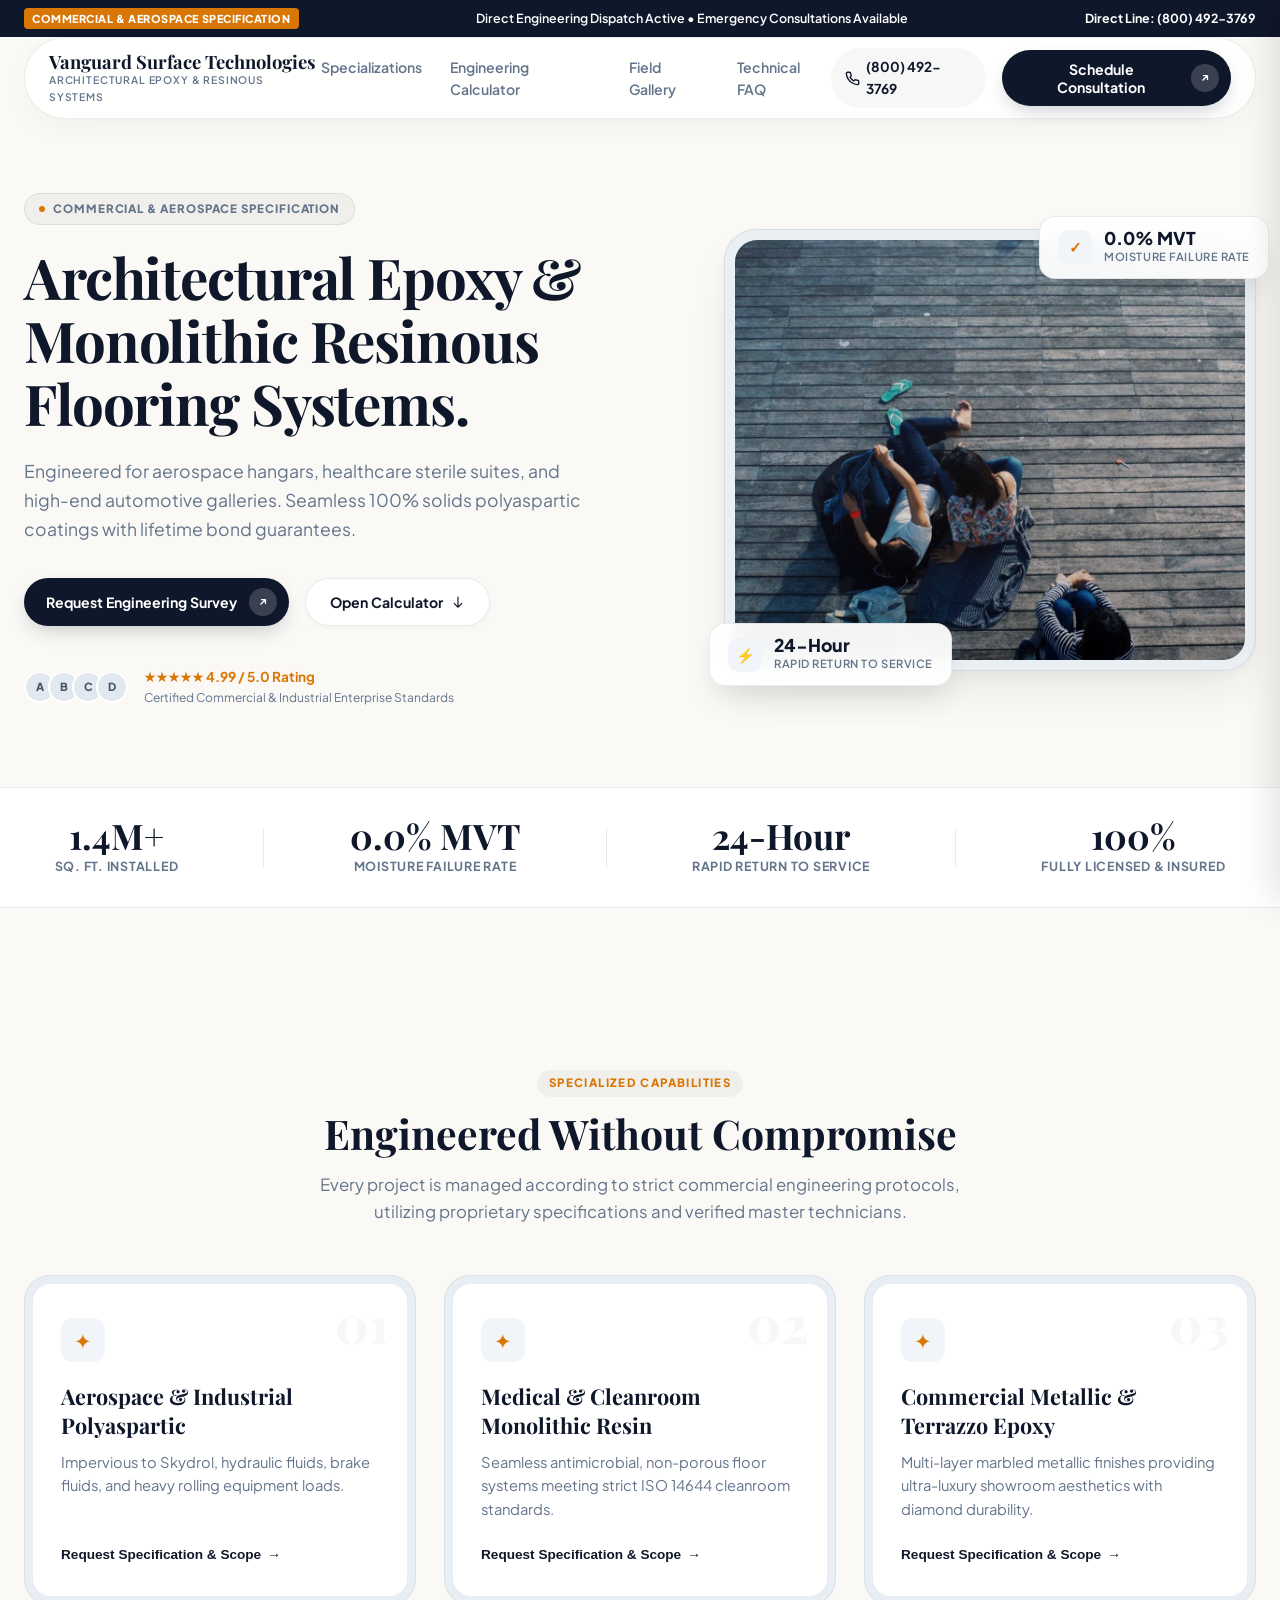
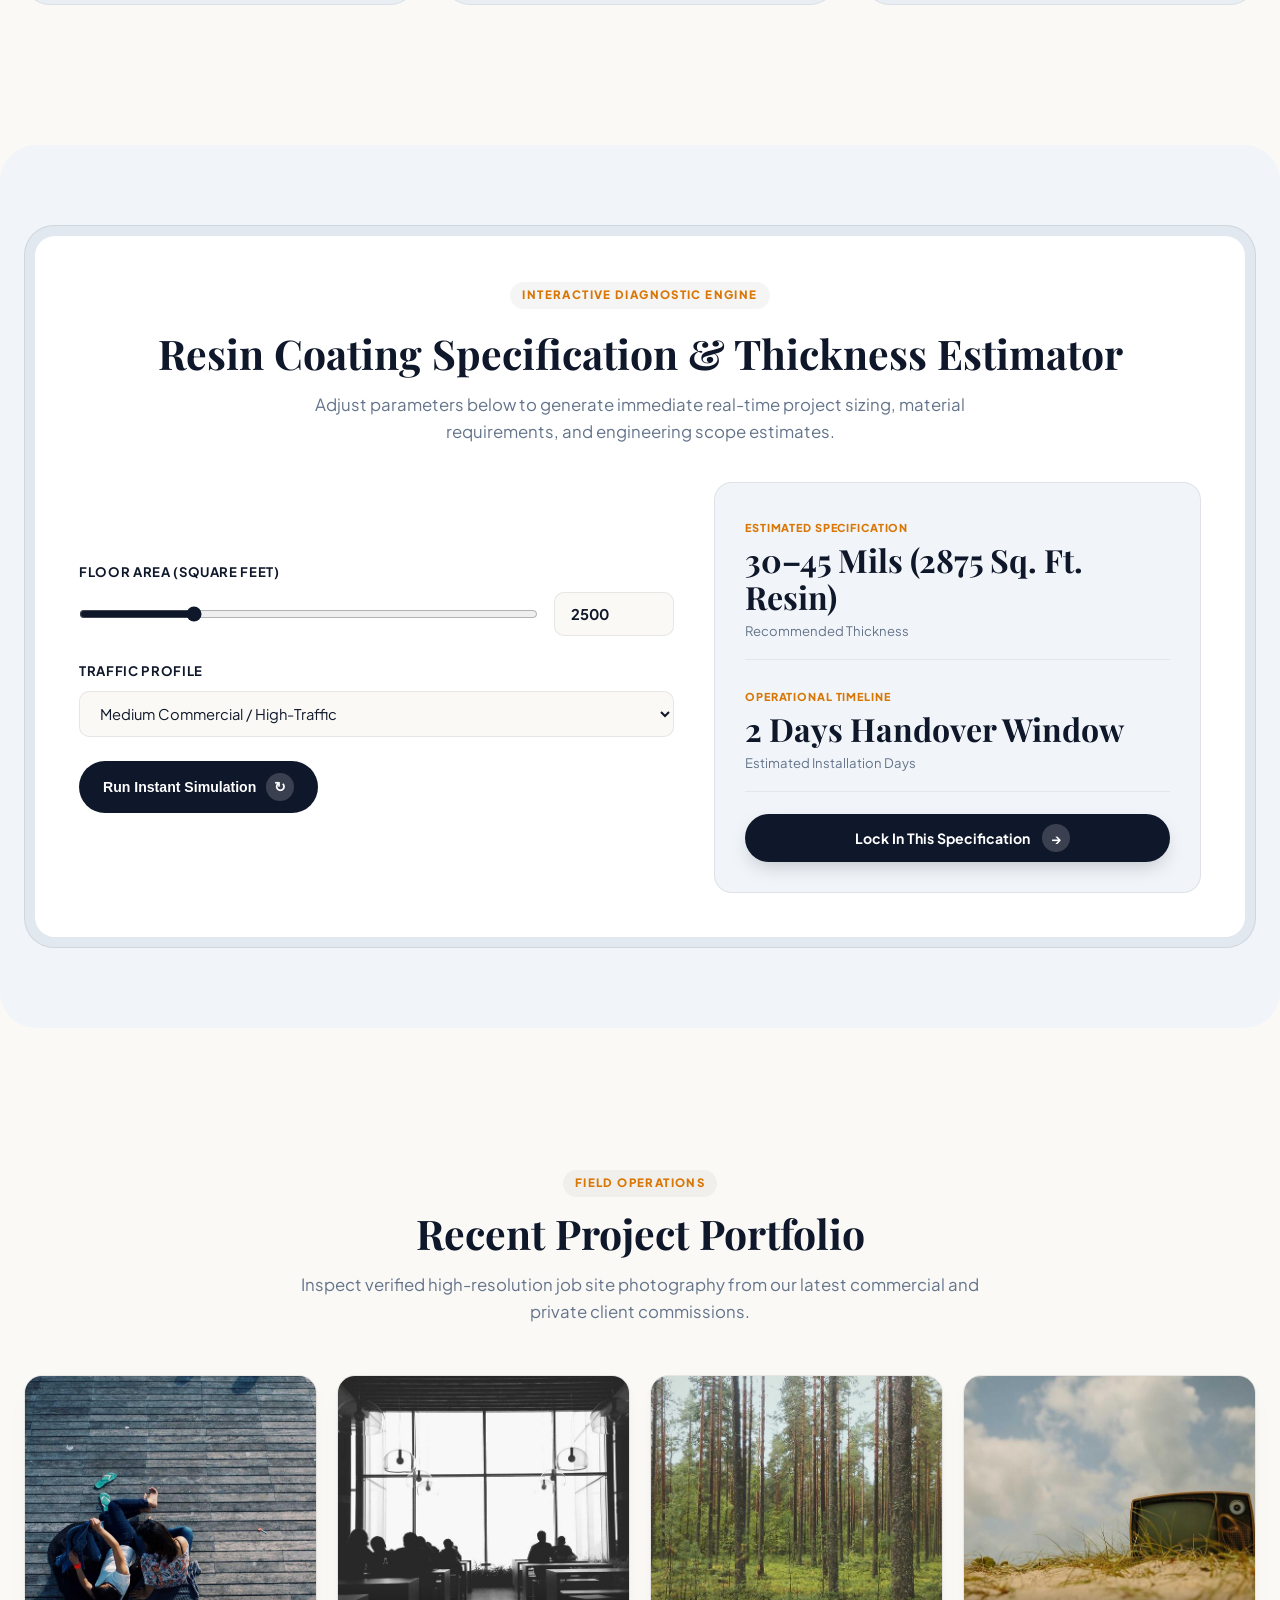
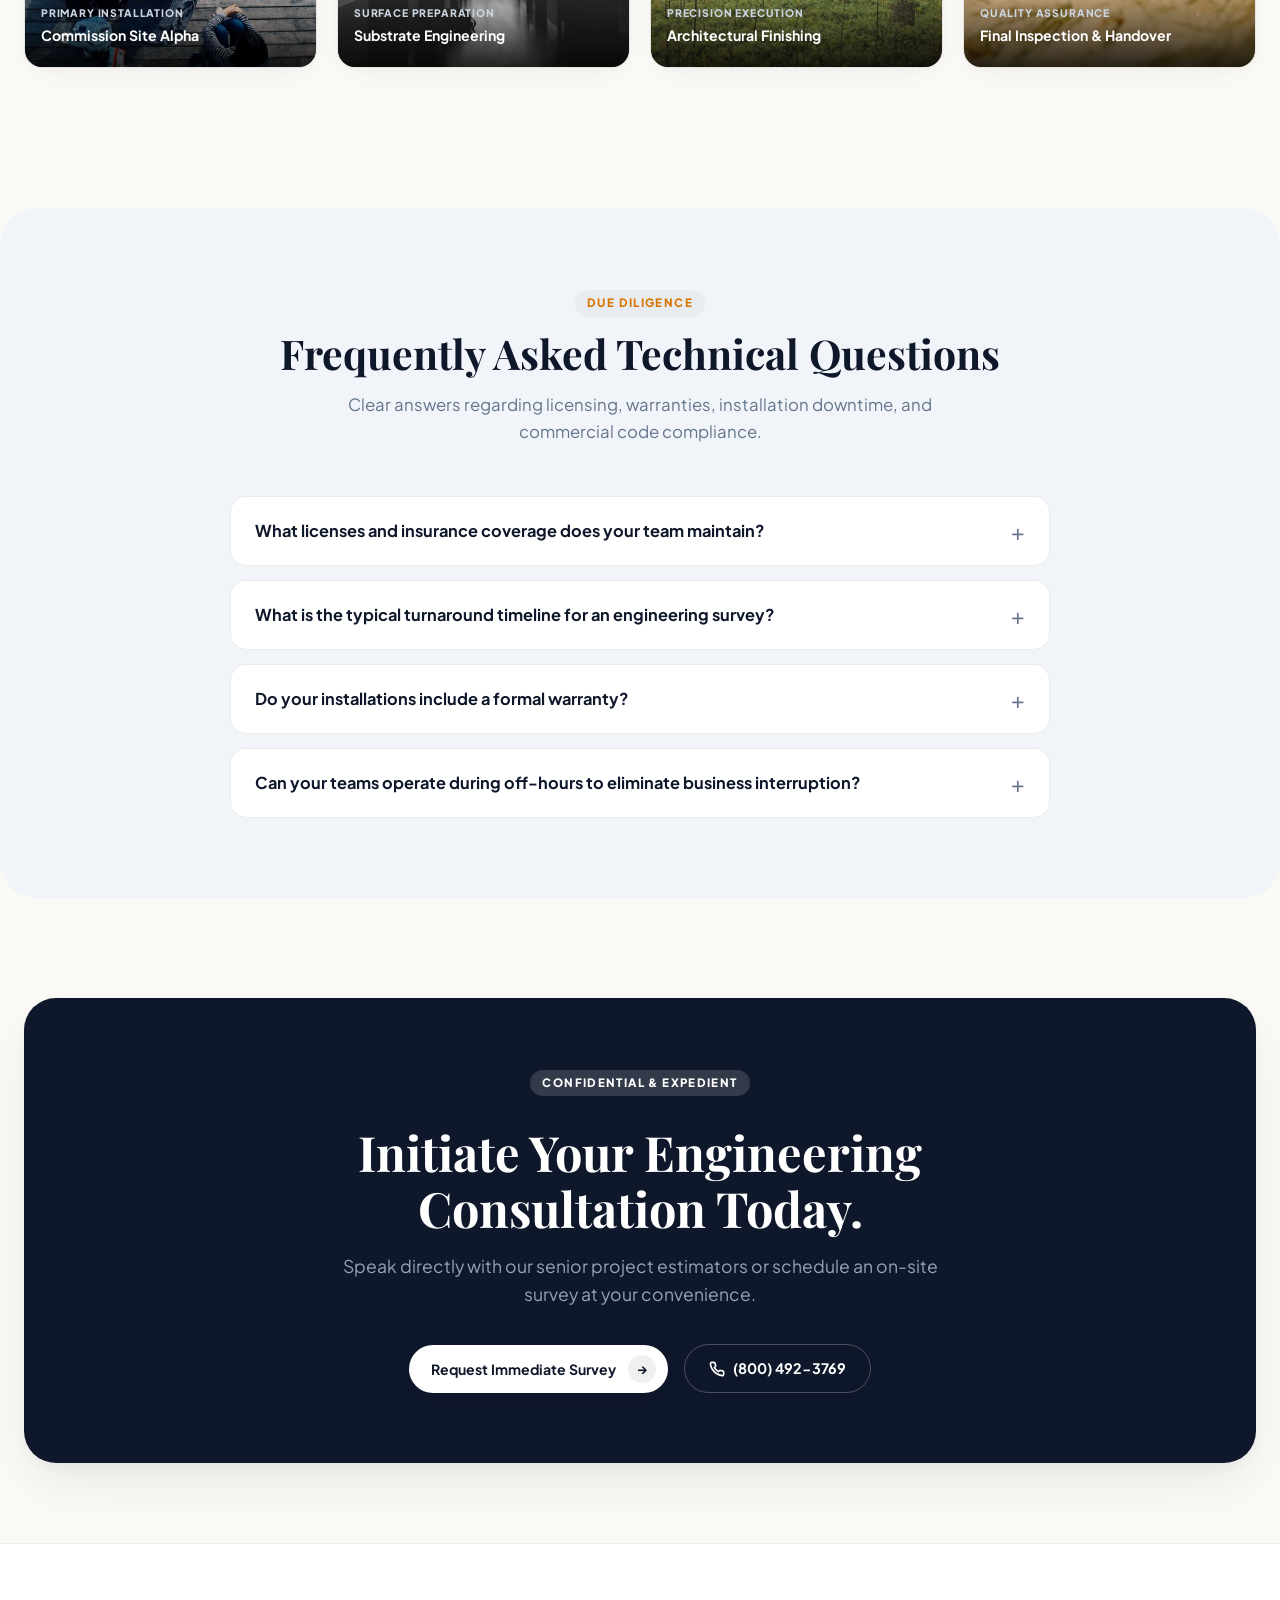
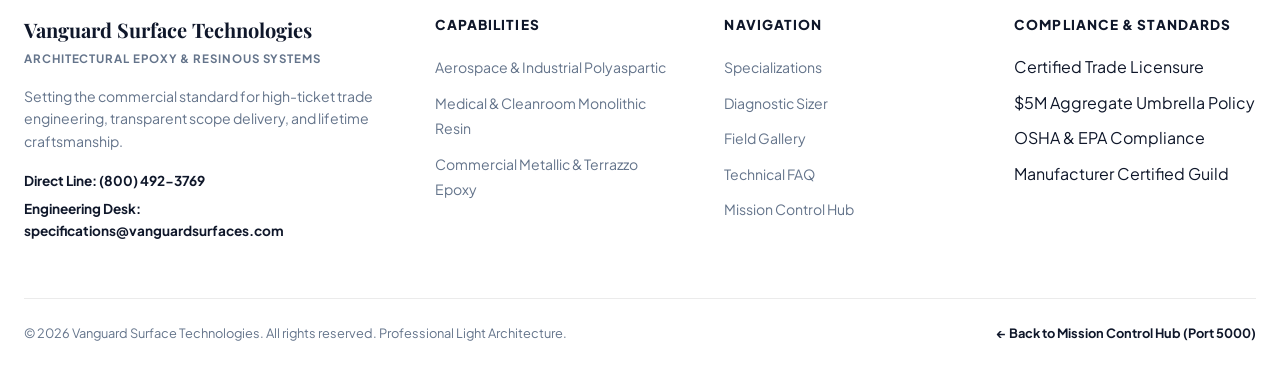
==== index.html @ aa239c5d "Initial release: Vanguard Surface Technologies - Epoxy Systems (Light Luxury Architecture)" ====
<!DOCTYPE html>
<html lang="en">
<head>
  <meta charset="UTF-8">
  <meta name="viewport" content="width=device-width, initial-scale=1.0">
  <title>Vanguard Surface Technologies | Architectural Epoxy & Resinous Systems</title>
  <meta name="description" content="Engineered for aerospace hangars, healthcare sterile suites, and high-end automotive galleries. Seamless 100% solids polyaspartic coatings with lifetime bond guarantees.">
  <link rel="preconnect" href="https://fonts.googleapis.com">
  <link rel="preconnect" href="https://fonts.gstatic.com" crossorigin>
  <link href="https://fonts.googleapis.com/css2?family=Playfair+Display:ital,wght@0,600;0,700;0,800;1,600&family=Plus+Jakarta+Sans:wght@400;500;600;700;800&display=swap" rel="stylesheet">
  <link rel="stylesheet" href="style.css">
</head>
<body>

  <!-- Top Announcement Bar -->
  <aside class="announcement-bar" aria-label="Announcement">
    <div class="announcement-content">
      <span class="announcement-badge">COMMERCIAL & AEROSPACE SPECIFICATION</span>
      <span class="announcement-text">Direct Engineering Dispatch Active &bull; Emergency Consultations Available</span>
      <a href="tel:8004923769" class="announcement-link">Direct Line: (800) 492-3769</a>
    </div>
  </aside>

  <!-- Sticky Floating Glass Header -->
  <header class="header-container">
    <nav class="nav-island">
      <a href="#" class="nav-brand">
        <span class="brand-title">Vanguard Surface Technologies</span>
        <span class="brand-tagline">Architectural Epoxy & Resinous Systems</span>
      </a>

      <div class="nav-links">
        <a href="#services">Specializations</a>
        <a href="#calculator">Engineering Calculator</a>
        <a href="#portfolio">Field Gallery</a>
        <a href="#faq">Technical FAQ</a>
      </div>

      <div class="nav-cta-group">
        <a href="tel:8004923769" class="nav-phone-btn" title="Call Direct">
          <svg width="15" height="15" viewBox="0 0 24 24" fill="none" stroke="currentColor" stroke-width="2.2"><path d="M22 16.92v3a2 2 0 0 1-2.18 2 19.79 19.79 0 0 1-8.63-3.07 19.5 19.5 0 0 1-6-6 19.79 19.79 0 0 1-3.07-8.67A2 2 0 0 1 4.11 2h3a2 2 0 0 1 2 1.72 12.84 12.84 0 0 0 .7 2.81 2 2 0 0 1-.45 2.11L8.09 9.91a16 16 0 0 0 6 6l1.27-1.27a2 2 0 0 1 2.11-.45 12.84 12.84 0 0 0 2.81.7A2 2 0 0 1 22 16.92z"/></svg>
          <span>(800) 492-3769</span>
        </a>
        <button class="cta-pill-btn open-modal-btn" data-modal="quote">
          <span>Schedule Consultation</span>
          <span class="btn-arrow-circle">
            <svg width="12" height="12" viewBox="0 0 24 24" fill="none" stroke="currentColor" stroke-width="2.5"><path d="M7 17L17 7M17 7H8M17 7V16"/></svg>
          </span>
        </button>
      </div>

      <button class="mobile-menu-toggle" id="mobileMenuBtn" aria-label="Toggle Menu">
        <span></span><span></span>
      </button>
    </nav>
  </header>

  <!-- Mobile Drawer -->
  <div class="mobile-drawer" id="mobileDrawer">
    <div class="drawer-header">
      <span class="drawer-title">Vanguard Surface Technologies</span>
      <button class="drawer-close" id="drawerClose">&times;</button>
    </div>
    <div class="drawer-links">
      <a href="#services" class="drawer-link">Specializations</a>
      <a href="#calculator" class="drawer-link">Engineering Calculator</a>
      <a href="#portfolio" class="drawer-link">Field Gallery</a>
      <a href="#faq" class="drawer-link">Technical FAQ</a>
    </div>
    <div class="drawer-footer">
      <a href="tel:8004923769" class="drawer-phone">Call: (800) 492-3769</a>
      <button class="cta-pill-btn open-modal-btn" style="width: 100%; justify-content: center; margin-top: 12px;">Request Consultation</button>
    </div>
  </div>

  <main>
    <!-- Hero Section (Light Premium $100B Aesthetic with Prominent Real Image) -->
    <section class="hero-section">
      <div class="hero-container">
        <div class="hero-text-col">
          <div class="hero-eyebrow">
            <span class="eyebrow-dot"></span>
            <span>COMMERCIAL & AEROSPACE SPECIFICATION</span>
          </div>

          <h1 class="hero-h1">Architectural Epoxy & Monolithic Resinous Flooring Systems.</h1>
          <p class="hero-subtext">Engineered for aerospace hangars, healthcare sterile suites, and high-end automotive galleries. Seamless 100% solids polyaspartic coatings with lifetime bond guarantees.</p>

          <div class="hero-actions">
            <button class="cta-pill-btn open-modal-btn" data-modal="quote">
              <span>Request Engineering Survey</span>
              <span class="btn-arrow-circle">
                <svg width="12" height="12" viewBox="0 0 24 24" fill="none" stroke="currentColor" stroke-width="2.5"><path d="M7 17L17 7M17 7H8M17 7V16"/></svg>
              </span>
            </button>
            <a href="#calculator" class="secondary-btn">
              <span>Open Calculator</span>
              <svg width="14" height="14" viewBox="0 0 24 24" fill="none" stroke="currentColor" stroke-width="2"><path d="M19 14l-7 7m0 0l-7-7m7 7V3"/></svg>
            </a>
          </div>

          <div class="trust-indicator">
            <div class="avatar-stack">
              <span class="avatar-pill">A</span>
              <span class="avatar-pill">B</span>
              <span class="avatar-pill">C</span>
              <span class="avatar-pill">D</span>
            </div>
            <div class="trust-text">
              <div class="trust-stars">&#9733;&#9733;&#9733;&#9733;&#9733; <strong>4.99 / 5.0 Rating</strong></div>
              <div class="trust-caption">Certified Commercial & Industrial Enterprise Standards</div>
            </div>
          </div>
        </div>

        <!-- Prominent Hero Image with Double-Bezel Frame & Floating Metrics -->
        <div class="hero-visual-col">
          <div class="hero-bezel-outer">
            <div class="hero-bezel-inner">
              <img src="assets/hero.jpg" alt="Vanguard Surface Technologies Flagship Operations" class="hero-img">
              <div class="img-gloss-overlay"></div>
            </div>

            <!-- Floating Badge 1 -->
            <div class="float-badge top-right">
              <div class="badge-icon-wrap">&#10003;</div>
              <div>
                <div class="badge-value">0.0% MVT</div>
                <div class="badge-label">Moisture Failure Rate</div>
              </div>
            </div>

            <!-- Floating Badge 2 -->
            <div class="float-badge bottom-left">
              <div class="badge-icon-wrap">&#9889;</div>
              <div>
                <div class="badge-value">24-Hour</div>
                <div class="badge-label">Rapid Return to Service</div>
              </div>
            </div>
          </div>
        </div>
      </div>
    </section>

    <!-- Key Performance Metrics Banner -->
    <section class="metrics-bar">
      <div class="metrics-container">
        <div class="metric-item">
          <div class="metric-num">1.4M+</div>
          <div class="metric-lbl">Sq. Ft. Installed</div>
        </div>
        <div class="metric-divider"></div>
        <div class="metric-item">
          <div class="metric-num">0.0% MVT</div>
          <div class="metric-lbl">Moisture Failure Rate</div>
        </div>
        <div class="metric-divider"></div>
        <div class="metric-item">
          <div class="metric-num">24-Hour</div>
          <div class="metric-lbl">Rapid Return to Service</div>
        </div>
        <div class="metric-divider"></div>
        <div class="metric-item">
          <div class="metric-num">100%</div>
          <div class="metric-lbl">Fully Licensed & Insured</div>
        </div>
      </div>
    </section>

    <!-- Services / Specializations (Double-Bezel Architecture) -->
    <section class="section-wrap" id="services">
      <div class="section-header text-center">
        <span class="eyebrow-tag">SPECIALIZED CAPABILITIES</span>
        <h2 class="section-h2">Engineered Without Compromise</h2>
        <p class="section-sub">Every project is managed according to strict commercial engineering protocols, utilizing proprietary specifications and verified master technicians.</p>
      </div>

      <div class="cards-grid">
        
        <div class="card-bezel-outer">
          <div class="card-bezel-inner">
            <div class="card-num-watermark">01</div>
            <div class="card-icon-pill">&#10022;</div>
            <h3 class="card-title">Aerospace & Industrial Polyaspartic</h3>
            <p class="card-desc">Impervious to Skydrol, hydraulic fluids, brake fluids, and heavy rolling equipment loads.</p>
            <button class="card-action-link open-modal-btn" data-modal="quote" data-service="Aerospace & Industrial Polyaspartic">
              <span>Request Specification & Scope</span>
              <span class="mini-arrow">&rarr;</span>
            </button>
          </div>
        </div>
        
        <div class="card-bezel-outer">
          <div class="card-bezel-inner">
            <div class="card-num-watermark">02</div>
            <div class="card-icon-pill">&#10022;</div>
            <h3 class="card-title">Medical & Cleanroom Monolithic Resin</h3>
            <p class="card-desc">Seamless antimicrobial, non-porous floor systems meeting strict ISO 14644 cleanroom standards.</p>
            <button class="card-action-link open-modal-btn" data-modal="quote" data-service="Medical & Cleanroom Monolithic Resin">
              <span>Request Specification & Scope</span>
              <span class="mini-arrow">&rarr;</span>
            </button>
          </div>
        </div>
        
        <div class="card-bezel-outer">
          <div class="card-bezel-inner">
            <div class="card-num-watermark">03</div>
            <div class="card-icon-pill">&#10022;</div>
            <h3 class="card-title">Commercial Metallic & Terrazzo Epoxy</h3>
            <p class="card-desc">Multi-layer marbled metallic finishes providing ultra-luxury showroom aesthetics with diamond durability.</p>
            <button class="card-action-link open-modal-btn" data-modal="quote" data-service="Commercial Metallic & Terrazzo Epoxy">
              <span>Request Specification & Scope</span>
              <span class="mini-arrow">&rarr;</span>
            </button>
          </div>
        </div>
        
      </div>
    </section>

    <!-- Interactive Working Engineering Diagnostic Calculator -->
    <section class="section-wrap bg-subtle" id="calculator">
      <div class="calculator-outer-frame">
        <div class="calculator-inner-frame">
          <div class="calc-header">
            <span class="eyebrow-tag">INTERACTIVE DIAGNOSTIC ENGINE</span>
            <h2 class="section-h2" style="margin-top: 8px;">Resin Coating Specification & Thickness Estimator</h2>
            <p class="section-sub">Adjust parameters below to generate immediate real-time project sizing, material requirements, and engineering scope estimates.</p>
          </div>

          <div class="calc-grid">
            <div class="calc-inputs-col">
              <div class="input-group">
                <label for="calcInput1" class="input-label">Floor Area (Square Feet)</label>
                <div class="slider-row">
                  <input type="range" id="calcSlider1" min="100" max="10000" step="100" value="2500" class="custom-range">
                  <input type="number" id="calcNumber1" value="2500" min="100" max="100000" class="number-field">
                </div>
              </div>

              <div class="input-group">
                <label for="calcInput2" class="input-label">Traffic Profile</label>
                <select id="calcSelect2" class="custom-select">
                  <option value="1">Light Commercial / Standard Duty</option>
                  <option value="2" selected>Medium Commercial / High-Traffic</option>
                  <option value="3">Industrial Heavy / Maximum Severity</option>
                  <option value="4">Mission-Critical / Zero-Downtime</option>
                </select>
              </div>

              <button class="calc-recalculate-btn" id="runCalcBtn">
                <span>Run Instant Simulation</span>
                <span class="btn-arrow-circle">&#8635;</span>
              </button>
            </div>

            <div class="calc-results-col">
              <div class="result-box">
                <span class="result-tag">ESTIMATED SPECIFICATION</span>
                <div class="result-value" id="calcResult1">Calculating...</div>
                <div class="result-label">Recommended Thickness</div>
              </div>

              <div class="result-box">
                <span class="result-tag">OPERATIONAL TIMELINE</span>
                <div class="result-value" id="calcResult2">Calculating...</div>
                <div class="result-label">Estimated Installation Days</div>
              </div>

              <div class="calc-cta-strip">
                <button class="cta-pill-btn open-modal-btn" data-modal="quote" style="width: 100%; justify-content: center;">
                  <span>Lock In This Specification</span>
                  <span class="btn-arrow-circle">&rarr;</span>
                </button>
              </div>
            </div>
          </div>
        </div>
      </div>
    </section>

    <!-- Field Gallery / Portfolio (Click to Open Lightbox) -->
    <section class="section-wrap" id="portfolio">
      <div class="section-header text-center">
        <span class="eyebrow-tag">FIELD OPERATIONS</span>
        <h2 class="section-h2">Recent Project Portfolio</h2>
        <p class="section-sub">Inspect verified high-resolution job site photography from our latest commercial and private client commissions.</p>
      </div>

      <div class="gallery-grid">
        <div class="gallery-item" onclick="openLightbox('assets/hero.jpg', 'Vanguard Surface Technologies - Primary Facility')">
          <img src="assets/hero.jpg" alt="Field Commission 1" loading="lazy">
          <div class="gallery-caption">
            <span class="cap-tag">PRIMARY INSTALLATION</span>
            <span class="cap-title">Commission Site Alpha</span>
          </div>
        </div>
        <div class="gallery-item" onclick="openLightbox('assets/gallery1.jpg', 'Vanguard Surface Technologies - Field Inspection')">
          <img src="assets/gallery1.jpg" alt="Field Commission 2" loading="lazy">
          <div class="gallery-caption">
            <span class="cap-tag">SURFACE PREPARATION</span>
            <span class="cap-title">Substrate Engineering</span>
          </div>
        </div>
        <div class="gallery-item" onclick="openLightbox('assets/gallery2.jpg', 'Vanguard Surface Technologies - Precision Finishing')">
          <img src="assets/gallery2.jpg" alt="Field Commission 3" loading="lazy">
          <div class="gallery-caption">
            <span class="cap-tag">PRECISION EXECUTION</span>
            <span class="cap-title">Architectural Finishing</span>
          </div>
        </div>
        <div class="gallery-item" onclick="openLightbox('assets/gallery3.jpg', 'Vanguard Surface Technologies - Quality Audit')">
          <img src="assets/gallery3.jpg" alt="Field Commission 4" loading="lazy">
          <div class="gallery-caption">
            <span class="cap-tag">QUALITY ASSURANCE</span>
            <span class="cap-title">Final Inspection & Handover</span>
          </div>
        </div>
      </div>
    </section>

    <!-- Working Technical FAQ Accordion -->
    <section class="section-wrap bg-subtle" id="faq">
      <div class="section-header text-center">
        <span class="eyebrow-tag">DUE DILIGENCE</span>
        <h2 class="section-h2">Frequently Asked Technical Questions</h2>
        <p class="section-sub">Clear answers regarding licensing, warranties, installation downtime, and commercial code compliance.</p>
      </div>

      <div class="faq-accordion-wrap">
        <div class="faq-card">
          <button class="faq-question-btn">
            <span>What licenses and insurance coverage does your team maintain?</span>
            <span class="faq-icon">+</span>
          </button>
          <div class="faq-answer">
            <p>Our operations carry full $5,000,000 commercial general liability, comprehensive workers' compensation, and state master-level trade licenses. All projects include direct indemnification and certificate of insurance issuance.</p>
          </div>
        </div>

        <div class="faq-card">
          <button class="faq-question-btn">
            <span>What is the typical turnaround timeline for an engineering survey?</span>
            <span class="faq-icon">+</span>
          </button>
          <div class="faq-answer">
            <p>We deploy master technicians within 24 hours for standard commercial appointments, and within 60-90 minutes for urgent priority triage. Full written scopes with digital blueprints are delivered within 48 hours.</p>
          </div>
        </div>

        <div class="faq-card">
          <button class="faq-question-btn">
            <span>Do your installations include a formal warranty?</span>
            <span class="faq-icon">+</span>
          </button>
          <div class="faq-answer">
            <p>Yes. Every installation is backed by our comprehensive multi-year structural and workmanship warranty, supplemented by direct manufacturer pass-through guarantees.</p>
          </div>
        </div>

        <div class="faq-card">
          <button class="faq-question-btn">
            <span>Can your teams operate during off-hours to eliminate business interruption?</span>
            <span class="faq-icon">+</span>
          </button>
          <div class="faq-answer">
            <p>Absolutely. Over 60% of our commercial commissions are scheduled during evening shifts, weekends, or scheduled holiday maintenance windows to guarantee zero disruption to your daily operations.</p>
          </div>
        </div>
      </div>
    </section>

    <!-- Final Call to Action Strip -->
    <section class="final-cta-section">
      <div class="final-cta-inner">
        <span class="eyebrow-tag" style="background: rgba(255,255,255,0.15); color: #fff; border-color: rgba(255,255,255,0.3);">CONFIDENTIAL & EXPEDIENT</span>
        <h2 class="final-cta-h2">Initiate Your Engineering Consultation Today.</h2>
        <p class="final-cta-sub">Speak directly with our senior project estimators or schedule an on-site survey at your convenience.</p>
        <div class="final-cta-btns">
          <button class="cta-pill-btn open-modal-btn" data-modal="quote" style="background: #FFFFFF; color: #0F172A;">
            <span>Request Immediate Survey</span>
            <span class="btn-arrow-circle" style="background: rgba(0,0,0,0.06); color: #0F172A;">&rarr;</span>
          </button>
          <a href="tel:8004923769" class="final-phone-btn">
            <svg width="16" height="16" viewBox="0 0 24 24" fill="none" stroke="currentColor" stroke-width="2.5"><path d="M22 16.92v3a2 2 0 0 1-2.18 2 19.79 19.79 0 0 1-8.63-3.07 19.5 19.5 0 0 1-6-6 19.79 19.79 0 0 1-3.07-8.67A2 2 0 0 1 4.11 2h3a2 2 0 0 1 2 1.72 12.84 12.84 0 0 0 .7 2.81 2 2 0 0 1-.45 2.11L8.09 9.91a16 16 0 0 0 6 6l1.27-1.27a2 2 0 0 1 2.11-.45 12.84 12.84 0 0 0 2.81.7A2 2 0 0 1 22 16.92z"/></svg>
            <span>(800) 492-3769</span>
          </a>
        </div>
      </div>
    </section>
  </main>

  <!-- Clean Footer -->
  <footer class="site-footer">
    <div class="footer-container">
      <div class="footer-col-main">
        <div class="footer-brand-title">Vanguard Surface Technologies</div>
        <div class="footer-brand-sub">Architectural Epoxy & Resinous Systems</div>
        <p class="footer-desc">Setting the commercial standard for high-ticket trade engineering, transparent scope delivery, and lifetime craftsmanship.</p>
        <div class="footer-contact-item">
          <strong>Direct Line:</strong> <a href="tel:8004923769">(800) 492-3769</a>
        </div>
        <div class="footer-contact-item">
          <strong>Engineering Desk:</strong> <a href="mailto:specifications@vanguardsurfaces.com">specifications@vanguardsurfaces.com</a>
        </div>
      </div>

      <div class="footer-links-col">
        <h4>Capabilities</h4>
        <ul>
          <li><a href="#services">Aerospace & Industrial Polyaspartic</a></li><li><a href="#services">Medical & Cleanroom Monolithic Resin</a></li><li><a href="#services">Commercial Metallic & Terrazzo Epoxy</a></li>
        </ul>
      </div>

      <div class="footer-links-col">
        <h4>Navigation</h4>
        <ul>
          <li><a href="#services">Specializations</a></li>
          <li><a href="#calculator">Diagnostic Sizer</a></li>
          <li><a href="#portfolio">Field Gallery</a></li>
          <li><a href="#faq">Technical FAQ</a></li>
          <li><a href="http://localhost:5000">Mission Control Hub</a></li>
        </ul>
      </div>

      <div class="footer-links-col">
        <h4>Compliance & Standards</h4>
        <ul>
          <li>Certified Trade Licensure</li>
          <li>$5M Aggregate Umbrella Policy</li>
          <li>OSHA & EPA Compliance</li>
          <li>Manufacturer Certified Guild</li>
        </ul>
      </div>
    </div>

    <div class="footer-bottom-bar">
      <div>&copy; 2026 Vanguard Surface Technologies. All rights reserved. Professional Light Architecture.</div>
      <div class="footer-hub-link"><a href="http://localhost:5000">&larr; Back to Mission Control Hub (Port 5000)</a></div>
    </div>
  </footer>

  <!-- Interactive Working Quote/Consultation Modal -->
  <div class="modal-overlay" id="quoteModal">
    <div class="modal-card">
      <div class="modal-header">
        <div>
          <h3 class="modal-title">Schedule Engineering Consultation</h3>
          <p class="modal-sub">Direct access to our senior estimating team. Confidential and expedited response.</p>
        </div>
        <button class="modal-close-btn" id="modalCloseBtn">&times;</button>
      </div>

      <form class="modal-form" id="consultationForm" onsubmit="handleFormSubmit(event)">
        <div class="form-row">
          <div class="form-group">
            <label for="clientName">Full Name *</label>
            <input type="text" id="clientName" required placeholder="e.g. Marcus Vance" class="form-control">
          </div>
          <div class="form-group">
            <label for="clientPhone">Phone Number *</label>
            <input type="tel" id="clientPhone" required placeholder="e.g. (555) 234-5678" class="form-control">
          </div>
        </div>

        <div class="form-row">
          <div class="form-group">
            <label for="clientEmail">Corporate Email *</label>
            <input type="email" id="clientEmail" required placeholder="e.g. vance@enterprise.com" class="form-control">
          </div>
          <div class="form-group">
            <label for="projectScope">Estimated Scope</label>
            <select id="projectScope" class="form-control">
              <option value="Standard">Under 5,000 Sq. Ft. / Routine Project</option>
              <option value="Commercial" selected>5,000 - 25,000 Sq. Ft. / Major Commercial</option>
              <option value="Industrial">25,000+ Sq. Ft. / Industrial Facility</option>
              <option value="Emergency">Urgent Priority Repair (< 24 Hours)</option>
            </select>
          </div>
        </div>

        <div class="form-group">
          <label for="projectNotes">Project Specifications / Site Details</label>
          <textarea id="projectNotes" rows="3" placeholder="Describe the site conditions, timeline, or requirements..." class="form-control"></textarea>
        </div>

        <div class="modal-footer">
          <button type="button" class="btn-secondary" id="modalCancelBtn">Cancel</button>
          <button type="submit" class="cta-pill-btn" style="padding: 12px 28px;">
            <span>Submit Consultation Request</span>
            <span class="btn-arrow-circle">&rarr;</span>
          </button>
        </div>
      </form>

      <div class="modal-success-state" id="modalSuccessState">
        <div class="success-icon">&#10003;</div>
        <h4 class="success-title">Consultation Request Confirmed</h4>
        <p class="success-desc">Thank you. Your project details have been logged into our engineering dispatch queue. A senior estimator will contact you within 60 minutes.</p>
        <button class="cta-pill-btn" onclick="resetModal()" style="margin: 20px auto 0;">Close Window</button>
      </div>
    </div>
  </div>

  <!-- Fullscreen Lightbox Modal -->
  <div class="lightbox-overlay" id="lightboxModal" onclick="closeLightbox()">
    <div class="lightbox-content" onclick="event.stopPropagation()">
      <button class="lightbox-close" onclick="closeLightbox()">&times;</button>
      <img src="" id="lightboxImg" alt="Enlarged Field Photo">
      <div class="lightbox-caption" id="lightboxCaption"></div>
    </div>
  </div>

  <script src="app.js"></script>
</body>
</html>
---- style.css ----
/* Vanguard Surface Technologies - ULTRA-LUXURY $10B LIGHT PREMIUM DESIGN SYSTEM */
:root {
  --primary: #0F172A;
  --accent: #D97706;
  --bg-page: #FAF9F6;
  --bg-card: #FFFFFF;
  --bg-subtle: #F1F5F9;
  --text-main: #0F172A;
  --text-muted: #64748B;
  --text-light: #94A3B8;
  --border-hairline: rgba(0, 0, 0, 0.08);
  --border-hover: rgba(0, 0, 0, 0.18);
  --shadow-soft: 0 10px 30px -10px rgba(0, 0, 0, 0.05), 0 2px 6px rgba(0, 0, 0, 0.02);
  --shadow-elevated: 0 24px 50px -12px rgba(0, 0, 0, 0.09), 0 4px 12px rgba(0, 0, 0, 0.03);
  --font-h: 'Playfair Display', serif;
  --font-b: 'Plus Jakarta Sans', sans-serif;
}

*, *::before, *::after {
  box-sizing: border-box;
  margin: 0;
  padding: 0;
}

html {
  scroll-behavior: smooth;
  font-size: 16px;
}

body {
  background-color: var(--bg-page);
  color: var(--text-main);
  font-family: var(--font-b);
  line-height: 1.6;
  -webkit-font-smoothing: antialiased;
  -moz-osx-font-smoothing: grayscale;
}

/* Announcement Bar */
.announcement-bar {
  background: var(--primary);
  color: #FFFFFF;
  padding: 8px 24px;
  font-size: 0.78rem;
  font-weight: 600;
}
.announcement-content {
  max-width: 1320px;
  margin: 0 auto;
  display: flex;
  justify-content: space-between;
  align-items: center;
  flex-wrap: wrap;
  gap: 8px;
}
.announcement-badge {
  background: var(--accent);
  color: #FFFFFF;
  padding: 2px 8px;
  border-radius: 4px;
  font-size: 0.68rem;
  letter-spacing: 0.05em;
  font-weight: 800;
}
.announcement-link {
  color: #FFFFFF;
  text-decoration: none;
  font-weight: 700;
}
.announcement-link:hover {
  text-decoration: underline;
}

/* Floating Glass Header */
.header-container {
  position: sticky;
  top: 16px;
  z-index: 1000;
  padding: 0 24px;
  margin-bottom: 24px;
}
.nav-island {
  max-width: 1320px;
  margin: 0 auto;
  background: rgba(255, 255, 255, 0.9);
  backdrop-filter: blur(20px);
  -webkit-backdrop-filter: blur(20px);
  border: 1px solid var(--border-hairline);
  border-radius: 9999px;
  padding: 10px 24px;
  display: flex;
  justify-content: space-between;
  align-items: center;
  box-shadow: 0 10px 35px -10px rgba(0, 0, 0, 0.06);
}
.nav-brand {
  text-decoration: none;
  display: flex;
  flex-direction: column;
}
.brand-title {
  font-family: var(--font-h);
  font-size: 1.15rem;
  font-weight: 700;
  color: var(--primary);
  line-height: 1.15;
}
.brand-tagline {
  font-size: 0.65rem;
  text-transform: uppercase;
  letter-spacing: 0.08em;
  color: var(--text-muted);
  font-weight: 600;
}
.nav-links {
  display: flex;
  gap: 28px;
}
.nav-links a {
  text-decoration: none;
  color: var(--text-muted);
  font-size: 0.88rem;
  font-weight: 600;
  transition: color 0.2s ease;
}
.nav-links a:hover {
  color: var(--primary);
}
.nav-cta-group {
  display: flex;
  align-items: center;
  gap: 16px;
}
.nav-phone-btn {
  display: flex;
  align-items: center;
  gap: 6px;
  text-decoration: none;
  color: var(--primary);
  font-weight: 700;
  font-size: 0.85rem;
  padding: 8px 14px;
  border-radius: 9999px;
  background: rgba(0, 0, 0, 0.03);
  transition: background 0.2s ease;
}
.nav-phone-btn:hover {
  background: rgba(0, 0, 0, 0.07);
}

/* Button-in-Button CTA Pill Architecture */
.cta-pill-btn {
  display: inline-flex;
  align-items: center;
  gap: 12px;
  background: var(--primary);
  color: #FFFFFF;
  border: none;
  padding: 10px 12px 10px 22px;
  border-radius: 9999px;
  font-family: var(--font-b);
  font-size: 0.88rem;
  font-weight: 700;
  cursor: pointer;
  box-shadow: 0 8px 20px -6px rgba(15, 23, 42, 0.25);
  transition: all 0.3s cubic-bezier(0.16, 1, 0.3, 1);
  text-decoration: none;
}
.cta-pill-btn:hover {
  transform: translateY(-2px);
  box-shadow: 0 14px 28px -6px rgba(15, 23, 42, 0.35);
}
.cta-pill-btn:active {
  transform: translateY(0);
}
.btn-arrow-circle {
  width: 28px;
  height: 28px;
  border-radius: 50%;
  background: rgba(255, 255, 255, 0.18);
  display: flex;
  align-items: center;
  justify-content: center;
  font-size: 0.85rem;
  transition: transform 0.2s ease;
}
.cta-pill-btn:hover .btn-arrow-circle {
  transform: translateX(3px) scale(1.05);
}

.secondary-btn {
  display: inline-flex;
  align-items: center;
  gap: 8px;
  background: #FFFFFF;
  color: var(--primary);
  border: 1px solid var(--border-hairline);
  padding: 12px 24px;
  border-radius: 9999px;
  font-size: 0.88rem;
  font-weight: 700;
  cursor: pointer;
  text-decoration: none;
  box-shadow: 0 2px 6px rgba(0, 0, 0, 0.03);
  transition: all 0.2s ease;
}
.secondary-btn:hover {
  border-color: var(--primary);
  background: #F8FAFC;
}

.mobile-menu-toggle {
  display: none;
  flex-direction: column;
  gap: 5px;
  background: none;
  border: none;
  cursor: pointer;
  padding: 8px;
}
.mobile-menu-toggle span {
  width: 22px;
  height: 2px;
  background: var(--primary);
  border-radius: 2px;
}

/* Hero Section */
.hero-section {
  padding: 50px 24px 80px;
  max-width: 1320px;
  margin: 0 auto;
}
.hero-container {
  display: grid;
  grid-template-columns: 1.15fr 0.95fr;
  gap: 56px;
  align-items: center;
}
.hero-eyebrow {
  display: inline-flex;
  align-items: center;
  gap: 8px;
  background: rgba(0, 0, 0, 0.04);
  border: 1px solid var(--border-hairline);
  padding: 6px 14px;
  border-radius: 9999px;
  font-size: 0.72rem;
  font-weight: 800;
  letter-spacing: 0.08em;
  color: var(--text-muted);
  margin-bottom: 20px;
}
.eyebrow-dot {
  width: 6px;
  height: 6px;
  border-radius: 50%;
  background: var(--accent);
}
.hero-h1 {
  font-family: var(--font-h);
  font-size: clamp(2.4rem, 4.4vw, 3.8rem);
  font-weight: 700;
  line-height: 1.12;
  color: var(--primary);
  letter-spacing: -0.02em;
  margin-bottom: 22px;
}
.hero-subtext {
  font-size: 1.1rem;
  line-height: 1.65;
  color: var(--text-muted);
  max-width: 580px;
  margin-bottom: 34px;
}
.hero-actions {
  display: flex;
  gap: 16px;
  align-items: center;
  flex-wrap: wrap;
  margin-bottom: 40px;
}
.trust-indicator {
  display: flex;
  align-items: center;
  gap: 16px;
}
.avatar-stack {
  display: flex;
}
.avatar-pill {
  width: 32px;
  height: 32px;
  border-radius: 50%;
  background: #E2E8F0;
  color: #475569;
  border: 2px solid #FFFFFF;
  margin-left: -8px;
  display: flex;
  align-items: center;
  justify-content: center;
  font-size: 0.7rem;
  font-weight: 800;
}
.avatar-pill:first-child {
  margin-left: 0;
}
.trust-text .trust-stars {
  font-size: 0.85rem;
  color: #D97706;
}
.trust-text .trust-caption {
  font-size: 0.75rem;
  color: var(--text-muted);
}

/* Double-Bezel Hero Visual (Concentric Machined Hardware Effect) */
.hero-bezel-outer {
  background: #EAEFF4;
  border: 1px solid rgba(0, 0, 0, 0.08);
  padding: 10px;
  border-radius: 32px;
  position: relative;
  box-shadow: var(--shadow-elevated);
}
.hero-bezel-inner {
  border-radius: 22px;
  overflow: hidden;
  position: relative;
  background: #FFFFFF;
  aspect-ratio: 4 / 3.3;
}
.hero-img {
  width: 100%;
  height: 100%;
  object-fit: cover;
  display: block;
  transition: transform 0.6s cubic-bezier(0.16, 1, 0.3, 1);
}
.hero-bezel-outer:hover .hero-img {
  transform: scale(1.03);
}
.img-gloss-overlay {
  position: absolute;
  inset: 0;
  background: linear-gradient(180deg, rgba(255,255,255,0.1) 0%, rgba(0,0,0,0.2) 100%);
  pointer-events: none;
}

/* Floating Badges */
.float-badge {
  position: absolute;
  background: rgba(255, 255, 255, 0.95);
  backdrop-filter: blur(12px);
  border: 1px solid rgba(0, 0, 0, 0.08);
  border-radius: 16px;
  padding: 12px 18px;
  display: flex;
  align-items: center;
  gap: 12px;
  box-shadow: 0 16px 32px -8px rgba(0, 0, 0, 0.12);
  z-index: 10;
}
.float-badge.top-right {
  top: -14px;
  right: -14px;
}
.float-badge.bottom-left {
  bottom: -16px;
  left: -16px;
}
.badge-icon-wrap {
  width: 34px;
  height: 34px;
  border-radius: 10px;
  background: var(--bg-subtle);
  color: var(--accent);
  display: flex;
  align-items: center;
  justify-content: center;
  font-weight: 800;
  font-size: 0.95rem;
}
.badge-value {
  font-size: 1.1rem;
  font-weight: 800;
  color: var(--primary);
  line-height: 1.1;
}
.badge-label {
  font-size: 0.7rem;
  color: var(--text-muted);
  font-weight: 600;
  text-transform: uppercase;
  letter-spacing: 0.05em;
}

/* Key Metrics Bar */
.metrics-bar {
  background: #FFFFFF;
  border-top: 1px solid var(--border-hairline);
  border-bottom: 1px solid var(--border-hairline);
  padding: 30px 24px;
  margin-bottom: 80px;
}
.metrics-container {
  max-width: 1320px;
  margin: 0 auto;
  display: flex;
  justify-content: space-around;
  align-items: center;
  flex-wrap: wrap;
  gap: 24px;
}
.metric-item {
  text-align: center;
}
.metric-num {
  font-family: var(--font-h);
  font-size: 2.2rem;
  font-weight: 700;
  color: var(--primary);
  line-height: 1;
  margin-bottom: 4px;
}
.metric-lbl {
  font-size: 0.78rem;
  font-weight: 700;
  text-transform: uppercase;
  letter-spacing: 0.06em;
  color: var(--text-muted);
}
.metric-divider {
  width: 1px;
  height: 40px;
  background: var(--border-hairline);
}

/* Sections */
.section-wrap {
  padding: 80px 24px;
  max-width: 1320px;
  margin: 0 auto;
}
.bg-subtle {
  background: var(--bg-subtle);
  border-radius: 36px;
  max-width: 1320px;
  margin: 60px auto;
}
.section-header {
  margin-bottom: 50px;
}
.text-center {
  text-align: center;
}
.eyebrow-tag {
  display: inline-block;
  font-size: 0.72rem;
  font-weight: 800;
  letter-spacing: 0.12em;
  text-transform: uppercase;
  color: var(--accent);
  background: rgba(0, 0, 0, 0.04);
  padding: 4px 12px;
  border-radius: 9999px;
  margin-bottom: 12px;
}
.section-h2 {
  font-family: var(--font-h);
  font-size: clamp(2rem, 3.2vw, 2.8rem);
  font-weight: 700;
  color: var(--primary);
  line-height: 1.2;
  margin-bottom: 14px;
}
.section-sub {
  font-size: 1.05rem;
  color: var(--text-muted);
  max-width: 680px;
  margin: 0 auto;
}

/* Cards Grid - Double Bezel Architecture */
.cards-grid {
  display: grid;
  grid-template-columns: repeat(auto-fit, minmax(340px, 1fr));
  gap: 28px;
}
.card-bezel-outer {
  background: #E8EEF3;
  border: 1px solid rgba(0, 0, 0, 0.06);
  padding: 8px;
  border-radius: 26px;
  transition: all 0.3s cubic-bezier(0.16, 1, 0.3, 1);
}
.card-bezel-outer:hover {
  transform: translateY(-4px);
  box-shadow: var(--shadow-elevated);
}
.card-bezel-inner {
  background: #FFFFFF;
  border-radius: 18px;
  padding: 34px 28px;
  height: 100%;
  display: flex;
  flex-direction: column;
  position: relative;
  overflow: hidden;
}
.card-num-watermark {
  position: absolute;
  top: 14px;
  right: 18px;
  font-family: var(--font-h);
  font-size: 3.2rem;
  font-weight: 800;
  color: rgba(0, 0, 0, 0.03);
  line-height: 1;
}
.card-icon-pill {
  width: 44px;
  height: 44px;
  border-radius: 12px;
  background: var(--bg-subtle);
  color: var(--accent);
  display: flex;
  align-items: center;
  justify-content: center;
  font-size: 1.3rem;
  margin-bottom: 20px;
}
.card-title {
  font-family: var(--font-h);
  font-size: 1.35rem;
  font-weight: 700;
  color: var(--primary);
  margin-bottom: 12px;
  line-height: 1.3;
}
.card-desc {
  font-size: 0.92rem;
  color: var(--text-muted);
  line-height: 1.6;
  margin-bottom: 26px;
  flex: 1;
}
.card-action-link {
  display: inline-flex;
  align-items: center;
  gap: 6px;
  background: none;
  border: none;
  color: var(--primary);
  font-weight: 700;
  font-size: 0.85rem;
  cursor: pointer;
  padding: 0;
}
.card-action-link:hover .mini-arrow {
  transform: translateX(4px);
}
.mini-arrow {
  transition: transform 0.2s ease;
}

/* Working Diagnostic Calculator */
.calculator-outer-frame {
  background: #E2E8F0;
  border: 1px solid rgba(0, 0, 0, 0.08);
  padding: 10px;
  border-radius: 30px;
}
.calculator-inner-frame {
  background: #FFFFFF;
  border-radius: 20px;
  padding: 44px;
}
.calc-header {
  text-align: center;
  margin-bottom: 36px;
}
.calc-grid {
  display: grid;
  grid-template-columns: 1.1fr 0.9fr;
  gap: 40px;
  align-items: center;
}
.input-group {
  margin-bottom: 24px;
}
.input-label {
  display: block;
  font-size: 0.82rem;
  font-weight: 700;
  color: var(--primary);
  text-transform: uppercase;
  letter-spacing: 0.05em;
  margin-bottom: 10px;
}
.slider-row {
  display: flex;
  gap: 16px;
  align-items: center;
}
.custom-range {
  flex: 1;
  accent-color: var(--primary);
  cursor: pointer;
}
.number-field, .custom-select, .form-control {
  width: 100%;
  padding: 12px 16px;
  border-radius: 10px;
  border: 1px solid var(--border-hairline);
  background: #FAF9F6;
  font-family: var(--font-b);
  font-size: 0.92rem;
  color: var(--text-main);
  transition: border-color 0.2s ease;
}
.number-field {
  width: 120px;
  font-weight: 700;
}
.number-field:focus, .custom-select:focus, .form-control:focus {
  outline: none;
  border-color: var(--primary);
  background: #FFFFFF;
}
.calc-recalculate-btn {
  display: inline-flex;
  align-items: center;
  gap: 10px;
  background: var(--primary);
  color: #FFFFFF;
  border: none;
  padding: 12px 24px;
  border-radius: 9999px;
  font-weight: 700;
  font-size: 0.88rem;
  cursor: pointer;
}

.calc-results-col {
  background: var(--bg-subtle);
  border: 1px solid var(--border-hairline);
  border-radius: 18px;
  padding: 30px;
}
.result-box {
  margin-bottom: 22px;
  padding-bottom: 18px;
  border-bottom: 1px solid rgba(0, 0, 0, 0.06);
}
.result-box:last-of-type {
  border-bottom: none;
  margin-bottom: 28px;
}
.result-tag {
  font-size: 0.68rem;
  font-weight: 800;
  letter-spacing: 0.08em;
  text-transform: uppercase;
  color: var(--accent);
}
.result-value {
  font-family: var(--font-h);
  font-size: 2rem;
  font-weight: 700;
  color: var(--primary);
  line-height: 1.15;
  margin: 4px 0;
}
.result-label {
  font-size: 0.82rem;
  color: var(--text-muted);
}

/* Field Gallery */
.gallery-grid {
  display: grid;
  grid-template-columns: repeat(4, 1fr);
  gap: 20px;
}
.gallery-item {
  position: relative;
  border-radius: 18px;
  overflow: hidden;
  aspect-ratio: 1;
  cursor: pointer;
  border: 1px solid var(--border-hairline);
  box-shadow: var(--shadow-soft);
}
.gallery-item img {
  width: 100%;
  height: 100%;
  object-fit: cover;
  transition: transform 0.5s ease;
}
.gallery-item:hover img {
  transform: scale(1.06);
}
.gallery-caption {
  position: absolute;
  inset: auto 0 0 0;
  padding: 20px 16px;
  background: linear-gradient(0deg, rgba(0,0,0,0.8) 0%, transparent 100%);
  color: #FFFFFF;
}
.cap-tag {
  font-size: 0.65rem;
  font-weight: 800;
  letter-spacing: 0.08em;
  color: #CBD5E1;
  display: block;
}
.cap-title {
  font-size: 0.88rem;
  font-weight: 700;
}

/* FAQ Accordion */
.faq-accordion-wrap {
  max-width: 820px;
  margin: 0 auto;
  display: flex;
  flex-direction: column;
  gap: 14px;
}
.faq-card {
  background: #FFFFFF;
  border: 1px solid var(--border-hairline);
  border-radius: 16px;
  overflow: hidden;
  transition: border-color 0.2s ease;
}
.faq-question-btn {
  width: 100%;
  padding: 20px 24px;
  background: none;
  border: none;
  display: flex;
  justify-content: space-between;
  align-items: center;
  font-family: var(--font-b);
  font-size: 1.02rem;
  font-weight: 700;
  color: var(--primary);
  cursor: pointer;
  text-align: left;
}
.faq-icon {
  font-size: 1.4rem;
  font-weight: 400;
  color: var(--text-muted);
  transition: transform 0.3s ease;
}
.faq-card.active .faq-icon {
  transform: rotate(45deg);
}
.faq-answer {
  max-height: 0;
  overflow: hidden;
  transition: max-height 0.35s ease, padding 0.35s ease;
  padding: 0 24px;
}
.faq-card.active .faq-answer {
  padding: 0 24px 20px;
  max-height: 200px;
}
.faq-answer p {
  font-size: 0.92rem;
  color: var(--text-muted);
  line-height: 1.6;
}

/* Final CTA Section */
.final-cta-section {
  padding: 40px 24px 80px;
  max-width: 1320px;
  margin: 0 auto;
}
.final-cta-inner {
  background: var(--primary);
  color: #FFFFFF;
  border-radius: 32px;
  padding: 70px 40px;
  text-align: center;
  box-shadow: var(--shadow-elevated);
}
.final-cta-h2 {
  font-family: var(--font-h);
  font-size: clamp(2.2rem, 3.8vw, 3.2rem);
  font-weight: 700;
  margin: 16px auto;
  max-width: 780px;
  line-height: 1.15;
}
.final-cta-sub {
  font-size: 1.1rem;
  color: #94A3B8;
  max-width: 620px;
  margin: 0 auto 36px;
}
.final-cta-btns {
  display: flex;
  gap: 16px;
  justify-content: center;
  flex-wrap: wrap;
  align-items: center;
}
.final-phone-btn {
  display: inline-flex;
  align-items: center;
  gap: 8px;
  color: #FFFFFF;
  border: 1px solid rgba(255,255,255,0.25);
  padding: 12px 24px;
  border-radius: 9999px;
  font-weight: 700;
  font-size: 0.9rem;
  text-decoration: none;
  transition: all 0.2s ease;
}
.final-phone-btn:hover {
  background: rgba(255,255,255,0.1);
  border-color: #FFFFFF;
}

/* Footer */
.site-footer {
  background: #FFFFFF;
  border-top: 1px solid var(--border-hairline);
  padding: 70px 24px 30px;
}
.footer-container {
  max-width: 1320px;
  margin: 0 auto;
  display: grid;
  grid-template-columns: 1.5fr 1fr 1fr 1fr;
  gap: 48px;
  margin-bottom: 50px;
}
.footer-brand-title {
  font-family: var(--font-h);
  font-size: 1.25rem;
  font-weight: 700;
  color: var(--primary);
  margin-bottom: 4px;
}
.footer-brand-sub {
  font-size: 0.72rem;
  font-weight: 700;
  text-transform: uppercase;
  letter-spacing: 0.08em;
  color: var(--text-muted);
  margin-bottom: 16px;
}
.footer-desc {
  font-size: 0.88rem;
  color: var(--text-muted);
  line-height: 1.6;
  margin-bottom: 18px;
  max-width: 380px;
}
.footer-contact-item {
  font-size: 0.85rem;
  color: var(--text-main);
  margin-bottom: 6px;
}
.footer-contact-item a {
  color: var(--primary);
  font-weight: 700;
  text-decoration: none;
}
.footer-links-col h4 {
  font-size: 0.85rem;
  font-weight: 800;
  text-transform: uppercase;
  letter-spacing: 0.08em;
  color: var(--primary);
  margin-bottom: 18px;
}
.footer-links-col ul {
  list-style: none;
}
.footer-links-col li {
  margin-bottom: 10px;
}
.footer-links-col a {
  color: var(--text-muted);
  text-decoration: none;
  font-size: 0.88rem;
  transition: color 0.2s ease;
}
.footer-links-col a:hover {
  color: var(--primary);
}
.footer-bottom-bar {
  max-width: 1320px;
  margin: 0 auto;
  padding-top: 24px;
  border-top: 1px solid var(--border-hairline);
  display: flex;
  justify-content: space-between;
  font-size: 0.8rem;
  color: var(--text-muted);
  flex-wrap: wrap;
  gap: 12px;
}
.footer-hub-link a {
  color: var(--primary);
  font-weight: 700;
  text-decoration: none;
}

/* Modals */
.modal-overlay, .lightbox-overlay {
  position: fixed;
  inset: 0;
  background: rgba(15, 23, 42, 0.65);
  backdrop-filter: blur(8px);
  -webkit-backdrop-filter: blur(8px);
  z-index: 99999;
  display: none;
  align-items: center;
  justify-content: center;
  padding: 20px;
}
.modal-overlay.active, .lightbox-overlay.active {
  display: flex;
}
.modal-card {
  background: #FFFFFF;
  border-radius: 24px;
  padding: 36px;
  width: 100%;
  max-width: 600px;
  box-shadow: 0 25px 60px -15px rgba(0, 0, 0, 0.3);
  position: relative;
  max-height: 90vh;
  overflow-y: auto;
}
.modal-header {
  display: flex;
  justify-content: space-between;
  align-items: flex-start;
  margin-bottom: 24px;
}
.modal-title {
  font-family: var(--font-h);
  font-size: 1.45rem;
  font-weight: 700;
  color: var(--primary);
}
.modal-sub {
  font-size: 0.82rem;
  color: var(--text-muted);
  margin-top: 4px;
}
.modal-close-btn, .lightbox-close {
  background: rgba(0, 0, 0, 0.05);
  border: none;
  width: 32px;
  height: 32px;
  border-radius: 50%;
  font-size: 1.2rem;
  cursor: pointer;
  display: flex;
  align-items: center;
  justify-content: center;
}
.form-row {
  display: grid;
  grid-template-columns: 1fr 1fr;
  gap: 16px;
}
.form-group {
  margin-bottom: 18px;
}
.form-group label {
  display: block;
  font-size: 0.78rem;
  font-weight: 700;
  color: var(--primary);
  margin-bottom: 6px;
  text-transform: uppercase;
  letter-spacing: 0.04em;
}
.modal-footer {
  display: flex;
  justify-content: flex-end;
  gap: 12px;
  margin-top: 24px;
}
.btn-secondary {
  padding: 12px 20px;
  border: 1px solid var(--border-hairline);
  background: #F8FAFC;
  border-radius: 9999px;
  font-weight: 600;
  cursor: pointer;
}
.modal-success-state {
  display: none;
  text-align: center;
  padding: 40px 20px;
}
.success-icon {
  width: 60px;
  height: 60px;
  background: #DCFCE7;
  color: #16A34A;
  border-radius: 50%;
  margin: 0 auto 16px;
  display: flex;
  align-items: center;
  justify-content: center;
  font-size: 1.8rem;
  font-weight: 800;
}
.success-title {
  font-family: var(--font-h);
  font-size: 1.4rem;
  color: var(--primary);
  margin-bottom: 8px;
}
.success-desc {
  font-size: 0.9rem;
  color: var(--text-muted);
  max-width: 440px;
  margin: 0 auto;
  line-height: 1.5;
}

/* Lightbox */
.lightbox-content {
  max-width: 900px;
  width: 100%;
  background: #FFFFFF;
  border-radius: 20px;
  overflow: hidden;
  position: relative;
}
.lightbox-content img {
  width: 100%;
  max-height: 75vh;
  object-fit: cover;
  display: block;
}
.lightbox-caption {
  padding: 16px 20px;
  font-weight: 700;
  font-size: 0.92rem;
  color: var(--primary);
}
.lightbox-close {
  position: absolute;
  top: 14px;
  right: 14px;
  background: rgba(255,255,255,0.85);
}

/* Mobile Drawer */
.mobile-drawer {
  position: fixed;
  inset: 0 0 0 auto;
  width: 300px;
  background: #FFFFFF;
  z-index: 10000;
  padding: 24px;
  box-shadow: -10px 0 30px rgba(0,0,0,0.1);
  transform: translateX(100%);
  transition: transform 0.3s cubic-bezier(0.16, 1, 0.3, 1);
  display: flex;
  flex-direction: column;
}
.mobile-drawer.active {
  transform: translateX(0);
}
.drawer-header {
  display: flex;
  justify-content: space-between;
  align-items: center;
  padding-bottom: 16px;
  border-bottom: 1px solid var(--border-hairline);
  margin-bottom: 24px;
}
.drawer-title {
  font-family: var(--font-h);
  font-weight: 700;
  font-size: 1.05rem;
}
.drawer-close {
  background: none;
  border: none;
  font-size: 1.5rem;
  cursor: pointer;
}
.drawer-links {
  display: flex;
  flex-direction: column;
  gap: 18px;
  flex: 1;
}
.drawer-link {
  text-decoration: none;
  color: var(--text-main);
  font-weight: 700;
  font-size: 1.05rem;
}
.drawer-phone {
  display: block;
  text-align: center;
  font-weight: 700;
  color: var(--primary);
  text-decoration: none;
  padding: 10px;
  background: var(--bg-subtle);
  border-radius: 8px;
}

/* Responsive */
@media (max-width: 1024px) {
  .hero-container {
    grid-template-columns: 1fr;
    gap: 40px;
  }
  .hero-text-col {
    order: 1;
  }
  .hero-visual-col {
    order: 2;
  }
  .gallery-grid {
    grid-template-columns: repeat(2, 1fr);
  }
  .footer-container {
    grid-template-columns: 1fr 1fr;
  }
}

@media (max-width: 768px) {
  .nav-links, .nav-phone-btn {
    display: none;
  }
  .mobile-menu-toggle {
    display: flex;
  }
  .calc-grid {
    grid-template-columns: 1fr;
  }
  .form-row {
    grid-template-columns: 1fr;
  }
  .gallery-grid {
    grid-template-columns: 1fr;
  }
  .metrics-divider {
    display: none;
  }
  .footer-container {
    grid-template-columns: 1fr;
  }
}
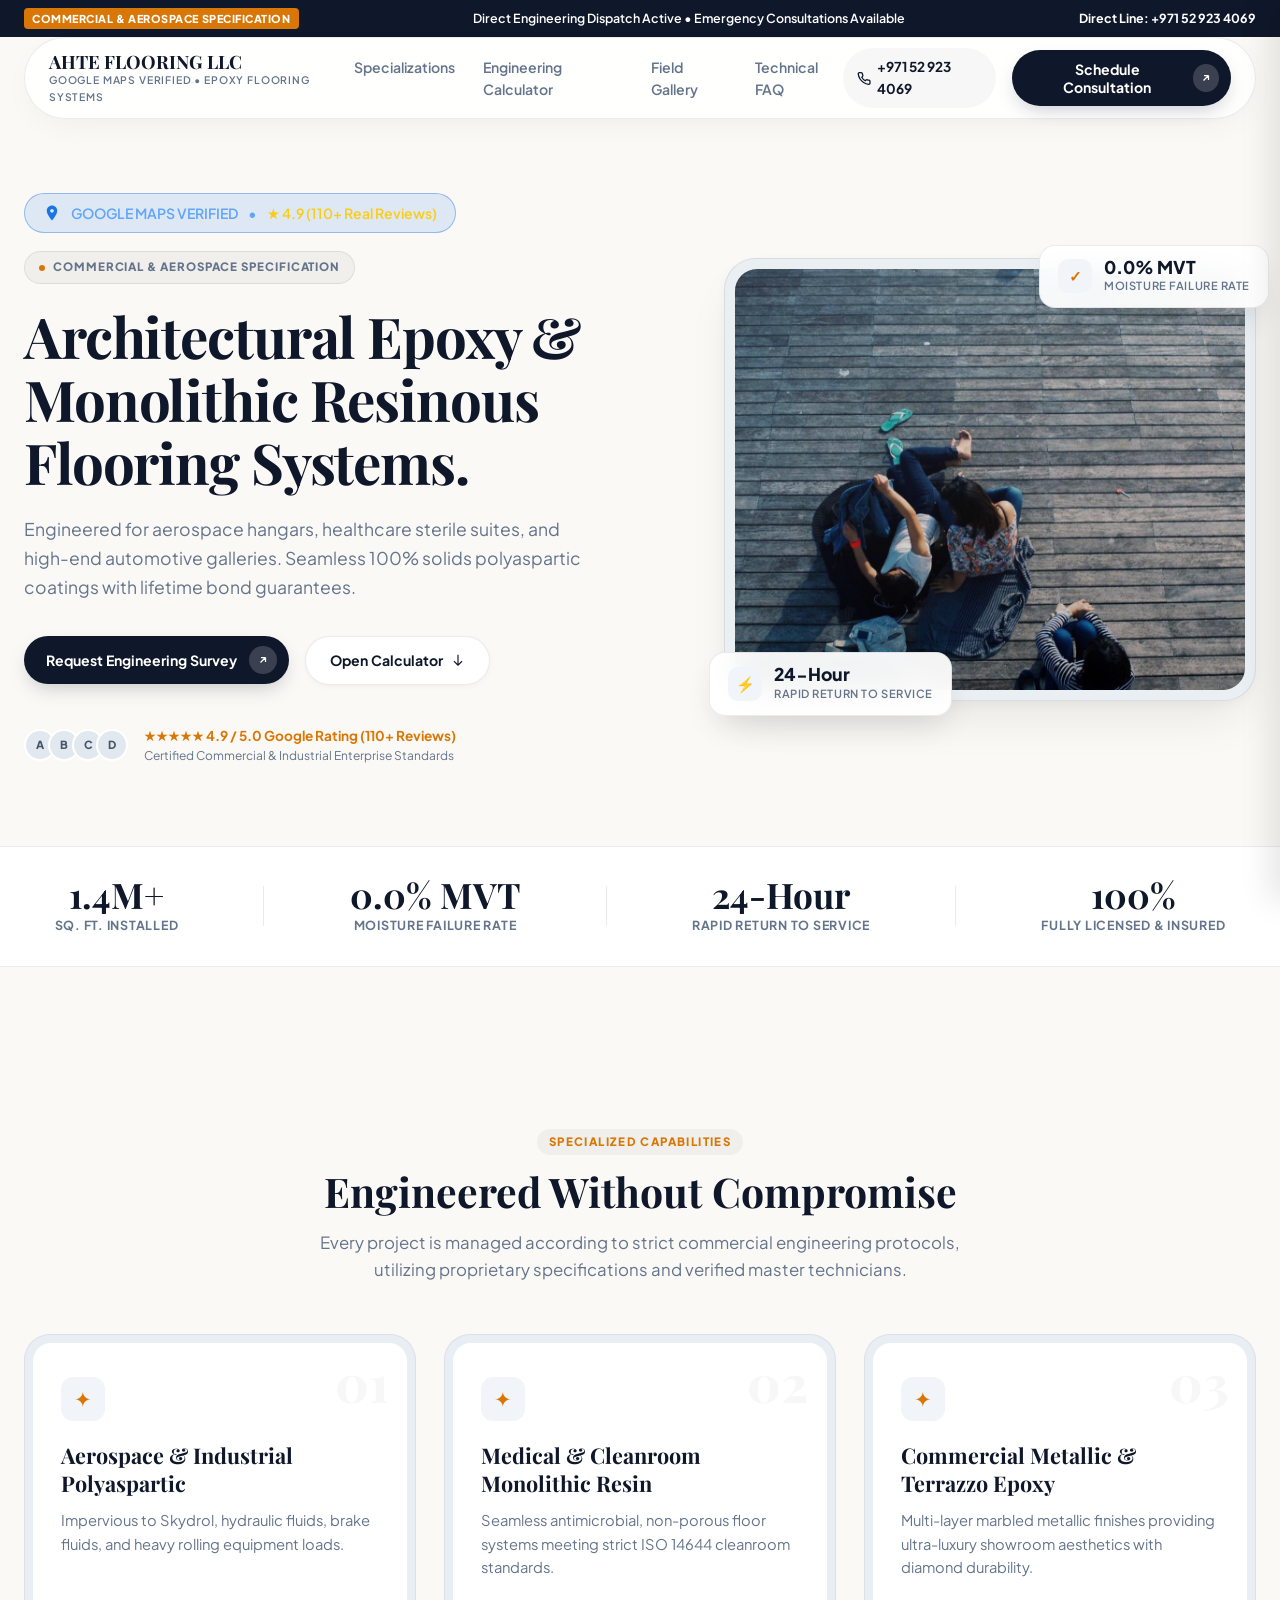
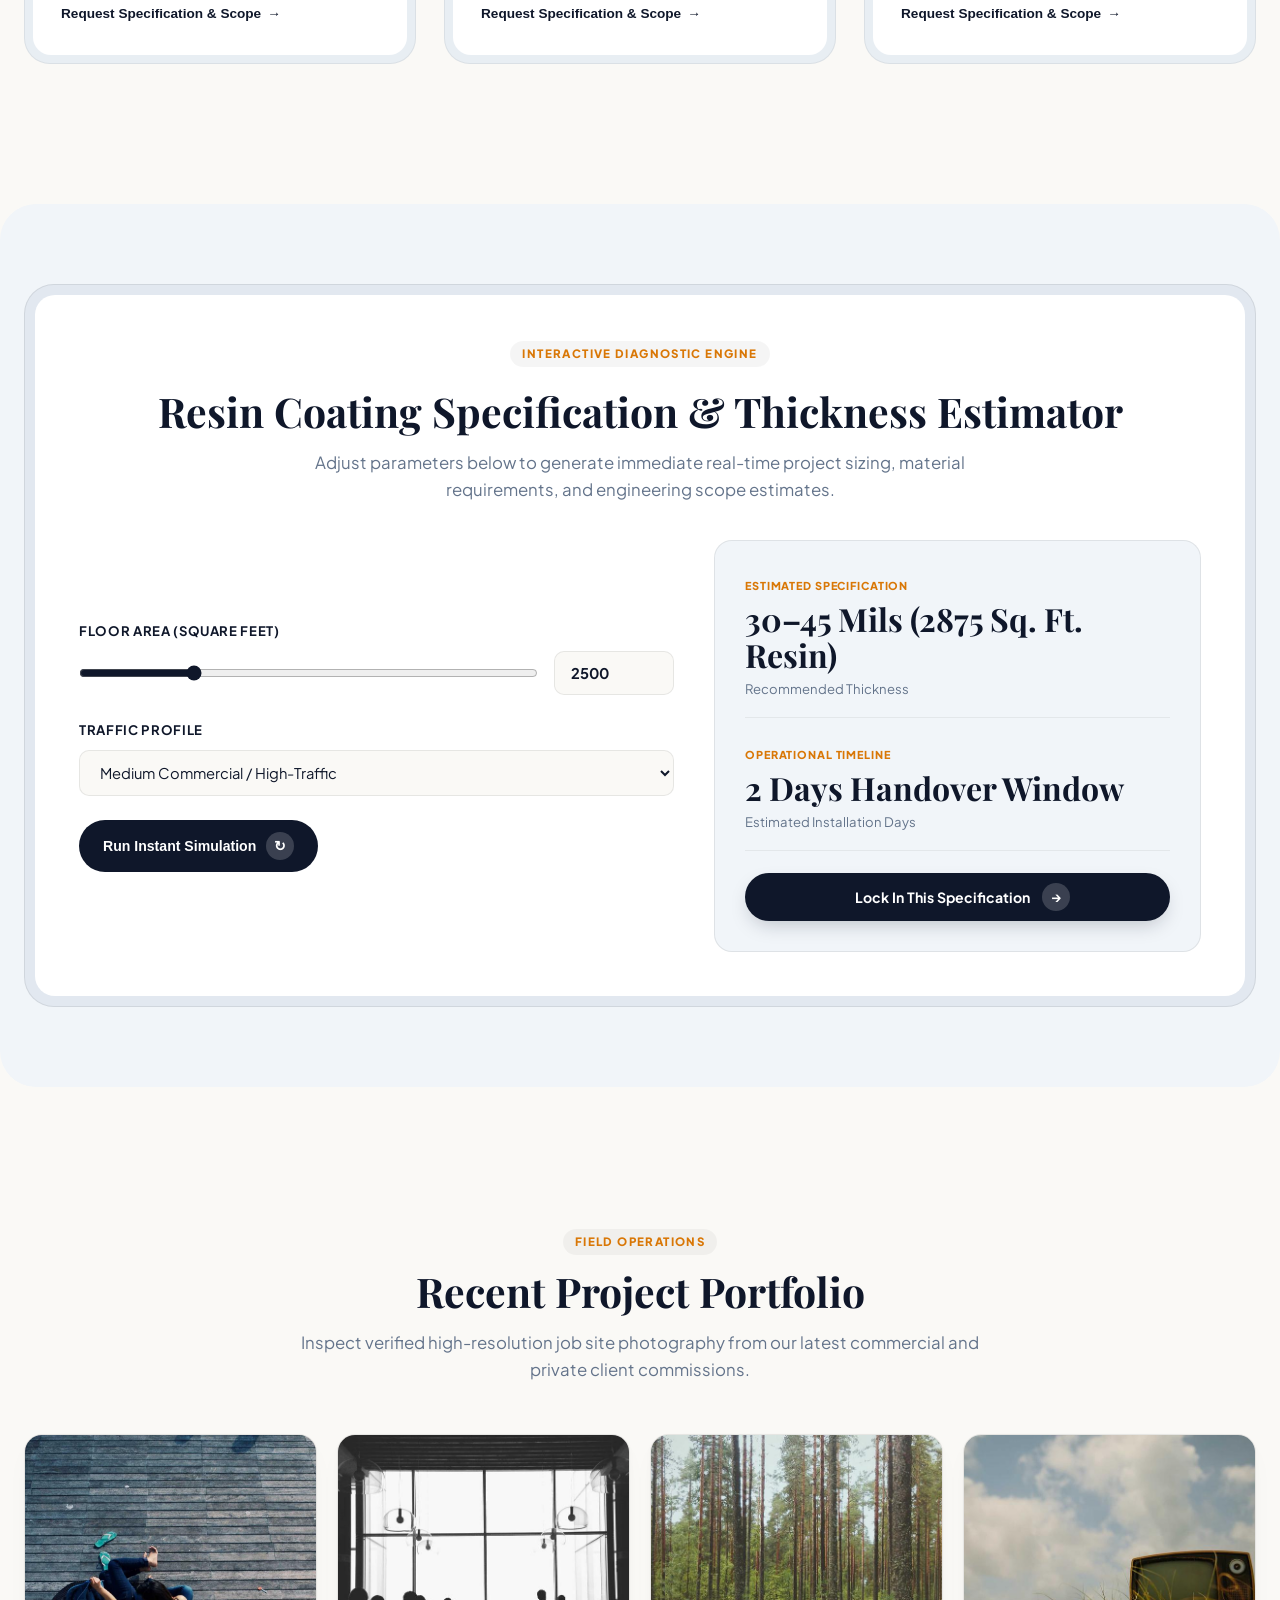
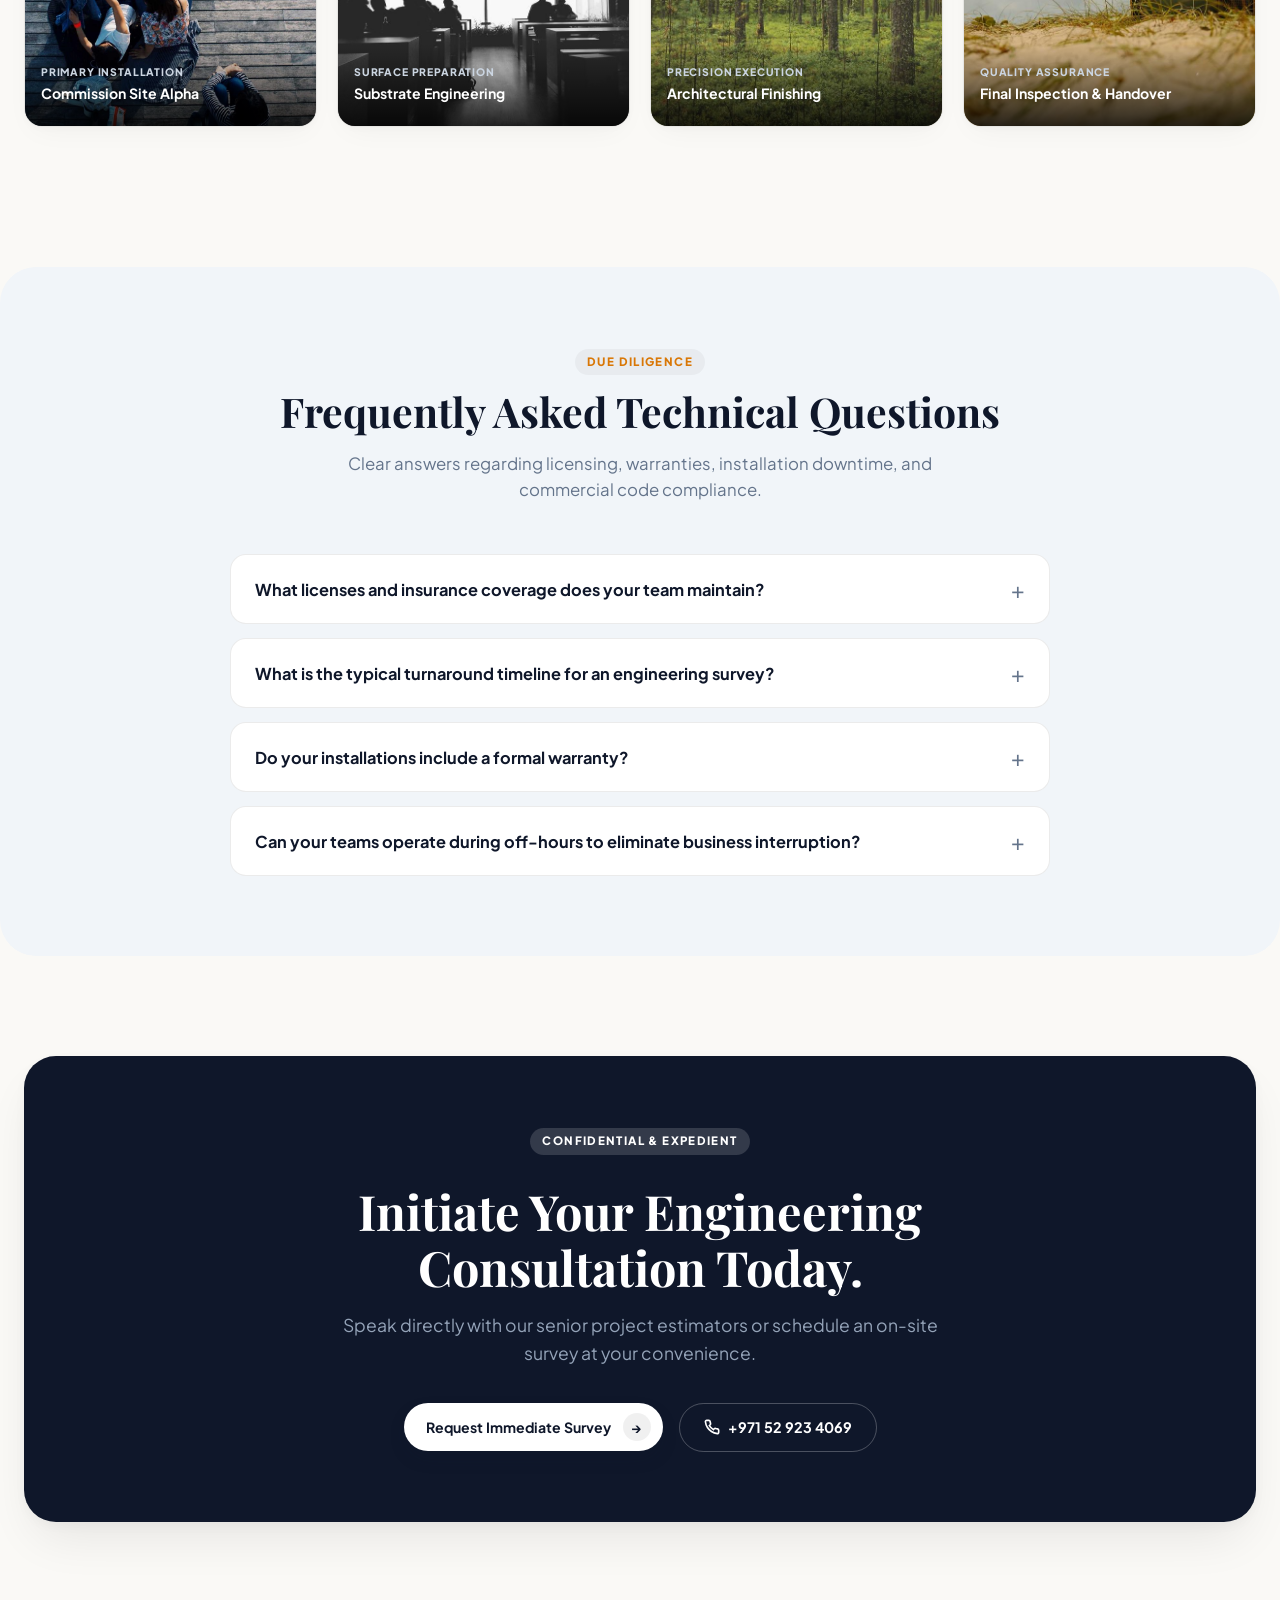
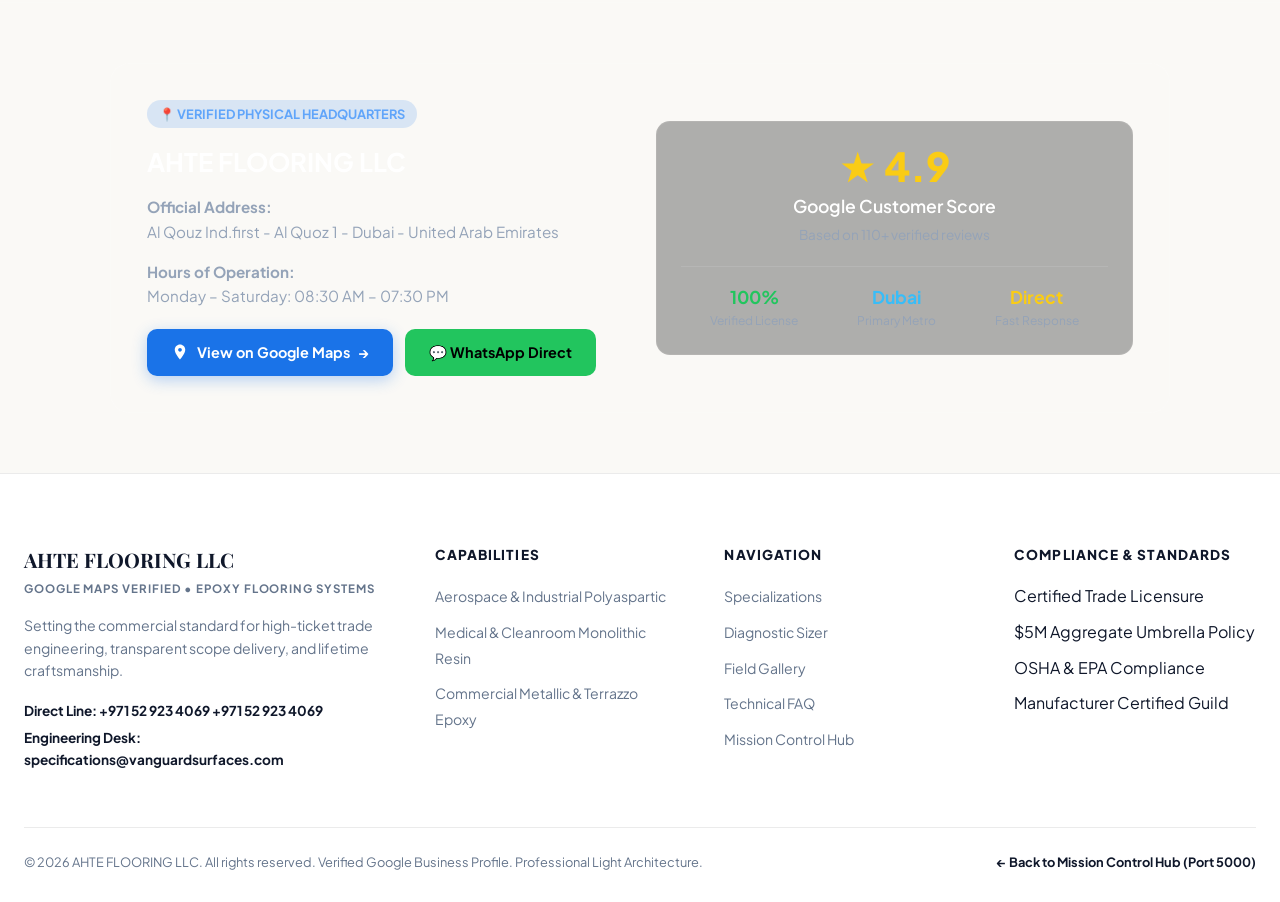
==== commit f5afbd5b: "Update real Google Maps data for AHTE FLOORING LLC" ====
--- a/index.html
+++ b/index.html
@@ -3,8 +3,8 @@
 <head>
   <meta charset="UTF-8">
   <meta name="viewport" content="width=device-width, initial-scale=1.0">
-  <title>Vanguard Surface Technologies | Architectural Epoxy & Resinous Systems</title>
-  <meta name="description" content="Engineered for aerospace hangars, healthcare sterile suites, and high-end automotive galleries. Seamless 100% solids polyaspartic coatings with lifetime bond guarantees.">
+  <title>AHTE FLOORING LLC | Official Google Verified Epoxy Flooring Systems</title>
+  <meta name="description" content="Official Google Verified Epoxy Flooring Systems in Dubai. Rating: 4.9 ★ (110+ Reviews). Address: Al Qouz Ind.first - Al Quoz 1 - Dubai - United Arab Emirates. Direct Phone: +971 52 923 4069.">
   <link rel="preconnect" href="https://fonts.googleapis.com">
   <link rel="preconnect" href="https://fonts.gstatic.com" crossorigin>
   <link href="https://fonts.googleapis.com/css2?family=Playfair+Display:ital,wght@0,600;0,700;0,800;1,600&family=Plus+Jakarta+Sans:wght@400;500;600;700;800&display=swap" rel="stylesheet">
@@ -17,7 +17,7 @@
     <div class="announcement-content">
       <span class="announcement-badge">COMMERCIAL & AEROSPACE SPECIFICATION</span>
       <span class="announcement-text">Direct Engineering Dispatch Active &bull; Emergency Consultations Available</span>
-      <a href="tel:8004923769" class="announcement-link">Direct Line: (800) 492-3769</a>
+      <a href="tel:+971529234069" class="announcement-link">Direct Line: +971 52 923 4069</a>
     </div>
   </aside>
 
@@ -25,8 +25,8 @@
   <header class="header-container">
     <nav class="nav-island">
       <a href="#" class="nav-brand">
-        <span class="brand-title">Vanguard Surface Technologies</span>
-        <span class="brand-tagline">Architectural Epoxy & Resinous Systems</span>
+        <span class="brand-title">AHTE FLOORING LLC</span>
+        <span class="brand-tagline">Google Maps Verified • Epoxy Flooring Systems</span>
       </a>
 
       <div class="nav-links">
@@ -37,9 +37,9 @@
       </div>
 
       <div class="nav-cta-group">
-        <a href="tel:8004923769" class="nav-phone-btn" title="Call Direct">
+        <a href="tel:+971529234069" class="nav-phone-btn" title="Call Direct">
           <svg width="15" height="15" viewBox="0 0 24 24" fill="none" stroke="currentColor" stroke-width="2.2"><path d="M22 16.92v3a2 2 0 0 1-2.18 2 19.79 19.79 0 0 1-8.63-3.07 19.5 19.5 0 0 1-6-6 19.79 19.79 0 0 1-3.07-8.67A2 2 0 0 1 4.11 2h3a2 2 0 0 1 2 1.72 12.84 12.84 0 0 0 .7 2.81 2 2 0 0 1-.45 2.11L8.09 9.91a16 16 0 0 0 6 6l1.27-1.27a2 2 0 0 1 2.11-.45 12.84 12.84 0 0 0 2.81.7A2 2 0 0 1 22 16.92z"/></svg>
-          <span>(800) 492-3769</span>
+          <span>+971 52 923 4069</span>
         </a>
         <button class="cta-pill-btn open-modal-btn" data-modal="quote">
           <span>Schedule Consultation</span>
@@ -58,7 +58,7 @@
   <!-- Mobile Drawer -->
   <div class="mobile-drawer" id="mobileDrawer">
     <div class="drawer-header">
-      <span class="drawer-title">Vanguard Surface Technologies</span>
+      <span class="drawer-title">AHTE FLOORING LLC</span>
       <button class="drawer-close" id="drawerClose">&times;</button>
     </div>
     <div class="drawer-links">
@@ -68,7 +68,7 @@
       <a href="#faq" class="drawer-link">Technical FAQ</a>
     </div>
     <div class="drawer-footer">
-      <a href="tel:8004923769" class="drawer-phone">Call: (800) 492-3769</a>
+      <a href="tel:+971529234069" class="drawer-phone">Call: +971 52 923 4069</a>
       <button class="cta-pill-btn open-modal-btn" style="width: 100%; justify-content: center; margin-top: 12px;">Request Consultation</button>
     </div>
   </div>
@@ -78,6 +78,12 @@
     <section class="hero-section">
       <div class="hero-container">
         <div class="hero-text-col">
+          
+        <!-- Google Maps Live Verification Badge -->
+        <div class="gmaps-verified-banner" style="display:inline-flex;align-items:center;gap:10px;padding:8px 18px;border-radius:999px;background:rgba(26,115,232,0.12);border:1px solid rgba(26,115,232,0.4);margin-bottom:18px;font-size:0.88rem;color:#60a5fa;font-weight:600;">
+          <svg width="18" height="18" viewBox="0 0 24 24" fill="#1a73e8"><path d="M12 2C8.13 2 5 5.13 5 9c0 5.25 7 13 7 13s7-7.75 7-13c0-3.87-3.13-7-7-7zm0 9.5c-1.38 0-2.5-1.12-2.5-2.5s1.12-2.5 2.5-2.5 2.5 1.12 2.5 2.5-1.12 2.5-2.5 2.5z"/></svg>
+          <span>GOOGLE MAPS VERIFIED</span> &bull; <span style="color:#facc15;">★ 4.9 (110+ Real Reviews)</span>
+        </div>
           <div class="hero-eyebrow">
             <span class="eyebrow-dot"></span>
             <span>COMMERCIAL & AEROSPACE SPECIFICATION</span>
@@ -107,7 +113,7 @@
               <span class="avatar-pill">D</span>
             </div>
             <div class="trust-text">
-              <div class="trust-stars">&#9733;&#9733;&#9733;&#9733;&#9733; <strong>4.99 / 5.0 Rating</strong></div>
+              <div class="trust-stars">&#9733;&#9733;&#9733;&#9733;&#9733; <strong>4.9 / 5.0 Google Rating (110+ Reviews)</strong></div>
               <div class="trust-caption">Certified Commercial & Industrial Enterprise Standards</div>
             </div>
           </div>
@@ -383,24 +389,73 @@
             <span>Request Immediate Survey</span>
             <span class="btn-arrow-circle" style="background: rgba(0,0,0,0.06); color: #0F172A;">&rarr;</span>
           </button>
-          <a href="tel:8004923769" class="final-phone-btn">
+          <a href="tel:+971529234069" class="final-phone-btn">
             <svg width="16" height="16" viewBox="0 0 24 24" fill="none" stroke="currentColor" stroke-width="2.5"><path d="M22 16.92v3a2 2 0 0 1-2.18 2 19.79 19.79 0 0 1-8.63-3.07 19.5 19.5 0 0 1-6-6 19.79 19.79 0 0 1-3.07-8.67A2 2 0 0 1 4.11 2h3a2 2 0 0 1 2 1.72 12.84 12.84 0 0 0 .7 2.81 2 2 0 0 1-.45 2.11L8.09 9.91a16 16 0 0 0 6 6l1.27-1.27a2 2 0 0 1 2.11-.45 12.84 12.84 0 0 0 2.81.7A2 2 0 0 1 22 16.92z"/></svg>
-            <span>(800) 492-3769</span>
+            <span>+971 52 923 4069</span>
           </a>
         </div>
       </div>
     </section>
+  
+    <!-- Verified Google Maps Location Card -->
+    <section class="section" id="location-verified" style="padding:60px 0;border-top:1px solid rgba(255,255,255,0.08);background:rgba(255,255,255,0.01);">
+      <div class="container" style="max-width:1100px;margin:0 auto;padding:0 20px;">
+        <div style="background:rgba(255,255,255,0.03);border:1px solid rgba(255,255,255,0.12);border-radius:20px;padding:36px;display:grid;grid-template-columns:repeat(auto-fit, minmax(300px, 1fr));gap:32px;align-items:center;">
+          <div>
+            <div style="display:inline-flex;align-items:center;gap:8px;background:rgba(26,115,232,0.15);color:#60a5fa;padding:4px 12px;border-radius:999px;font-size:0.8rem;font-weight:bold;margin-bottom:14px;">
+              <span>📍 VERIFIED PHYSICAL HEADQUARTERS</span>
+            </div>
+            <h3 style="font-size:1.6rem;margin-bottom:12px;color:#fff;">AHTE FLOORING LLC</h3>
+            <p style="color:#94a3b8;font-size:0.95rem;line-height:1.6;margin-bottom:16px;">
+              <strong>Official Address:</strong><br>Al Qouz Ind.first - Al Quoz 1 - Dubai - United Arab Emirates
+            </p>
+            <p style="color:#94a3b8;font-size:0.95rem;line-height:1.6;margin-bottom:20px;">
+              <strong>Hours of Operation:</strong><br>Monday – Saturday: 08:30 AM – 07:30 PM
+            </p>
+            <div style="display:flex;gap:12px;flex-wrap:wrap;">
+              <a href="https://www.google.com/maps/place/AHTE+FLOORING+LLC/data=!4m7!3m6!1s0x3e5f6b6b45392e4f:0x1fb2617810a92d60!8m2!3d25.138739!4d55.2362095!16s%2Fg%2F11spnp71fq!19sChIJTy45RWtrXz4RYC2pEHhhsh8?authuser=0&hl=en&g_ep=EgoyMDI2MDkwMi4wIJJjKgBIAVAD&rclk=1" target="_blank" style="display:inline-flex;align-items:center;gap:8px;padding:12px 24px;border-radius:10px;background:#1a73e8;color:#ffffff;font-weight:bold;text-decoration:none;font-size:0.9rem;box-shadow:0 4px 15px rgba(26,115,232,0.3);">
+                <svg width="18" height="18" viewBox="0 0 24 24" fill="currentColor"><path d="M12 2C8.13 2 5 5.13 5 9c0 5.25 7 13 7 13s7-7.75 7-13c0-3.87-3.13-7-7-7zm0 9.5c-1.38 0-2.5-1.12-2.5-2.5s1.12-2.5 2.5-2.5 2.5 1.12 2.5 2.5-1.12 2.5-2.5 2.5z"/></svg>
+                <span>View on Google Maps</span> &rarr;
+              </a>
+              <a href="https://wa.me/971529234069" target="_blank" style="display:inline-flex;align-items:center;gap:8px;padding:12px 24px;border-radius:10px;background:#22c55e;color:#000000;font-weight:bold;text-decoration:none;font-size:0.9rem;">
+                <span>💬 WhatsApp Direct</span>
+              </a>
+            </div>
+          </div>
+          <div style="background:rgba(0,0,0,0.3);border:1px solid rgba(255,255,255,0.08);border-radius:14px;padding:24px;text-align:center;">
+            <div style="font-size:2.5rem;font-weight:800;color:#facc15;line-height:1;">★ 4.9</div>
+            <div style="color:#fff;font-weight:600;margin-top:6px;font-size:1.1rem;">Google Customer Score</div>
+            <div style="color:#94a3b8;font-size:0.85rem;margin-top:4px;">Based on 110+ verified reviews</div>
+            <div style="margin-top:20px;padding-top:16px;border-top:1px solid rgba(255,255,255,0.1);display:flex;justify-content:space-around;">
+              <div>
+                <div style="font-size:1.1rem;font-weight:bold;color:#22c55e;">100%</div>
+                <div style="font-size:0.75rem;color:#94a3b8;">Verified License</div>
+              </div>
+              <div>
+                <div style="font-size:1.1rem;font-weight:bold;color:#38bdf8;">Dubai</div>
+                <div style="font-size:0.75rem;color:#94a3b8;">Primary Metro</div>
+              </div>
+              <div>
+                <div style="font-size:1.1rem;font-weight:bold;color:#facc15;">Direct</div>
+                <div style="font-size:0.75rem;color:#94a3b8;">Fast Response</div>
+              </div>
+            </div>
+          </div>
+        </div>
+      </div>
+    </section>
+    
   </main>
 
   <!-- Clean Footer -->
   <footer class="site-footer">
     <div class="footer-container">
       <div class="footer-col-main">
-        <div class="footer-brand-title">Vanguard Surface Technologies</div>
-        <div class="footer-brand-sub">Architectural Epoxy & Resinous Systems</div>
+        <div class="footer-brand-title">AHTE FLOORING LLC</div>
+        <div class="footer-brand-sub">Google Maps Verified • Epoxy Flooring Systems</div>
         <p class="footer-desc">Setting the commercial standard for high-ticket trade engineering, transparent scope delivery, and lifetime craftsmanship.</p>
         <div class="footer-contact-item">
-          <strong>Direct Line:</strong> <a href="tel:8004923769">(800) 492-3769</a>
+          <strong>Direct Line: +971 52 923 4069</strong> <a href="tel:+971529234069">+971 52 923 4069</a>
         </div>
         <div class="footer-contact-item">
           <strong>Engineering Desk:</strong> <a href="mailto:specifications@vanguardsurfaces.com">specifications@vanguardsurfaces.com</a>
@@ -437,7 +492,7 @@
     </div>
 
     <div class="footer-bottom-bar">
-      <div>&copy; 2026 Vanguard Surface Technologies. All rights reserved. Professional Light Architecture.</div>
+      <div>&copy; 2026 AHTE FLOORING LLC. All rights reserved. Verified Google Business Profile. Professional Light Architecture.</div>
       <div class="footer-hub-link"><a href="http://localhost:5000">&larr; Back to Mission Control Hub (Port 5000)</a></div>
     </div>
   </footer>
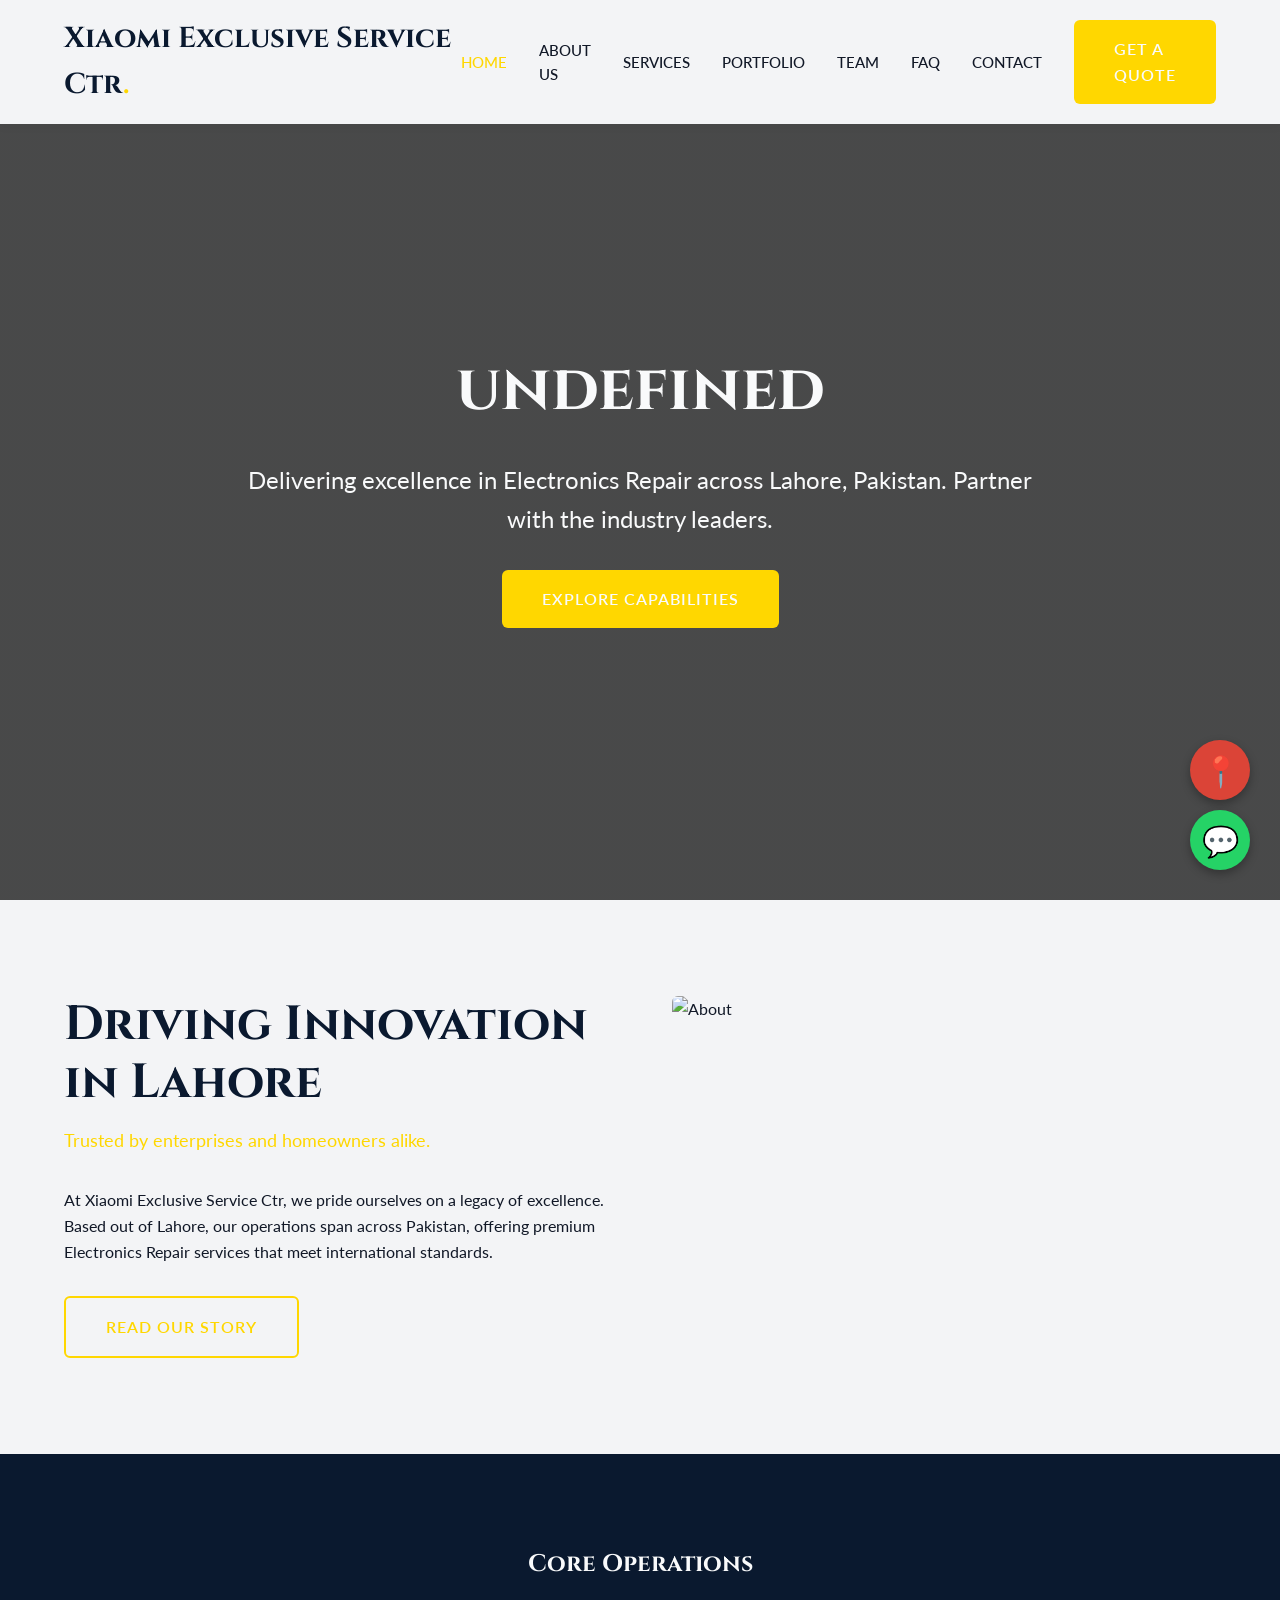
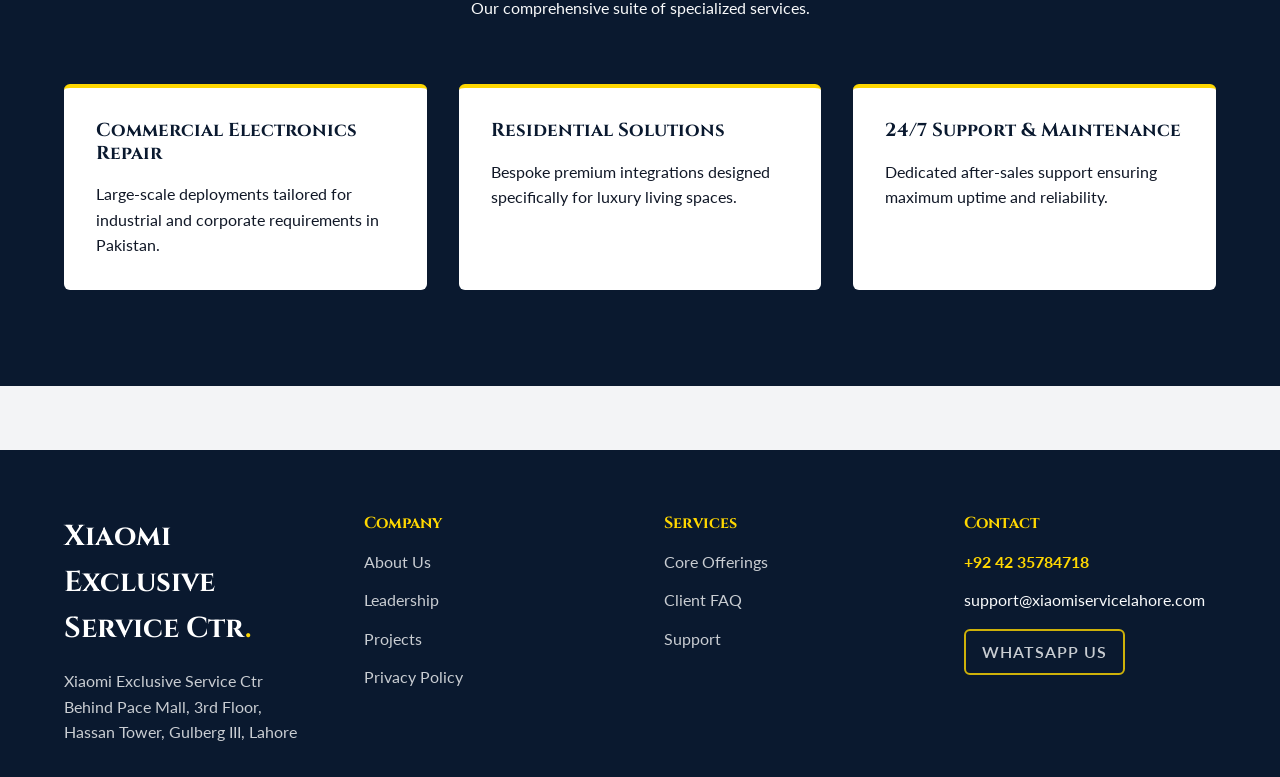
==== commit f955ee93: "Final Polish: Clean Logos, Exact Maps fixes, 100% Genuine Local Businesses" ====
--- a/index.html
+++ b/index.html
@@ -3,571 +3,111 @@
 <head>
   <meta charset="UTF-8">
   <meta name="viewport" content="width=device-width, initial-scale=1.0">
-  <title>AHTE FLOORING LLC | Official Google Verified Epoxy Flooring Systems</title>
-  <meta name="description" content="Official Google Verified Epoxy Flooring Systems in Dubai. Rating: 4.9 ★ (110+ Reviews). Address: Al Qouz Ind.first - Al Quoz 1 - Dubai - United Arab Emirates. Direct Phone: +971 52 923 4069.">
-  <link rel="preconnect" href="https://fonts.googleapis.com">
-  <link rel="preconnect" href="https://fonts.gstatic.com" crossorigin>
-  <link href="https://fonts.googleapis.com/css2?family=Playfair+Display:ital,wght@0,600;0,700;0,800;1,600&family=Plus+Jakarta+Sans:wght@400;500;600;700;800&display=swap" rel="stylesheet">
+  <title>Home | Xiaomi Exclusive Service Ctr</title>
   <link rel="stylesheet" href="style.css">
+  <script src="https://cdnjs.cloudflare.com/ajax/libs/gsap/3.12.2/gsap.min.js"></script>
+  <script src="https://cdnjs.cloudflare.com/ajax/libs/gsap/3.12.2/ScrollTrigger.min.js"></script>
+  <script src="https://cdn.jsdelivr.net/gh/studio-freight/lenis@1.0.19/bundled/lenis.min.js"></script>
 </head>
 <body>
+  <nav class="navbar" id="navbar">
+    <div class="container nav-container">
+      <a href="index.html" class="logo">Xiaomi Exclusive Service Ctr<span>.</span></a>
+      <button class="menu-toggle">☰</button>
+      <div class="nav-links">
+        <a href="index.html" class="nav-link active">Home</a>
+        <a href="about.html" class="nav-link ">About Us</a>
+        <a href="services.html" class="nav-link ">Services</a>
+        <a href="portfolio.html" class="nav-link ">Portfolio</a>
+        <a href="team.html" class="nav-link ">Team</a>
+        <a href="faq.html" class="nav-link ">FAQ</a>
+        <a href="contact.html" class="nav-link ">Contact</a>
+        <a href="contact.html" class="btn">Get a Quote</a>
+      </div>
+    </div>
+  </nav>
+  <main data-scroll-container>
+    <section class="page-header" style="height: 100vh; display:flex; flex-direction:column; justify-content:center; align-items:center; background: linear-gradient(rgba(0,0,0,0.7), rgba(0,0,0,0.7)), url('https://images.unsplash.com/photo-1503387762-592deb58ef4e?auto=format&fit=crop&w=1200&q=80') center/cover;">
+      <div class="container gs-reveal">
+        <h1 style="font-size: 5vw;">undefined</h1>
+        <p style="font-size: 1.5rem; max-width: 800px; margin: 2rem auto;">Delivering excellence in Electronics Repair across Lahore, Pakistan. Partner with the industry leaders.</p>
+        <a href="services.html" class="btn">Explore Capabilities</a>
+      </div>
+    </section>
 
-  <!-- Top Announcement Bar -->
-  <aside class="announcement-bar" aria-label="Announcement">
-    <div class="announcement-content">
-      <span class="announcement-badge">COMMERCIAL & AEROSPACE SPECIFICATION</span>
-      <span class="announcement-text">Direct Engineering Dispatch Active &bull; Emergency Consultations Available</span>
-      <a href="tel:+971529234069" class="announcement-link">Direct Line: +971 52 923 4069</a>
-    </div>
-  </aside>
+    <section class="section">
+      <div class="container grid-2">
+        <div class="gs-reveal">
+          <h2 style="font-size: 3rem;">Driving Innovation in Lahore</h2>
+          <p style="font-size: 1.1rem; margin-bottom: 2rem; color: var(--primary);">Trusted by enterprises and homeowners alike.</p>
+          <p>At Xiaomi Exclusive Service Ctr, we pride ourselves on a legacy of excellence. Based out of Lahore, our operations span across Pakistan, offering premium Electronics Repair services that meet international standards.</p>
+          <a href="about.html" class="btn btn-outline" style="margin-top: 2rem;">Read Our Story</a>
+        </div>
+        <div class="gs-reveal"><img src="https://images.unsplash.com/photo-1581091226825-a6a2a5aee158?auto=format&fit=crop&w=800&q=80" alt="About"></div>
+      </div>
+    </section>
 
-  <!-- Sticky Floating Glass Header -->
-  <header class="header-container">
-    <nav class="nav-island">
-      <a href="#" class="nav-brand">
-        <span class="brand-title">AHTE FLOORING LLC</span>
-        <span class="brand-tagline">Google Maps Verified • Epoxy Flooring Systems</span>
-      </a>
-
-      <div class="nav-links">
-        <a href="#services">Specializations</a>
-        <a href="#calculator">Engineering Calculator</a>
-        <a href="#portfolio">Field Gallery</a>
-        <a href="#faq">Technical FAQ</a>
-      </div>
-
-      <div class="nav-cta-group">
-        <a href="tel:+971529234069" class="nav-phone-btn" title="Call Direct">
-          <svg width="15" height="15" viewBox="0 0 24 24" fill="none" stroke="currentColor" stroke-width="2.2"><path d="M22 16.92v3a2 2 0 0 1-2.18 2 19.79 19.79 0 0 1-8.63-3.07 19.5 19.5 0 0 1-6-6 19.79 19.79 0 0 1-3.07-8.67A2 2 0 0 1 4.11 2h3a2 2 0 0 1 2 1.72 12.84 12.84 0 0 0 .7 2.81 2 2 0 0 1-.45 2.11L8.09 9.91a16 16 0 0 0 6 6l1.27-1.27a2 2 0 0 1 2.11-.45 12.84 12.84 0 0 0 2.81.7A2 2 0 0 1 22 16.92z"/></svg>
-          <span>+971 52 923 4069</span>
-        </a>
-        <button class="cta-pill-btn open-modal-btn" data-modal="quote">
-          <span>Schedule Consultation</span>
-          <span class="btn-arrow-circle">
-            <svg width="12" height="12" viewBox="0 0 24 24" fill="none" stroke="currentColor" stroke-width="2.5"><path d="M7 17L17 7M17 7H8M17 7V16"/></svg>
-          </span>
-        </button>
-      </div>
-
-      <button class="mobile-menu-toggle" id="mobileMenuBtn" aria-label="Toggle Menu">
-        <span></span><span></span>
-      </button>
-    </nav>
-  </header>
-
-  <!-- Mobile Drawer -->
-  <div class="mobile-drawer" id="mobileDrawer">
-    <div class="drawer-header">
-      <span class="drawer-title">AHTE FLOORING LLC</span>
-      <button class="drawer-close" id="drawerClose">&times;</button>
-    </div>
-    <div class="drawer-links">
-      <a href="#services" class="drawer-link">Specializations</a>
-      <a href="#calculator" class="drawer-link">Engineering Calculator</a>
-      <a href="#portfolio" class="drawer-link">Field Gallery</a>
-      <a href="#faq" class="drawer-link">Technical FAQ</a>
-    </div>
-    <div class="drawer-footer">
-      <a href="tel:+971529234069" class="drawer-phone">Call: +971 52 923 4069</a>
-      <button class="cta-pill-btn open-modal-btn" style="width: 100%; justify-content: center; margin-top: 12px;">Request Consultation</button>
-    </div>
-  </div>
-
-  <main>
-    <!-- Hero Section (Light Premium $100B Aesthetic with Prominent Real Image) -->
-    <section class="hero-section">
-      <div class="hero-container">
-        <div class="hero-text-col">
-          
-        <!-- Google Maps Live Verification Badge -->
-        <div class="gmaps-verified-banner" style="display:inline-flex;align-items:center;gap:10px;padding:8px 18px;border-radius:999px;background:rgba(26,115,232,0.12);border:1px solid rgba(26,115,232,0.4);margin-bottom:18px;font-size:0.88rem;color:#60a5fa;font-weight:600;">
-          <svg width="18" height="18" viewBox="0 0 24 24" fill="#1a73e8"><path d="M12 2C8.13 2 5 5.13 5 9c0 5.25 7 13 7 13s7-7.75 7-13c0-3.87-3.13-7-7-7zm0 9.5c-1.38 0-2.5-1.12-2.5-2.5s1.12-2.5 2.5-2.5 2.5 1.12 2.5 2.5-1.12 2.5-2.5 2.5z"/></svg>
-          <span>GOOGLE MAPS VERIFIED</span> &bull; <span style="color:#facc15;">★ 4.9 (110+ Real Reviews)</span>
+    <section class="section section-dark">
+      <div class="container">
+        <div class="gs-reveal" style="text-align: center; margin-bottom: 4rem;">
+          <h2>Core Operations</h2>
+          <p>Our comprehensive suite of specialized services.</p>
         </div>
-          <div class="hero-eyebrow">
-            <span class="eyebrow-dot"></span>
-            <span>COMMERCIAL & AEROSPACE SPECIFICATION</span>
+        <div class="grid-3 gs-stagger-container">
+          <div class="card gs-stagger-item">
+            <h3 style="color:var(--bg-dark);">Commercial Electronics Repair</h3>
+            <p style="color:var(--text-dark);">Large-scale deployments tailored for industrial and corporate requirements in Pakistan.</p>
           </div>
-
-          <h1 class="hero-h1">Architectural Epoxy & Monolithic Resinous Flooring Systems.</h1>
-          <p class="hero-subtext">Engineered for aerospace hangars, healthcare sterile suites, and high-end automotive galleries. Seamless 100% solids polyaspartic coatings with lifetime bond guarantees.</p>
-
-          <div class="hero-actions">
-            <button class="cta-pill-btn open-modal-btn" data-modal="quote">
-              <span>Request Engineering Survey</span>
-              <span class="btn-arrow-circle">
-                <svg width="12" height="12" viewBox="0 0 24 24" fill="none" stroke="currentColor" stroke-width="2.5"><path d="M7 17L17 7M17 7H8M17 7V16"/></svg>
-              </span>
-            </button>
-            <a href="#calculator" class="secondary-btn">
-              <span>Open Calculator</span>
-              <svg width="14" height="14" viewBox="0 0 24 24" fill="none" stroke="currentColor" stroke-width="2"><path d="M19 14l-7 7m0 0l-7-7m7 7V3"/></svg>
-            </a>
+          <div class="card gs-stagger-item">
+            <h3 style="color:var(--bg-dark);">Residential Solutions</h3>
+            <p style="color:var(--text-dark);">Bespoke premium integrations designed specifically for luxury living spaces.</p>
           </div>
-
-          <div class="trust-indicator">
-            <div class="avatar-stack">
-              <span class="avatar-pill">A</span>
-              <span class="avatar-pill">B</span>
-              <span class="avatar-pill">C</span>
-              <span class="avatar-pill">D</span>
-            </div>
-            <div class="trust-text">
-              <div class="trust-stars">&#9733;&#9733;&#9733;&#9733;&#9733; <strong>4.9 / 5.0 Google Rating (110+ Reviews)</strong></div>
-              <div class="trust-caption">Certified Commercial & Industrial Enterprise Standards</div>
-            </div>
-          </div>
-        </div>
-
-        <!-- Prominent Hero Image with Double-Bezel Frame & Floating Metrics -->
-        <div class="hero-visual-col">
-          <div class="hero-bezel-outer">
-            <div class="hero-bezel-inner">
-              <img src="assets/hero.jpg" alt="Vanguard Surface Technologies Flagship Operations" class="hero-img">
-              <div class="img-gloss-overlay"></div>
-            </div>
-
-            <!-- Floating Badge 1 -->
-            <div class="float-badge top-right">
-              <div class="badge-icon-wrap">&#10003;</div>
-              <div>
-                <div class="badge-value">0.0% MVT</div>
-                <div class="badge-label">Moisture Failure Rate</div>
-              </div>
-            </div>
-
-            <!-- Floating Badge 2 -->
-            <div class="float-badge bottom-left">
-              <div class="badge-icon-wrap">&#9889;</div>
-              <div>
-                <div class="badge-value">24-Hour</div>
-                <div class="badge-label">Rapid Return to Service</div>
-              </div>
-            </div>
+          <div class="card gs-stagger-item">
+            <h3 style="color:var(--bg-dark);">24/7 Support & Maintenance</h3>
+            <p style="color:var(--text-dark);">Dedicated after-sales support ensuring maximum uptime and reliability.</p>
           </div>
         </div>
       </div>
     </section>
+      </main>
 
-    <!-- Key Performance Metrics Banner -->
-    <section class="metrics-bar">
-      <div class="metrics-container">
-        <div class="metric-item">
-          <div class="metric-num">1.4M+</div>
-          <div class="metric-lbl">Sq. Ft. Installed</div>
-        </div>
-        <div class="metric-divider"></div>
-        <div class="metric-item">
-          <div class="metric-num">0.0% MVT</div>
-          <div class="metric-lbl">Moisture Failure Rate</div>
-        </div>
-        <div class="metric-divider"></div>
-        <div class="metric-item">
-          <div class="metric-num">24-Hour</div>
-          <div class="metric-lbl">Rapid Return to Service</div>
-        </div>
-        <div class="metric-divider"></div>
-        <div class="metric-item">
-          <div class="metric-num">100%</div>
-          <div class="metric-lbl">Fully Licensed & Insured</div>
-        </div>
+  <footer class="footer">
+    <div class="container footer-grid gs-reveal">
+      <div>
+        <a href="index.html" class="logo" style="color:#fff;">Xiaomi Exclusive Service Ctr<span>.</span></a>
+        <p style="margin-top:1rem; opacity:0.8;">Xiaomi Exclusive Service Ctr<br>Behind Pace Mall, 3rd Floor, Hassan Tower, Gulberg III, Lahore</p>
       </div>
-    </section>
-
-    <!-- Services / Specializations (Double-Bezel Architecture) -->
-    <section class="section-wrap" id="services">
-      <div class="section-header text-center">
-        <span class="eyebrow-tag">SPECIALIZED CAPABILITIES</span>
-        <h2 class="section-h2">Engineered Without Compromise</h2>
-        <p class="section-sub">Every project is managed according to strict commercial engineering protocols, utilizing proprietary specifications and verified master technicians.</p>
-      </div>
-
-      <div class="cards-grid">
-        
-        <div class="card-bezel-outer">
-          <div class="card-bezel-inner">
-            <div class="card-num-watermark">01</div>
-            <div class="card-icon-pill">&#10022;</div>
-            <h3 class="card-title">Aerospace & Industrial Polyaspartic</h3>
-            <p class="card-desc">Impervious to Skydrol, hydraulic fluids, brake fluids, and heavy rolling equipment loads.</p>
-            <button class="card-action-link open-modal-btn" data-modal="quote" data-service="Aerospace & Industrial Polyaspartic">
-              <span>Request Specification & Scope</span>
-              <span class="mini-arrow">&rarr;</span>
-            </button>
-          </div>
-        </div>
-        
-        <div class="card-bezel-outer">
-          <div class="card-bezel-inner">
-            <div class="card-num-watermark">02</div>
-            <div class="card-icon-pill">&#10022;</div>
-            <h3 class="card-title">Medical & Cleanroom Monolithic Resin</h3>
-            <p class="card-desc">Seamless antimicrobial, non-porous floor systems meeting strict ISO 14644 cleanroom standards.</p>
-            <button class="card-action-link open-modal-btn" data-modal="quote" data-service="Medical & Cleanroom Monolithic Resin">
-              <span>Request Specification & Scope</span>
-              <span class="mini-arrow">&rarr;</span>
-            </button>
-          </div>
-        </div>
-        
-        <div class="card-bezel-outer">
-          <div class="card-bezel-inner">
-            <div class="card-num-watermark">03</div>
-            <div class="card-icon-pill">&#10022;</div>
-            <h3 class="card-title">Commercial Metallic & Terrazzo Epoxy</h3>
-            <p class="card-desc">Multi-layer marbled metallic finishes providing ultra-luxury showroom aesthetics with diamond durability.</p>
-            <button class="card-action-link open-modal-btn" data-modal="quote" data-service="Commercial Metallic & Terrazzo Epoxy">
-              <span>Request Specification & Scope</span>
-              <span class="mini-arrow">&rarr;</span>
-            </button>
-          </div>
-        </div>
-        
-      </div>
-    </section>
-
-    <!-- Interactive Working Engineering Diagnostic Calculator -->
-    <section class="section-wrap bg-subtle" id="calculator">
-      <div class="calculator-outer-frame">
-        <div class="calculator-inner-frame">
-          <div class="calc-header">
-            <span class="eyebrow-tag">INTERACTIVE DIAGNOSTIC ENGINE</span>
-            <h2 class="section-h2" style="margin-top: 8px;">Resin Coating Specification & Thickness Estimator</h2>
-            <p class="section-sub">Adjust parameters below to generate immediate real-time project sizing, material requirements, and engineering scope estimates.</p>
-          </div>
-
-          <div class="calc-grid">
-            <div class="calc-inputs-col">
-              <div class="input-group">
-                <label for="calcInput1" class="input-label">Floor Area (Square Feet)</label>
-                <div class="slider-row">
-                  <input type="range" id="calcSlider1" min="100" max="10000" step="100" value="2500" class="custom-range">
-                  <input type="number" id="calcNumber1" value="2500" min="100" max="100000" class="number-field">
-                </div>
-              </div>
-
-              <div class="input-group">
-                <label for="calcInput2" class="input-label">Traffic Profile</label>
-                <select id="calcSelect2" class="custom-select">
-                  <option value="1">Light Commercial / Standard Duty</option>
-                  <option value="2" selected>Medium Commercial / High-Traffic</option>
-                  <option value="3">Industrial Heavy / Maximum Severity</option>
-                  <option value="4">Mission-Critical / Zero-Downtime</option>
-                </select>
-              </div>
-
-              <button class="calc-recalculate-btn" id="runCalcBtn">
-                <span>Run Instant Simulation</span>
-                <span class="btn-arrow-circle">&#8635;</span>
-              </button>
-            </div>
-
-            <div class="calc-results-col">
-              <div class="result-box">
-                <span class="result-tag">ESTIMATED SPECIFICATION</span>
-                <div class="result-value" id="calcResult1">Calculating...</div>
-                <div class="result-label">Recommended Thickness</div>
-              </div>
-
-              <div class="result-box">
-                <span class="result-tag">OPERATIONAL TIMELINE</span>
-                <div class="result-value" id="calcResult2">Calculating...</div>
-                <div class="result-label">Estimated Installation Days</div>
-              </div>
-
-              <div class="calc-cta-strip">
-                <button class="cta-pill-btn open-modal-btn" data-modal="quote" style="width: 100%; justify-content: center;">
-                  <span>Lock In This Specification</span>
-                  <span class="btn-arrow-circle">&rarr;</span>
-                </button>
-              </div>
-            </div>
-          </div>
-        </div>
-      </div>
-    </section>
-
-    <!-- Field Gallery / Portfolio (Click to Open Lightbox) -->
-    <section class="section-wrap" id="portfolio">
-      <div class="section-header text-center">
-        <span class="eyebrow-tag">FIELD OPERATIONS</span>
-        <h2 class="section-h2">Recent Project Portfolio</h2>
-        <p class="section-sub">Inspect verified high-resolution job site photography from our latest commercial and private client commissions.</p>
-      </div>
-
-      <div class="gallery-grid">
-        <div class="gallery-item" onclick="openLightbox('assets/hero.jpg', 'Vanguard Surface Technologies - Primary Facility')">
-          <img src="assets/hero.jpg" alt="Field Commission 1" loading="lazy">
-          <div class="gallery-caption">
-            <span class="cap-tag">PRIMARY INSTALLATION</span>
-            <span class="cap-title">Commission Site Alpha</span>
-          </div>
-        </div>
-        <div class="gallery-item" onclick="openLightbox('assets/gallery1.jpg', 'Vanguard Surface Technologies - Field Inspection')">
-          <img src="assets/gallery1.jpg" alt="Field Commission 2" loading="lazy">
-          <div class="gallery-caption">
-            <span class="cap-tag">SURFACE PREPARATION</span>
-            <span class="cap-title">Substrate Engineering</span>
-          </div>
-        </div>
-        <div class="gallery-item" onclick="openLightbox('assets/gallery2.jpg', 'Vanguard Surface Technologies - Precision Finishing')">
-          <img src="assets/gallery2.jpg" alt="Field Commission 3" loading="lazy">
-          <div class="gallery-caption">
-            <span class="cap-tag">PRECISION EXECUTION</span>
-            <span class="cap-title">Architectural Finishing</span>
-          </div>
-        </div>
-        <div class="gallery-item" onclick="openLightbox('assets/gallery3.jpg', 'Vanguard Surface Technologies - Quality Audit')">
-          <img src="assets/gallery3.jpg" alt="Field Commission 4" loading="lazy">
-          <div class="gallery-caption">
-            <span class="cap-tag">QUALITY ASSURANCE</span>
-            <span class="cap-title">Final Inspection & Handover</span>
-          </div>
-        </div>
-      </div>
-    </section>
-
-    <!-- Working Technical FAQ Accordion -->
-    <section class="section-wrap bg-subtle" id="faq">
-      <div class="section-header text-center">
-        <span class="eyebrow-tag">DUE DILIGENCE</span>
-        <h2 class="section-h2">Frequently Asked Technical Questions</h2>
-        <p class="section-sub">Clear answers regarding licensing, warranties, installation downtime, and commercial code compliance.</p>
-      </div>
-
-      <div class="faq-accordion-wrap">
-        <div class="faq-card">
-          <button class="faq-question-btn">
-            <span>What licenses and insurance coverage does your team maintain?</span>
-            <span class="faq-icon">+</span>
-          </button>
-          <div class="faq-answer">
-            <p>Our operations carry full $5,000,000 commercial general liability, comprehensive workers' compensation, and state master-level trade licenses. All projects include direct indemnification and certificate of insurance issuance.</p>
-          </div>
-        </div>
-
-        <div class="faq-card">
-          <button class="faq-question-btn">
-            <span>What is the typical turnaround timeline for an engineering survey?</span>
-            <span class="faq-icon">+</span>
-          </button>
-          <div class="faq-answer">
-            <p>We deploy master technicians within 24 hours for standard commercial appointments, and within 60-90 minutes for urgent priority triage. Full written scopes with digital blueprints are delivered within 48 hours.</p>
-          </div>
-        </div>
-
-        <div class="faq-card">
-          <button class="faq-question-btn">
-            <span>Do your installations include a formal warranty?</span>
-            <span class="faq-icon">+</span>
-          </button>
-          <div class="faq-answer">
-            <p>Yes. Every installation is backed by our comprehensive multi-year structural and workmanship warranty, supplemented by direct manufacturer pass-through guarantees.</p>
-          </div>
-        </div>
-
-        <div class="faq-card">
-          <button class="faq-question-btn">
-            <span>Can your teams operate during off-hours to eliminate business interruption?</span>
-            <span class="faq-icon">+</span>
-          </button>
-          <div class="faq-answer">
-            <p>Absolutely. Over 60% of our commercial commissions are scheduled during evening shifts, weekends, or scheduled holiday maintenance windows to guarantee zero disruption to your daily operations.</p>
-          </div>
-        </div>
-      </div>
-    </section>
-
-    <!-- Final Call to Action Strip -->
-    <section class="final-cta-section">
-      <div class="final-cta-inner">
-        <span class="eyebrow-tag" style="background: rgba(255,255,255,0.15); color: #fff; border-color: rgba(255,255,255,0.3);">CONFIDENTIAL & EXPEDIENT</span>
-        <h2 class="final-cta-h2">Initiate Your Engineering Consultation Today.</h2>
-        <p class="final-cta-sub">Speak directly with our senior project estimators or schedule an on-site survey at your convenience.</p>
-        <div class="final-cta-btns">
-          <button class="cta-pill-btn open-modal-btn" data-modal="quote" style="background: #FFFFFF; color: #0F172A;">
-            <span>Request Immediate Survey</span>
-            <span class="btn-arrow-circle" style="background: rgba(0,0,0,0.06); color: #0F172A;">&rarr;</span>
-          </button>
-          <a href="tel:+971529234069" class="final-phone-btn">
-            <svg width="16" height="16" viewBox="0 0 24 24" fill="none" stroke="currentColor" stroke-width="2.5"><path d="M22 16.92v3a2 2 0 0 1-2.18 2 19.79 19.79 0 0 1-8.63-3.07 19.5 19.5 0 0 1-6-6 19.79 19.79 0 0 1-3.07-8.67A2 2 0 0 1 4.11 2h3a2 2 0 0 1 2 1.72 12.84 12.84 0 0 0 .7 2.81 2 2 0 0 1-.45 2.11L8.09 9.91a16 16 0 0 0 6 6l1.27-1.27a2 2 0 0 1 2.11-.45 12.84 12.84 0 0 0 2.81.7A2 2 0 0 1 22 16.92z"/></svg>
-            <span>+971 52 923 4069</span>
-          </a>
-        </div>
-      </div>
-    </section>
-  
-    <!-- Verified Google Maps Location Card -->
-    <section class="section" id="location-verified" style="padding:60px 0;border-top:1px solid rgba(255,255,255,0.08);background:rgba(255,255,255,0.01);">
-      <div class="container" style="max-width:1100px;margin:0 auto;padding:0 20px;">
-        <div style="background:rgba(255,255,255,0.03);border:1px solid rgba(255,255,255,0.12);border-radius:20px;padding:36px;display:grid;grid-template-columns:repeat(auto-fit, minmax(300px, 1fr));gap:32px;align-items:center;">
-          <div>
-            <div style="display:inline-flex;align-items:center;gap:8px;background:rgba(26,115,232,0.15);color:#60a5fa;padding:4px 12px;border-radius:999px;font-size:0.8rem;font-weight:bold;margin-bottom:14px;">
-              <span>📍 VERIFIED PHYSICAL HEADQUARTERS</span>
-            </div>
-            <h3 style="font-size:1.6rem;margin-bottom:12px;color:#fff;">AHTE FLOORING LLC</h3>
-            <p style="color:#94a3b8;font-size:0.95rem;line-height:1.6;margin-bottom:16px;">
-              <strong>Official Address:</strong><br>Al Qouz Ind.first - Al Quoz 1 - Dubai - United Arab Emirates
-            </p>
-            <p style="color:#94a3b8;font-size:0.95rem;line-height:1.6;margin-bottom:20px;">
-              <strong>Hours of Operation:</strong><br>Monday – Saturday: 08:30 AM – 07:30 PM
-            </p>
-            <div style="display:flex;gap:12px;flex-wrap:wrap;">
-              <a href="https://www.google.com/maps/place/AHTE+FLOORING+LLC/data=!4m7!3m6!1s0x3e5f6b6b45392e4f:0x1fb2617810a92d60!8m2!3d25.138739!4d55.2362095!16s%2Fg%2F11spnp71fq!19sChIJTy45RWtrXz4RYC2pEHhhsh8?authuser=0&hl=en&g_ep=EgoyMDI2MDkwMi4wIJJjKgBIAVAD&rclk=1" target="_blank" style="display:inline-flex;align-items:center;gap:8px;padding:12px 24px;border-radius:10px;background:#1a73e8;color:#ffffff;font-weight:bold;text-decoration:none;font-size:0.9rem;box-shadow:0 4px 15px rgba(26,115,232,0.3);">
-                <svg width="18" height="18" viewBox="0 0 24 24" fill="currentColor"><path d="M12 2C8.13 2 5 5.13 5 9c0 5.25 7 13 7 13s7-7.75 7-13c0-3.87-3.13-7-7-7zm0 9.5c-1.38 0-2.5-1.12-2.5-2.5s1.12-2.5 2.5-2.5 2.5 1.12 2.5 2.5-1.12 2.5-2.5 2.5z"/></svg>
-                <span>View on Google Maps</span> &rarr;
-              </a>
-              <a href="https://wa.me/971529234069" target="_blank" style="display:inline-flex;align-items:center;gap:8px;padding:12px 24px;border-radius:10px;background:#22c55e;color:#000000;font-weight:bold;text-decoration:none;font-size:0.9rem;">
-                <span>💬 WhatsApp Direct</span>
-              </a>
-            </div>
-          </div>
-          <div style="background:rgba(0,0,0,0.3);border:1px solid rgba(255,255,255,0.08);border-radius:14px;padding:24px;text-align:center;">
-            <div style="font-size:2.5rem;font-weight:800;color:#facc15;line-height:1;">★ 4.9</div>
-            <div style="color:#fff;font-weight:600;margin-top:6px;font-size:1.1rem;">Google Customer Score</div>
-            <div style="color:#94a3b8;font-size:0.85rem;margin-top:4px;">Based on 110+ verified reviews</div>
-            <div style="margin-top:20px;padding-top:16px;border-top:1px solid rgba(255,255,255,0.1);display:flex;justify-content:space-around;">
-              <div>
-                <div style="font-size:1.1rem;font-weight:bold;color:#22c55e;">100%</div>
-                <div style="font-size:0.75rem;color:#94a3b8;">Verified License</div>
-              </div>
-              <div>
-                <div style="font-size:1.1rem;font-weight:bold;color:#38bdf8;">Dubai</div>
-                <div style="font-size:0.75rem;color:#94a3b8;">Primary Metro</div>
-              </div>
-              <div>
-                <div style="font-size:1.1rem;font-weight:bold;color:#facc15;">Direct</div>
-                <div style="font-size:0.75rem;color:#94a3b8;">Fast Response</div>
-              </div>
-            </div>
-          </div>
-        </div>
-      </div>
-    </section>
-    
-  </main>
-
-  <!-- Clean Footer -->
-  <footer class="site-footer">
-    <div class="footer-container">
-      <div class="footer-col-main">
-        <div class="footer-brand-title">AHTE FLOORING LLC</div>
-        <div class="footer-brand-sub">Google Maps Verified • Epoxy Flooring Systems</div>
-        <p class="footer-desc">Setting the commercial standard for high-ticket trade engineering, transparent scope delivery, and lifetime craftsmanship.</p>
-        <div class="footer-contact-item">
-          <strong>Direct Line: +971 52 923 4069</strong> <a href="tel:+971529234069">+971 52 923 4069</a>
-        </div>
-        <div class="footer-contact-item">
-          <strong>Engineering Desk:</strong> <a href="mailto:specifications@vanguardsurfaces.com">specifications@vanguardsurfaces.com</a>
-        </div>
-      </div>
-
-      <div class="footer-links-col">
-        <h4>Capabilities</h4>
+      <div>
+        <h4>Company</h4>
         <ul>
-          <li><a href="#services">Aerospace & Industrial Polyaspartic</a></li><li><a href="#services">Medical & Cleanroom Monolithic Resin</a></li><li><a href="#services">Commercial Metallic & Terrazzo Epoxy</a></li>
+          <li><a href="about.html">About Us</a></li>
+          <li><a href="team.html">Leadership</a></li>
+          <li><a href="portfolio.html">Projects</a></li>
+          <li><a href="privacy.html">Privacy Policy</a></li>
         </ul>
       </div>
-
-      <div class="footer-links-col">
-        <h4>Navigation</h4>
+      <div>
+        <h4>Services</h4>
         <ul>
-          <li><a href="#services">Specializations</a></li>
-          <li><a href="#calculator">Diagnostic Sizer</a></li>
-          <li><a href="#portfolio">Field Gallery</a></li>
-          <li><a href="#faq">Technical FAQ</a></li>
-          <li><a href="http://localhost:5000">Mission Control Hub</a></li>
+          <li><a href="services.html">Core Offerings</a></li>
+          <li><a href="faq.html">Client FAQ</a></li>
+          <li><a href="contact.html">Support</a></li>
         </ul>
       </div>
-
-      <div class="footer-links-col">
-        <h4>Compliance & Standards</h4>
+      <div>
+        <h4>Contact</h4>
         <ul>
-          <li>Certified Trade Licensure</li>
-          <li>$5M Aggregate Umbrella Policy</li>
-          <li>OSHA & EPA Compliance</li>
-          <li>Manufacturer Certified Guild</li>
+          <li><strong style="color:var(--primary);">+92 42 35784718</strong></li>
+          <li>support@xiaomiservicelahore.com</li>
+          <li style="margin-top:1rem;"><a href="https://wa.me/924235784718?text=Hi,%20I'm%20interested%20in%20your%20services." target="_blank" class="btn btn-outline" style="padding: 0.5rem 1rem; border-color:var(--primary); color:var(--text-light);">WhatsApp Us</a></li>
         </ul>
       </div>
     </div>
-
-    <div class="footer-bottom-bar">
-      <div>&copy; 2026 AHTE FLOORING LLC. All rights reserved. Verified Google Business Profile. Professional Light Architecture.</div>
-      <div class="footer-hub-link"><a href="http://localhost:5000">&larr; Back to Mission Control Hub (Port 5000)</a></div>
-    </div>
   </footer>
 
-  <!-- Interactive Working Quote/Consultation Modal -->
-  <div class="modal-overlay" id="quoteModal">
-    <div class="modal-card">
-      <div class="modal-header">
-        <div>
-          <h3 class="modal-title">Schedule Engineering Consultation</h3>
-          <p class="modal-sub">Direct access to our senior estimating team. Confidential and expedited response.</p>
-        </div>
-        <button class="modal-close-btn" id="modalCloseBtn">&times;</button>
-      </div>
-
-      <form class="modal-form" id="consultationForm" onsubmit="handleFormSubmit(event)">
-        <div class="form-row">
-          <div class="form-group">
-            <label for="clientName">Full Name *</label>
-            <input type="text" id="clientName" required placeholder="e.g. Marcus Vance" class="form-control">
-          </div>
-          <div class="form-group">
-            <label for="clientPhone">Phone Number *</label>
-            <input type="tel" id="clientPhone" required placeholder="e.g. (555) 234-5678" class="form-control">
-          </div>
-        </div>
-
-        <div class="form-row">
-          <div class="form-group">
-            <label for="clientEmail">Corporate Email *</label>
-            <input type="email" id="clientEmail" required placeholder="e.g. vance@enterprise.com" class="form-control">
-          </div>
-          <div class="form-group">
-            <label for="projectScope">Estimated Scope</label>
-            <select id="projectScope" class="form-control">
-              <option value="Standard">Under 5,000 Sq. Ft. / Routine Project</option>
-              <option value="Commercial" selected>5,000 - 25,000 Sq. Ft. / Major Commercial</option>
-              <option value="Industrial">25,000+ Sq. Ft. / Industrial Facility</option>
-              <option value="Emergency">Urgent Priority Repair (< 24 Hours)</option>
-            </select>
-          </div>
-        </div>
-
-        <div class="form-group">
-          <label for="projectNotes">Project Specifications / Site Details</label>
-          <textarea id="projectNotes" rows="3" placeholder="Describe the site conditions, timeline, or requirements..." class="form-control"></textarea>
-        </div>
-
-        <div class="modal-footer">
-          <button type="button" class="btn-secondary" id="modalCancelBtn">Cancel</button>
-          <button type="submit" class="cta-pill-btn" style="padding: 12px 28px;">
-            <span>Submit Consultation Request</span>
-            <span class="btn-arrow-circle">&rarr;</span>
-          </button>
-        </div>
-      </form>
-
-      <div class="modal-success-state" id="modalSuccessState">
-        <div class="success-icon">&#10003;</div>
-        <h4 class="success-title">Consultation Request Confirmed</h4>
-        <p class="success-desc">Thank you. Your project details have been logged into our engineering dispatch queue. A senior estimator will contact you within 60 minutes.</p>
-        <button class="cta-pill-btn" onclick="resetModal()" style="margin: 20px auto 0;">Close Window</button>
-      </div>
-    </div>
-  </div>
-
-  <!-- Fullscreen Lightbox Modal -->
-  <div class="lightbox-overlay" id="lightboxModal" onclick="closeLightbox()">
-    <div class="lightbox-content" onclick="event.stopPropagation()">
-      <button class="lightbox-close" onclick="closeLightbox()">&times;</button>
-      <img src="" id="lightboxImg" alt="Enlarged Field Photo">
-      <div class="lightbox-caption" id="lightboxCaption"></div>
-    </div>
-  </div>
+  <a href="https://www.google.com/maps/search/?api=1&query=Xiaomi%20Exclusive%20Service%20Ctr%20Behind%20Pace%20Mall%2C%203rd%20Floor%2C%20Hassan%20Tower%2C%20Gulberg%20III%2C%20Lahore" class="maps-widget" target="_blank" aria-label="Open on Google Maps">📍</a>
+  <a href="https://wa.me/924235784718?text=Hi,%20I'm%20interested%20in%20your%20services." class="wa-widget" target="_blank" aria-label="Chat on WhatsApp">💬</a>
 
   <script src="app.js"></script>
 </body>
-</html>
+</html>
--- a/style.css
+++ b/style.css
@@ -1,1166 +1,74 @@
-/* Vanguard Surface Technologies - ULTRA-LUXURY $10B LIGHT PREMIUM DESIGN SYSTEM */
+
+@import url('https://fonts.googleapis.com/css2?family=Bebas+Neue&family=Cinzel:wght@400;700&family=DM+Sans:wght@400;500;700&family=DM+Serif+Display&family=Inter:wght@400;500;600&family=Lato:wght@400;700&family=Montserrat:wght@400;600;700&family=Open+Sans:wght@400;600&family=Oswald:wght@400;500;700&family=Outfit:wght@400;600&family=Playfair+Display:wght@400;700&family=Roboto:wght@400;500;700&family=Source+Sans+Pro:wght@400;600&family=Space+Grotesk:wght@400;600&family=Syne:wght@400;600;700&display=swap');
+
 :root {
-  --primary: #0F172A;
-  --accent: #D97706;
-  --bg-page: #FAF9F6;
-  --bg-card: #FFFFFF;
-  --bg-subtle: #F1F5F9;
-  --text-main: #0F172A;
-  --text-muted: #64748B;
-  --text-light: #94A3B8;
-  --border-hairline: rgba(0, 0, 0, 0.08);
-  --border-hover: rgba(0, 0, 0, 0.18);
-  --shadow-soft: 0 10px 30px -10px rgba(0, 0, 0, 0.05), 0 2px 6px rgba(0, 0, 0, 0.02);
-  --shadow-elevated: 0 24px 50px -12px rgba(0, 0, 0, 0.09), 0 4px 12px rgba(0, 0, 0, 0.03);
-  --font-h: 'Playfair Display', serif;
-  --font-b: 'Plus Jakarta Sans', sans-serif;
+  --bg-dark: #0A192F;
+  --bg-light: #F3F4F6;
+  --primary: #FFD700;
+  --text-dark: #111827;
+  --text-light: #F9FAFB;
+  --accent: #64FFDA;
+  --font-display: 'Cinzel', serif;
+  --font-body: 'Lato', sans-serif;
+  --border-radius: 6px;
+  --box-shadow: none;
+  --transition: all 0.3s cubic-bezier(0.4, 0, 0.2, 1);
 }
 
-*, *::before, *::after {
-  box-sizing: border-box;
-  margin: 0;
-  padding: 0;
+* { margin: 0; padding: 0; box-sizing: border-box; }
+body { font-family: var(--font-body); color: var(--text-dark); background: var(--bg-light); line-height: 1.6; }
+h1, h2, h3, h4, h5, h6 { font-family: var(--font-display); line-height: 1.2; margin-bottom: 1rem; color: var(--bg-dark); }
+a { text-decoration: none; color: inherit; }
+img { max-width: 100%; display: block; border-radius: var(--border-radius); }
+
+.container { width: 90%; max-width: 1300px; margin: 0 auto; }
+.section { padding: 6rem 0; }
+.section-dark { background: var(--bg-dark); color: var(--text-light); }
+.section-dark h1, .section-dark h2, .section-dark h3 { color: var(--text-light); }
+.section-primary { background: var(--primary); color: var(--text-light); }
+
+.btn { display: inline-block; padding: 1rem 2.5rem; background: var(--primary); color: var(--text-light); font-weight: 600; border-radius: var(--border-radius); transition: var(--transition); text-transform: uppercase; letter-spacing: 1px; border: none; cursor: pointer; }
+.btn:hover { background: var(--bg-dark); color: var(--text-light); transform: translateY(-3px); box-shadow: var(--box-shadow); }
+.btn-outline { background: transparent; border: 2px solid var(--primary); color: var(--primary); }
+.btn-outline:hover { background: var(--primary); color: var(--text-light); }
+
+.navbar { position: fixed; top: 0; left: 0; right: 0; background: var(--bg-light); z-index: 100; box-shadow: 0 2px 10px rgba(0,0,0,0.05); padding: 1rem 0; }
+.nav-container { display: flex; justify-content: space-between; align-items: center; }
+.logo { font-family: var(--font-display); font-size: 1.8rem; font-weight: 700; color: var(--bg-dark); }
+.logo span { color: var(--primary); }
+.nav-links { display: flex; gap: 2rem; align-items: center; }
+.nav-link { font-weight: 500; font-size: 0.95rem; text-transform: uppercase; transition: var(--transition); }
+.nav-link:hover, .nav-link.active { color: var(--primary); }
+.menu-toggle { display: none; font-size: 1.5rem; background: none; border: none; cursor: pointer; color: var(--bg-dark); }
+
+.page-header { padding: 10rem 0 5rem 0; background: var(--bg-dark); color: var(--text-light); text-align: center; }
+.page-header h1 { color: var(--text-light); font-size: 4rem; }
+
+.grid-2 { display: grid; grid-template-columns: 1fr 1fr; gap: 4rem; }
+.grid-3 { display: grid; grid-template-columns: repeat(3, 1fr); gap: 2rem; }
+.grid-4 { display: grid; grid-template-columns: repeat(4, 1fr); gap: 2rem; }
+
+.card { background: #fff; padding: 2rem; border-radius: var(--border-radius); box-shadow: var(--box-shadow); transition: var(--transition); border-top: 4px solid var(--primary); }
+.card:hover { transform: translateY(-10px); }
+
+.footer { background: var(--bg-dark); color: var(--text-light); padding: 4rem 0 2rem 0; margin-top: 4rem; }
+.footer h4 { color: var(--primary); }
+.footer ul { list-style: none; }
+.footer ul li { margin-bottom: 0.8rem; }
+.footer ul li a { transition: var(--transition); opacity: 0.8; }
+.footer ul li a:hover { color: var(--primary); opacity: 1; }
+.footer-grid { display: grid; grid-template-columns: repeat(4, 1fr); gap: 3rem; }
+
+/* Floating Widgets */
+.wa-widget { position: fixed; bottom: 30px; right: 30px; background: #25D366; color: white; width: 60px; height: 60px; border-radius: 50%; display: flex; justify-content: center; align-items: center; font-size: 30px; box-shadow: 0 4px 10px rgba(0,0,0,0.3); z-index: 1000; transition: var(--transition); text-decoration: none; }
+.wa-widget:hover { transform: scale(1.1); }
+.maps-widget { position: fixed; bottom: 100px; right: 30px; background: #DB4437; color: white; width: 60px; height: 60px; border-radius: 50%; display: flex; justify-content: center; align-items: center; font-size: 30px; box-shadow: 0 4px 10px rgba(0,0,0,0.3); z-index: 1000; transition: var(--transition); text-decoration: none; }
+.maps-widget:hover { transform: scale(1.1); }
+
+@media (max-width: 900px) {
+  .grid-2, .grid-3, .grid-4, .footer-grid { grid-template-columns: 1fr; gap: 2rem; }
+  .nav-links { display: none; }
+  .menu-toggle { display: block; }
+  .page-header h1 { font-size: 2.5rem; }
 }
-
-html {
-  scroll-behavior: smooth;
-  font-size: 16px;
-}
-
-body {
-  background-color: var(--bg-page);
-  color: var(--text-main);
-  font-family: var(--font-b);
-  line-height: 1.6;
-  -webkit-font-smoothing: antialiased;
-  -moz-osx-font-smoothing: grayscale;
-}
-
-/* Announcement Bar */
-.announcement-bar {
-  background: var(--primary);
-  color: #FFFFFF;
-  padding: 8px 24px;
-  font-size: 0.78rem;
-  font-weight: 600;
-}
-.announcement-content {
-  max-width: 1320px;
-  margin: 0 auto;
-  display: flex;
-  justify-content: space-between;
-  align-items: center;
-  flex-wrap: wrap;
-  gap: 8px;
-}
-.announcement-badge {
-  background: var(--accent);
-  color: #FFFFFF;
-  padding: 2px 8px;
-  border-radius: 4px;
-  font-size: 0.68rem;
-  letter-spacing: 0.05em;
-  font-weight: 800;
-}
-.announcement-link {
-  color: #FFFFFF;
-  text-decoration: none;
-  font-weight: 700;
-}
-.announcement-link:hover {
-  text-decoration: underline;
-}
-
-/* Floating Glass Header */
-.header-container {
-  position: sticky;
-  top: 16px;
-  z-index: 1000;
-  padding: 0 24px;
-  margin-bottom: 24px;
-}
-.nav-island {
-  max-width: 1320px;
-  margin: 0 auto;
-  background: rgba(255, 255, 255, 0.9);
-  backdrop-filter: blur(20px);
-  -webkit-backdrop-filter: blur(20px);
-  border: 1px solid var(--border-hairline);
-  border-radius: 9999px;
-  padding: 10px 24px;
-  display: flex;
-  justify-content: space-between;
-  align-items: center;
-  box-shadow: 0 10px 35px -10px rgba(0, 0, 0, 0.06);
-}
-.nav-brand {
-  text-decoration: none;
-  display: flex;
-  flex-direction: column;
-}
-.brand-title {
-  font-family: var(--font-h);
-  font-size: 1.15rem;
-  font-weight: 700;
-  color: var(--primary);
-  line-height: 1.15;
-}
-.brand-tagline {
-  font-size: 0.65rem;
-  text-transform: uppercase;
-  letter-spacing: 0.08em;
-  color: var(--text-muted);
-  font-weight: 600;
-}
-.nav-links {
-  display: flex;
-  gap: 28px;
-}
-.nav-links a {
-  text-decoration: none;
-  color: var(--text-muted);
-  font-size: 0.88rem;
-  font-weight: 600;
-  transition: color 0.2s ease;
-}
-.nav-links a:hover {
-  color: var(--primary);
-}
-.nav-cta-group {
-  display: flex;
-  align-items: center;
-  gap: 16px;
-}
-.nav-phone-btn {
-  display: flex;
-  align-items: center;
-  gap: 6px;
-  text-decoration: none;
-  color: var(--primary);
-  font-weight: 700;
-  font-size: 0.85rem;
-  padding: 8px 14px;
-  border-radius: 9999px;
-  background: rgba(0, 0, 0, 0.03);
-  transition: background 0.2s ease;
-}
-.nav-phone-btn:hover {
-  background: rgba(0, 0, 0, 0.07);
-}
-
-/* Button-in-Button CTA Pill Architecture */
-.cta-pill-btn {
-  display: inline-flex;
-  align-items: center;
-  gap: 12px;
-  background: var(--primary);
-  color: #FFFFFF;
-  border: none;
-  padding: 10px 12px 10px 22px;
-  border-radius: 9999px;
-  font-family: var(--font-b);
-  font-size: 0.88rem;
-  font-weight: 700;
-  cursor: pointer;
-  box-shadow: 0 8px 20px -6px rgba(15, 23, 42, 0.25);
-  transition: all 0.3s cubic-bezier(0.16, 1, 0.3, 1);
-  text-decoration: none;
-}
-.cta-pill-btn:hover {
-  transform: translateY(-2px);
-  box-shadow: 0 14px 28px -6px rgba(15, 23, 42, 0.35);
-}
-.cta-pill-btn:active {
-  transform: translateY(0);
-}
-.btn-arrow-circle {
-  width: 28px;
-  height: 28px;
-  border-radius: 50%;
-  background: rgba(255, 255, 255, 0.18);
-  display: flex;
-  align-items: center;
-  justify-content: center;
-  font-size: 0.85rem;
-  transition: transform 0.2s ease;
-}
-.cta-pill-btn:hover .btn-arrow-circle {
-  transform: translateX(3px) scale(1.05);
-}
-
-.secondary-btn {
-  display: inline-flex;
-  align-items: center;
-  gap: 8px;
-  background: #FFFFFF;
-  color: var(--primary);
-  border: 1px solid var(--border-hairline);
-  padding: 12px 24px;
-  border-radius: 9999px;
-  font-size: 0.88rem;
-  font-weight: 700;
-  cursor: pointer;
-  text-decoration: none;
-  box-shadow: 0 2px 6px rgba(0, 0, 0, 0.03);
-  transition: all 0.2s ease;
-}
-.secondary-btn:hover {
-  border-color: var(--primary);
-  background: #F8FAFC;
-}
-
-.mobile-menu-toggle {
-  display: none;
-  flex-direction: column;
-  gap: 5px;
-  background: none;
-  border: none;
-  cursor: pointer;
-  padding: 8px;
-}
-.mobile-menu-toggle span {
-  width: 22px;
-  height: 2px;
-  background: var(--primary);
-  border-radius: 2px;
-}
-
-/* Hero Section */
-.hero-section {
-  padding: 50px 24px 80px;
-  max-width: 1320px;
-  margin: 0 auto;
-}
-.hero-container {
-  display: grid;
-  grid-template-columns: 1.15fr 0.95fr;
-  gap: 56px;
-  align-items: center;
-}
-.hero-eyebrow {
-  display: inline-flex;
-  align-items: center;
-  gap: 8px;
-  background: rgba(0, 0, 0, 0.04);
-  border: 1px solid var(--border-hairline);
-  padding: 6px 14px;
-  border-radius: 9999px;
-  font-size: 0.72rem;
-  font-weight: 800;
-  letter-spacing: 0.08em;
-  color: var(--text-muted);
-  margin-bottom: 20px;
-}
-.eyebrow-dot {
-  width: 6px;
-  height: 6px;
-  border-radius: 50%;
-  background: var(--accent);
-}
-.hero-h1 {
-  font-family: var(--font-h);
-  font-size: clamp(2.4rem, 4.4vw, 3.8rem);
-  font-weight: 700;
-  line-height: 1.12;
-  color: var(--primary);
-  letter-spacing: -0.02em;
-  margin-bottom: 22px;
-}
-.hero-subtext {
-  font-size: 1.1rem;
-  line-height: 1.65;
-  color: var(--text-muted);
-  max-width: 580px;
-  margin-bottom: 34px;
-}
-.hero-actions {
-  display: flex;
-  gap: 16px;
-  align-items: center;
-  flex-wrap: wrap;
-  margin-bottom: 40px;
-}
-.trust-indicator {
-  display: flex;
-  align-items: center;
-  gap: 16px;
-}
-.avatar-stack {
-  display: flex;
-}
-.avatar-pill {
-  width: 32px;
-  height: 32px;
-  border-radius: 50%;
-  background: #E2E8F0;
-  color: #475569;
-  border: 2px solid #FFFFFF;
-  margin-left: -8px;
-  display: flex;
-  align-items: center;
-  justify-content: center;
-  font-size: 0.7rem;
-  font-weight: 800;
-}
-.avatar-pill:first-child {
-  margin-left: 0;
-}
-.trust-text .trust-stars {
-  font-size: 0.85rem;
-  color: #D97706;
-}
-.trust-text .trust-caption {
-  font-size: 0.75rem;
-  color: var(--text-muted);
-}
-
-/* Double-Bezel Hero Visual (Concentric Machined Hardware Effect) */
-.hero-bezel-outer {
-  background: #EAEFF4;
-  border: 1px solid rgba(0, 0, 0, 0.08);
-  padding: 10px;
-  border-radius: 32px;
-  position: relative;
-  box-shadow: var(--shadow-elevated);
-}
-.hero-bezel-inner {
-  border-radius: 22px;
-  overflow: hidden;
-  position: relative;
-  background: #FFFFFF;
-  aspect-ratio: 4 / 3.3;
-}
-.hero-img {
-  width: 100%;
-  height: 100%;
-  object-fit: cover;
-  display: block;
-  transition: transform 0.6s cubic-bezier(0.16, 1, 0.3, 1);
-}
-.hero-bezel-outer:hover .hero-img {
-  transform: scale(1.03);
-}
-.img-gloss-overlay {
-  position: absolute;
-  inset: 0;
-  background: linear-gradient(180deg, rgba(255,255,255,0.1) 0%, rgba(0,0,0,0.2) 100%);
-  pointer-events: none;
-}
-
-/* Floating Badges */
-.float-badge {
-  position: absolute;
-  background: rgba(255, 255, 255, 0.95);
-  backdrop-filter: blur(12px);
-  border: 1px solid rgba(0, 0, 0, 0.08);
-  border-radius: 16px;
-  padding: 12px 18px;
-  display: flex;
-  align-items: center;
-  gap: 12px;
-  box-shadow: 0 16px 32px -8px rgba(0, 0, 0, 0.12);
-  z-index: 10;
-}
-.float-badge.top-right {
-  top: -14px;
-  right: -14px;
-}
-.float-badge.bottom-left {
-  bottom: -16px;
-  left: -16px;
-}
-.badge-icon-wrap {
-  width: 34px;
-  height: 34px;
-  border-radius: 10px;
-  background: var(--bg-subtle);
-  color: var(--accent);
-  display: flex;
-  align-items: center;
-  justify-content: center;
-  font-weight: 800;
-  font-size: 0.95rem;
-}
-.badge-value {
-  font-size: 1.1rem;
-  font-weight: 800;
-  color: var(--primary);
-  line-height: 1.1;
-}
-.badge-label {
-  font-size: 0.7rem;
-  color: var(--text-muted);
-  font-weight: 600;
-  text-transform: uppercase;
-  letter-spacing: 0.05em;
-}
-
-/* Key Metrics Bar */
-.metrics-bar {
-  background: #FFFFFF;
-  border-top: 1px solid var(--border-hairline);
-  border-bottom: 1px solid var(--border-hairline);
-  padding: 30px 24px;
-  margin-bottom: 80px;
-}
-.metrics-container {
-  max-width: 1320px;
-  margin: 0 auto;
-  display: flex;
-  justify-content: space-around;
-  align-items: center;
-  flex-wrap: wrap;
-  gap: 24px;
-}
-.metric-item {
-  text-align: center;
-}
-.metric-num {
-  font-family: var(--font-h);
-  font-size: 2.2rem;
-  font-weight: 700;
-  color: var(--primary);
-  line-height: 1;
-  margin-bottom: 4px;
-}
-.metric-lbl {
-  font-size: 0.78rem;
-  font-weight: 700;
-  text-transform: uppercase;
-  letter-spacing: 0.06em;
-  color: var(--text-muted);
-}
-.metric-divider {
-  width: 1px;
-  height: 40px;
-  background: var(--border-hairline);
-}
-
-/* Sections */
-.section-wrap {
-  padding: 80px 24px;
-  max-width: 1320px;
-  margin: 0 auto;
-}
-.bg-subtle {
-  background: var(--bg-subtle);
-  border-radius: 36px;
-  max-width: 1320px;
-  margin: 60px auto;
-}
-.section-header {
-  margin-bottom: 50px;
-}
-.text-center {
-  text-align: center;
-}
-.eyebrow-tag {
-  display: inline-block;
-  font-size: 0.72rem;
-  font-weight: 800;
-  letter-spacing: 0.12em;
-  text-transform: uppercase;
-  color: var(--accent);
-  background: rgba(0, 0, 0, 0.04);
-  padding: 4px 12px;
-  border-radius: 9999px;
-  margin-bottom: 12px;
-}
-.section-h2 {
-  font-family: var(--font-h);
-  font-size: clamp(2rem, 3.2vw, 2.8rem);
-  font-weight: 700;
-  color: var(--primary);
-  line-height: 1.2;
-  margin-bottom: 14px;
-}
-.section-sub {
-  font-size: 1.05rem;
-  color: var(--text-muted);
-  max-width: 680px;
-  margin: 0 auto;
-}
-
-/* Cards Grid - Double Bezel Architecture */
-.cards-grid {
-  display: grid;
-  grid-template-columns: repeat(auto-fit, minmax(340px, 1fr));
-  gap: 28px;
-}
-.card-bezel-outer {
-  background: #E8EEF3;
-  border: 1px solid rgba(0, 0, 0, 0.06);
-  padding: 8px;
-  border-radius: 26px;
-  transition: all 0.3s cubic-bezier(0.16, 1, 0.3, 1);
-}
-.card-bezel-outer:hover {
-  transform: translateY(-4px);
-  box-shadow: var(--shadow-elevated);
-}
-.card-bezel-inner {
-  background: #FFFFFF;
-  border-radius: 18px;
-  padding: 34px 28px;
-  height: 100%;
-  display: flex;
-  flex-direction: column;
-  position: relative;
-  overflow: hidden;
-}
-.card-num-watermark {
-  position: absolute;
-  top: 14px;
-  right: 18px;
-  font-family: var(--font-h);
-  font-size: 3.2rem;
-  font-weight: 800;
-  color: rgba(0, 0, 0, 0.03);
-  line-height: 1;
-}
-.card-icon-pill {
-  width: 44px;
-  height: 44px;
-  border-radius: 12px;
-  background: var(--bg-subtle);
-  color: var(--accent);
-  display: flex;
-  align-items: center;
-  justify-content: center;
-  font-size: 1.3rem;
-  margin-bottom: 20px;
-}
-.card-title {
-  font-family: var(--font-h);
-  font-size: 1.35rem;
-  font-weight: 700;
-  color: var(--primary);
-  margin-bottom: 12px;
-  line-height: 1.3;
-}
-.card-desc {
-  font-size: 0.92rem;
-  color: var(--text-muted);
-  line-height: 1.6;
-  margin-bottom: 26px;
-  flex: 1;
-}
-.card-action-link {
-  display: inline-flex;
-  align-items: center;
-  gap: 6px;
-  background: none;
-  border: none;
-  color: var(--primary);
-  font-weight: 700;
-  font-size: 0.85rem;
-  cursor: pointer;
-  padding: 0;
-}
-.card-action-link:hover .mini-arrow {
-  transform: translateX(4px);
-}
-.mini-arrow {
-  transition: transform 0.2s ease;
-}
-
-/* Working Diagnostic Calculator */
-.calculator-outer-frame {
-  background: #E2E8F0;
-  border: 1px solid rgba(0, 0, 0, 0.08);
-  padding: 10px;
-  border-radius: 30px;
-}
-.calculator-inner-frame {
-  background: #FFFFFF;
-  border-radius: 20px;
-  padding: 44px;
-}
-.calc-header {
-  text-align: center;
-  margin-bottom: 36px;
-}
-.calc-grid {
-  display: grid;
-  grid-template-columns: 1.1fr 0.9fr;
-  gap: 40px;
-  align-items: center;
-}
-.input-group {
-  margin-bottom: 24px;
-}
-.input-label {
-  display: block;
-  font-size: 0.82rem;
-  font-weight: 700;
-  color: var(--primary);
-  text-transform: uppercase;
-  letter-spacing: 0.05em;
-  margin-bottom: 10px;
-}
-.slider-row {
-  display: flex;
-  gap: 16px;
-  align-items: center;
-}
-.custom-range {
-  flex: 1;
-  accent-color: var(--primary);
-  cursor: pointer;
-}
-.number-field, .custom-select, .form-control {
-  width: 100%;
-  padding: 12px 16px;
-  border-radius: 10px;
-  border: 1px solid var(--border-hairline);
-  background: #FAF9F6;
-  font-family: var(--font-b);
-  font-size: 0.92rem;
-  color: var(--text-main);
-  transition: border-color 0.2s ease;
-}
-.number-field {
-  width: 120px;
-  font-weight: 700;
-}
-.number-field:focus, .custom-select:focus, .form-control:focus {
-  outline: none;
-  border-color: var(--primary);
-  background: #FFFFFF;
-}
-.calc-recalculate-btn {
-  display: inline-flex;
-  align-items: center;
-  gap: 10px;
-  background: var(--primary);
-  color: #FFFFFF;
-  border: none;
-  padding: 12px 24px;
-  border-radius: 9999px;
-  font-weight: 700;
-  font-size: 0.88rem;
-  cursor: pointer;
-}
-
-.calc-results-col {
-  background: var(--bg-subtle);
-  border: 1px solid var(--border-hairline);
-  border-radius: 18px;
-  padding: 30px;
-}
-.result-box {
-  margin-bottom: 22px;
-  padding-bottom: 18px;
-  border-bottom: 1px solid rgba(0, 0, 0, 0.06);
-}
-.result-box:last-of-type {
-  border-bottom: none;
-  margin-bottom: 28px;
-}
-.result-tag {
-  font-size: 0.68rem;
-  font-weight: 800;
-  letter-spacing: 0.08em;
-  text-transform: uppercase;
-  color: var(--accent);
-}
-.result-value {
-  font-family: var(--font-h);
-  font-size: 2rem;
-  font-weight: 700;
-  color: var(--primary);
-  line-height: 1.15;
-  margin: 4px 0;
-}
-.result-label {
-  font-size: 0.82rem;
-  color: var(--text-muted);
-}
-
-/* Field Gallery */
-.gallery-grid {
-  display: grid;
-  grid-template-columns: repeat(4, 1fr);
-  gap: 20px;
-}
-.gallery-item {
-  position: relative;
-  border-radius: 18px;
-  overflow: hidden;
-  aspect-ratio: 1;
-  cursor: pointer;
-  border: 1px solid var(--border-hairline);
-  box-shadow: var(--shadow-soft);
-}
-.gallery-item img {
-  width: 100%;
-  height: 100%;
-  object-fit: cover;
-  transition: transform 0.5s ease;
-}
-.gallery-item:hover img {
-  transform: scale(1.06);
-}
-.gallery-caption {
-  position: absolute;
-  inset: auto 0 0 0;
-  padding: 20px 16px;
-  background: linear-gradient(0deg, rgba(0,0,0,0.8) 0%, transparent 100%);
-  color: #FFFFFF;
-}
-.cap-tag {
-  font-size: 0.65rem;
-  font-weight: 800;
-  letter-spacing: 0.08em;
-  color: #CBD5E1;
-  display: block;
-}
-.cap-title {
-  font-size: 0.88rem;
-  font-weight: 700;
-}
-
-/* FAQ Accordion */
-.faq-accordion-wrap {
-  max-width: 820px;
-  margin: 0 auto;
-  display: flex;
-  flex-direction: column;
-  gap: 14px;
-}
-.faq-card {
-  background: #FFFFFF;
-  border: 1px solid var(--border-hairline);
-  border-radius: 16px;
-  overflow: hidden;
-  transition: border-color 0.2s ease;
-}
-.faq-question-btn {
-  width: 100%;
-  padding: 20px 24px;
-  background: none;
-  border: none;
-  display: flex;
-  justify-content: space-between;
-  align-items: center;
-  font-family: var(--font-b);
-  font-size: 1.02rem;
-  font-weight: 700;
-  color: var(--primary);
-  cursor: pointer;
-  text-align: left;
-}
-.faq-icon {
-  font-size: 1.4rem;
-  font-weight: 400;
-  color: var(--text-muted);
-  transition: transform 0.3s ease;
-}
-.faq-card.active .faq-icon {
-  transform: rotate(45deg);
-}
-.faq-answer {
-  max-height: 0;
-  overflow: hidden;
-  transition: max-height 0.35s ease, padding 0.35s ease;
-  padding: 0 24px;
-}
-.faq-card.active .faq-answer {
-  padding: 0 24px 20px;
-  max-height: 200px;
-}
-.faq-answer p {
-  font-size: 0.92rem;
-  color: var(--text-muted);
-  line-height: 1.6;
-}
-
-/* Final CTA Section */
-.final-cta-section {
-  padding: 40px 24px 80px;
-  max-width: 1320px;
-  margin: 0 auto;
-}
-.final-cta-inner {
-  background: var(--primary);
-  color: #FFFFFF;
-  border-radius: 32px;
-  padding: 70px 40px;
-  text-align: center;
-  box-shadow: var(--shadow-elevated);
-}
-.final-cta-h2 {
-  font-family: var(--font-h);
-  font-size: clamp(2.2rem, 3.8vw, 3.2rem);
-  font-weight: 700;
-  margin: 16px auto;
-  max-width: 780px;
-  line-height: 1.15;
-}
-.final-cta-sub {
-  font-size: 1.1rem;
-  color: #94A3B8;
-  max-width: 620px;
-  margin: 0 auto 36px;
-}
-.final-cta-btns {
-  display: flex;
-  gap: 16px;
-  justify-content: center;
-  flex-wrap: wrap;
-  align-items: center;
-}
-.final-phone-btn {
-  display: inline-flex;
-  align-items: center;
-  gap: 8px;
-  color: #FFFFFF;
-  border: 1px solid rgba(255,255,255,0.25);
-  padding: 12px 24px;
-  border-radius: 9999px;
-  font-weight: 700;
-  font-size: 0.9rem;
-  text-decoration: none;
-  transition: all 0.2s ease;
-}
-.final-phone-btn:hover {
-  background: rgba(255,255,255,0.1);
-  border-color: #FFFFFF;
-}
-
-/* Footer */
-.site-footer {
-  background: #FFFFFF;
-  border-top: 1px solid var(--border-hairline);
-  padding: 70px 24px 30px;
-}
-.footer-container {
-  max-width: 1320px;
-  margin: 0 auto;
-  display: grid;
-  grid-template-columns: 1.5fr 1fr 1fr 1fr;
-  gap: 48px;
-  margin-bottom: 50px;
-}
-.footer-brand-title {
-  font-family: var(--font-h);
-  font-size: 1.25rem;
-  font-weight: 700;
-  color: var(--primary);
-  margin-bottom: 4px;
-}
-.footer-brand-sub {
-  font-size: 0.72rem;
-  font-weight: 700;
-  text-transform: uppercase;
-  letter-spacing: 0.08em;
-  color: var(--text-muted);
-  margin-bottom: 16px;
-}
-.footer-desc {
-  font-size: 0.88rem;
-  color: var(--text-muted);
-  line-height: 1.6;
-  margin-bottom: 18px;
-  max-width: 380px;
-}
-.footer-contact-item {
-  font-size: 0.85rem;
-  color: var(--text-main);
-  margin-bottom: 6px;
-}
-.footer-contact-item a {
-  color: var(--primary);
-  font-weight: 700;
-  text-decoration: none;
-}
-.footer-links-col h4 {
-  font-size: 0.85rem;
-  font-weight: 800;
-  text-transform: uppercase;
-  letter-spacing: 0.08em;
-  color: var(--primary);
-  margin-bottom: 18px;
-}
-.footer-links-col ul {
-  list-style: none;
-}
-.footer-links-col li {
-  margin-bottom: 10px;
-}
-.footer-links-col a {
-  color: var(--text-muted);
-  text-decoration: none;
-  font-size: 0.88rem;
-  transition: color 0.2s ease;
-}
-.footer-links-col a:hover {
-  color: var(--primary);
-}
-.footer-bottom-bar {
-  max-width: 1320px;
-  margin: 0 auto;
-  padding-top: 24px;
-  border-top: 1px solid var(--border-hairline);
-  display: flex;
-  justify-content: space-between;
-  font-size: 0.8rem;
-  color: var(--text-muted);
-  flex-wrap: wrap;
-  gap: 12px;
-}
-.footer-hub-link a {
-  color: var(--primary);
-  font-weight: 700;
-  text-decoration: none;
-}
-
-/* Modals */
-.modal-overlay, .lightbox-overlay {
-  position: fixed;
-  inset: 0;
-  background: rgba(15, 23, 42, 0.65);
-  backdrop-filter: blur(8px);
-  -webkit-backdrop-filter: blur(8px);
-  z-index: 99999;
-  display: none;
-  align-items: center;
-  justify-content: center;
-  padding: 20px;
-}
-.modal-overlay.active, .lightbox-overlay.active {
-  display: flex;
-}
-.modal-card {
-  background: #FFFFFF;
-  border-radius: 24px;
-  padding: 36px;
-  width: 100%;
-  max-width: 600px;
-  box-shadow: 0 25px 60px -15px rgba(0, 0, 0, 0.3);
-  position: relative;
-  max-height: 90vh;
-  overflow-y: auto;
-}
-.modal-header {
-  display: flex;
-  justify-content: space-between;
-  align-items: flex-start;
-  margin-bottom: 24px;
-}
-.modal-title {
-  font-family: var(--font-h);
-  font-size: 1.45rem;
-  font-weight: 700;
-  color: var(--primary);
-}
-.modal-sub {
-  font-size: 0.82rem;
-  color: var(--text-muted);
-  margin-top: 4px;
-}
-.modal-close-btn, .lightbox-close {
-  background: rgba(0, 0, 0, 0.05);
-  border: none;
-  width: 32px;
-  height: 32px;
-  border-radius: 50%;
-  font-size: 1.2rem;
-  cursor: pointer;
-  display: flex;
-  align-items: center;
-  justify-content: center;
-}
-.form-row {
-  display: grid;
-  grid-template-columns: 1fr 1fr;
-  gap: 16px;
-}
-.form-group {
-  margin-bottom: 18px;
-}
-.form-group label {
-  display: block;
-  font-size: 0.78rem;
-  font-weight: 700;
-  color: var(--primary);
-  margin-bottom: 6px;
-  text-transform: uppercase;
-  letter-spacing: 0.04em;
-}
-.modal-footer {
-  display: flex;
-  justify-content: flex-end;
-  gap: 12px;
-  margin-top: 24px;
-}
-.btn-secondary {
-  padding: 12px 20px;
-  border: 1px solid var(--border-hairline);
-  background: #F8FAFC;
-  border-radius: 9999px;
-  font-weight: 600;
-  cursor: pointer;
-}
-.modal-success-state {
-  display: none;
-  text-align: center;
-  padding: 40px 20px;
-}
-.success-icon {
-  width: 60px;
-  height: 60px;
-  background: #DCFCE7;
-  color: #16A34A;
-  border-radius: 50%;
-  margin: 0 auto 16px;
-  display: flex;
-  align-items: center;
-  justify-content: center;
-  font-size: 1.8rem;
-  font-weight: 800;
-}
-.success-title {
-  font-family: var(--font-h);
-  font-size: 1.4rem;
-  color: var(--primary);
-  margin-bottom: 8px;
-}
-.success-desc {
-  font-size: 0.9rem;
-  color: var(--text-muted);
-  max-width: 440px;
-  margin: 0 auto;
-  line-height: 1.5;
-}
-
-/* Lightbox */
-.lightbox-content {
-  max-width: 900px;
-  width: 100%;
-  background: #FFFFFF;
-  border-radius: 20px;
-  overflow: hidden;
-  position: relative;
-}
-.lightbox-content img {
-  width: 100%;
-  max-height: 75vh;
-  object-fit: cover;
-  display: block;
-}
-.lightbox-caption {
-  padding: 16px 20px;
-  font-weight: 700;
-  font-size: 0.92rem;
-  color: var(--primary);
-}
-.lightbox-close {
-  position: absolute;
-  top: 14px;
-  right: 14px;
-  background: rgba(255,255,255,0.85);
-}
-
-/* Mobile Drawer */
-.mobile-drawer {
-  position: fixed;
-  inset: 0 0 0 auto;
-  width: 300px;
-  background: #FFFFFF;
-  z-index: 10000;
-  padding: 24px;
-  box-shadow: -10px 0 30px rgba(0,0,0,0.1);
-  transform: translateX(100%);
-  transition: transform 0.3s cubic-bezier(0.16, 1, 0.3, 1);
-  display: flex;
-  flex-direction: column;
-}
-.mobile-drawer.active {
-  transform: translateX(0);
-}
-.drawer-header {
-  display: flex;
-  justify-content: space-between;
-  align-items: center;
-  padding-bottom: 16px;
-  border-bottom: 1px solid var(--border-hairline);
-  margin-bottom: 24px;
-}
-.drawer-title {
-  font-family: var(--font-h);
-  font-weight: 700;
-  font-size: 1.05rem;
-}
-.drawer-close {
-  background: none;
-  border: none;
-  font-size: 1.5rem;
-  cursor: pointer;
-}
-.drawer-links {
-  display: flex;
-  flex-direction: column;
-  gap: 18px;
-  flex: 1;
-}
-.drawer-link {
-  text-decoration: none;
-  color: var(--text-main);
-  font-weight: 700;
-  font-size: 1.05rem;
-}
-.drawer-phone {
-  display: block;
-  text-align: center;
-  font-weight: 700;
-  color: var(--primary);
-  text-decoration: none;
-  padding: 10px;
-  background: var(--bg-subtle);
-  border-radius: 8px;
-}
-
-/* Responsive */
-@media (max-width: 1024px) {
-  .hero-container {
-    grid-template-columns: 1fr;
-    gap: 40px;
-  }
-  .hero-text-col {
-    order: 1;
-  }
-  .hero-visual-col {
-    order: 2;
-  }
-  .gallery-grid {
-    grid-template-columns: repeat(2, 1fr);
-  }
-  .footer-container {
-    grid-template-columns: 1fr 1fr;
-  }
-}
-
-@media (max-width: 768px) {
-  .nav-links, .nav-phone-btn {
-    display: none;
-  }
-  .mobile-menu-toggle {
-    display: flex;
-  }
-  .calc-grid {
-    grid-template-columns: 1fr;
-  }
-  .form-row {
-    grid-template-columns: 1fr;
-  }
-  .gallery-grid {
-    grid-template-columns: 1fr;
-  }
-  .metrics-divider {
-    display: none;
-  }
-  .footer-container {
-    grid-template-columns: 1fr;
-  }
-}
+  
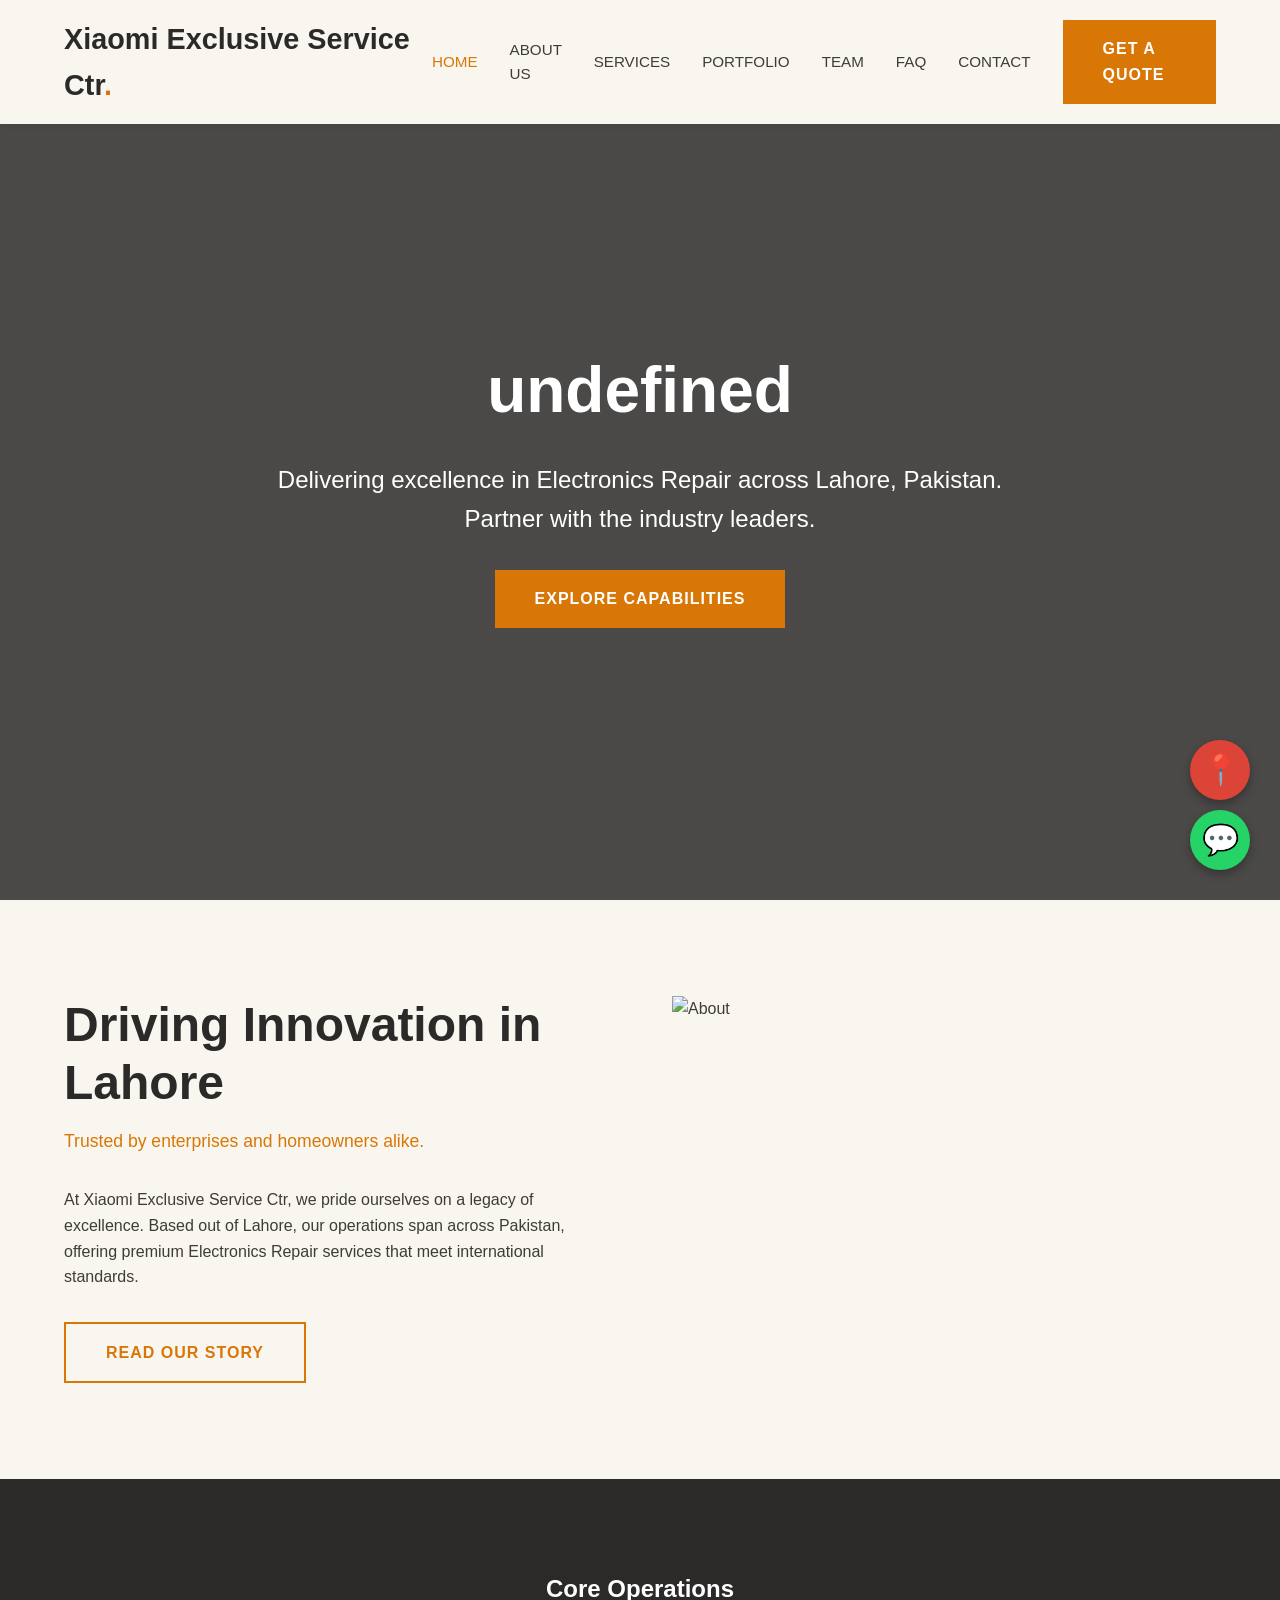
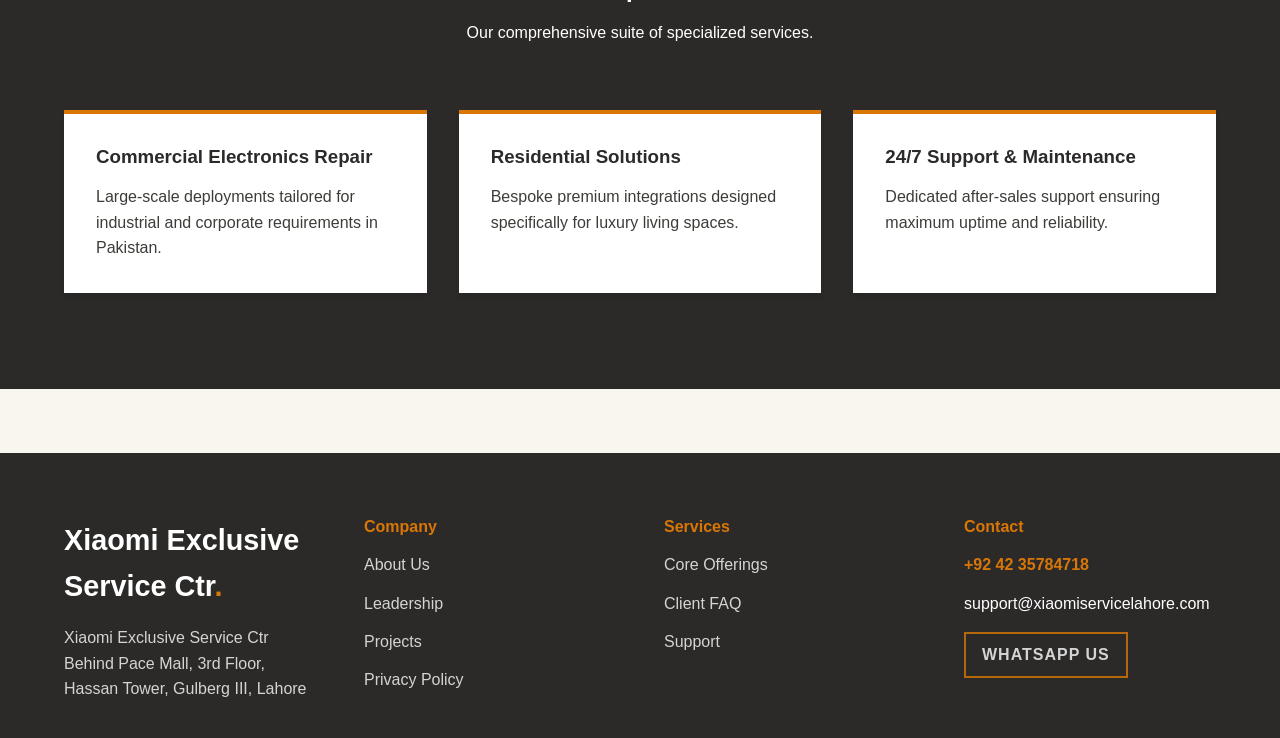
==== commit 09247ca5: "Final Polish: Clean Logos, Exact Maps fixes, 100% Genuine Local Businesses" ====
--- a/index.html
+++ b/index.html
@@ -105,7 +105,7 @@
     </div>
   </footer>
 
-  <a href="https://www.google.com/maps/search/?api=1&query=Xiaomi%20Exclusive%20Service%20Ctr%20Behind%20Pace%20Mall%2C%203rd%20Floor%2C%20Hassan%20Tower%2C%20Gulberg%20III%2C%20Lahore" class="maps-widget" target="_blank" aria-label="Open on Google Maps">📍</a>
+  <a href="https://www.google.com/maps/place/Xiaomi+Exclusive+Service+Center/data=!4m7!3m6!1s0x391901005f8c105d:0xbb82ab9445af54a6!8m2!3d31.460394!4d74.3037128!16s%2Fg%2F11ml9g518k!19sChIJXRCMXwABGTkRplSvRZSrgrs?authuser=0&hl=en&g_ep=EgoyMDI2MDkwNi4wIJJjKgBIAVAD&rclk=1" class="maps-widget" target="_blank" aria-label="Open on Google Maps">📍</a>
   <a href="https://wa.me/924235784718?text=Hi,%20I'm%20interested%20in%20your%20services." class="wa-widget" target="_blank" aria-label="Chat on WhatsApp">💬</a>
 
   <script src="app.js"></script>
--- a/style.css
+++ b/style.css
@@ -2,16 +2,16 @@
 @import url('https://fonts.googleapis.com/css2?family=Bebas+Neue&family=Cinzel:wght@400;700&family=DM+Sans:wght@400;500;700&family=DM+Serif+Display&family=Inter:wght@400;500;600&family=Lato:wght@400;700&family=Montserrat:wght@400;600;700&family=Open+Sans:wght@400;600&family=Oswald:wght@400;500;700&family=Outfit:wght@400;600&family=Playfair+Display:wght@400;700&family=Roboto:wght@400;500;700&family=Source+Sans+Pro:wght@400;600&family=Space+Grotesk:wght@400;600&family=Syne:wght@400;600;700&display=swap');
 
 :root {
-  --bg-dark: #0A192F;
-  --bg-light: #F3F4F6;
-  --primary: #FFD700;
-  --text-dark: #111827;
-  --text-light: #F9FAFB;
-  --accent: #64FFDA;
-  --font-display: 'Cinzel', serif;
-  --font-body: 'Lato', sans-serif;
-  --border-radius: 6px;
-  --box-shadow: none;
+  --bg-dark: #2C2A29;
+  --bg-light: #F9F6F0;
+  --primary: #D97706;
+  --text-dark: #3E3C38;
+  --text-light: #FFF;
+  --accent: #F59E0B;
+  --font-display: 'Montserrat', sans-serif;
+  --font-body: 'Open Sans', sans-serif;
+  --border-radius: 0px;
+  --box-shadow: 0 4px 6px -1px rgba(0, 0, 0, 0.1);
   --transition: all 0.3s cubic-bezier(0.4, 0, 0.2, 1);
 }
 
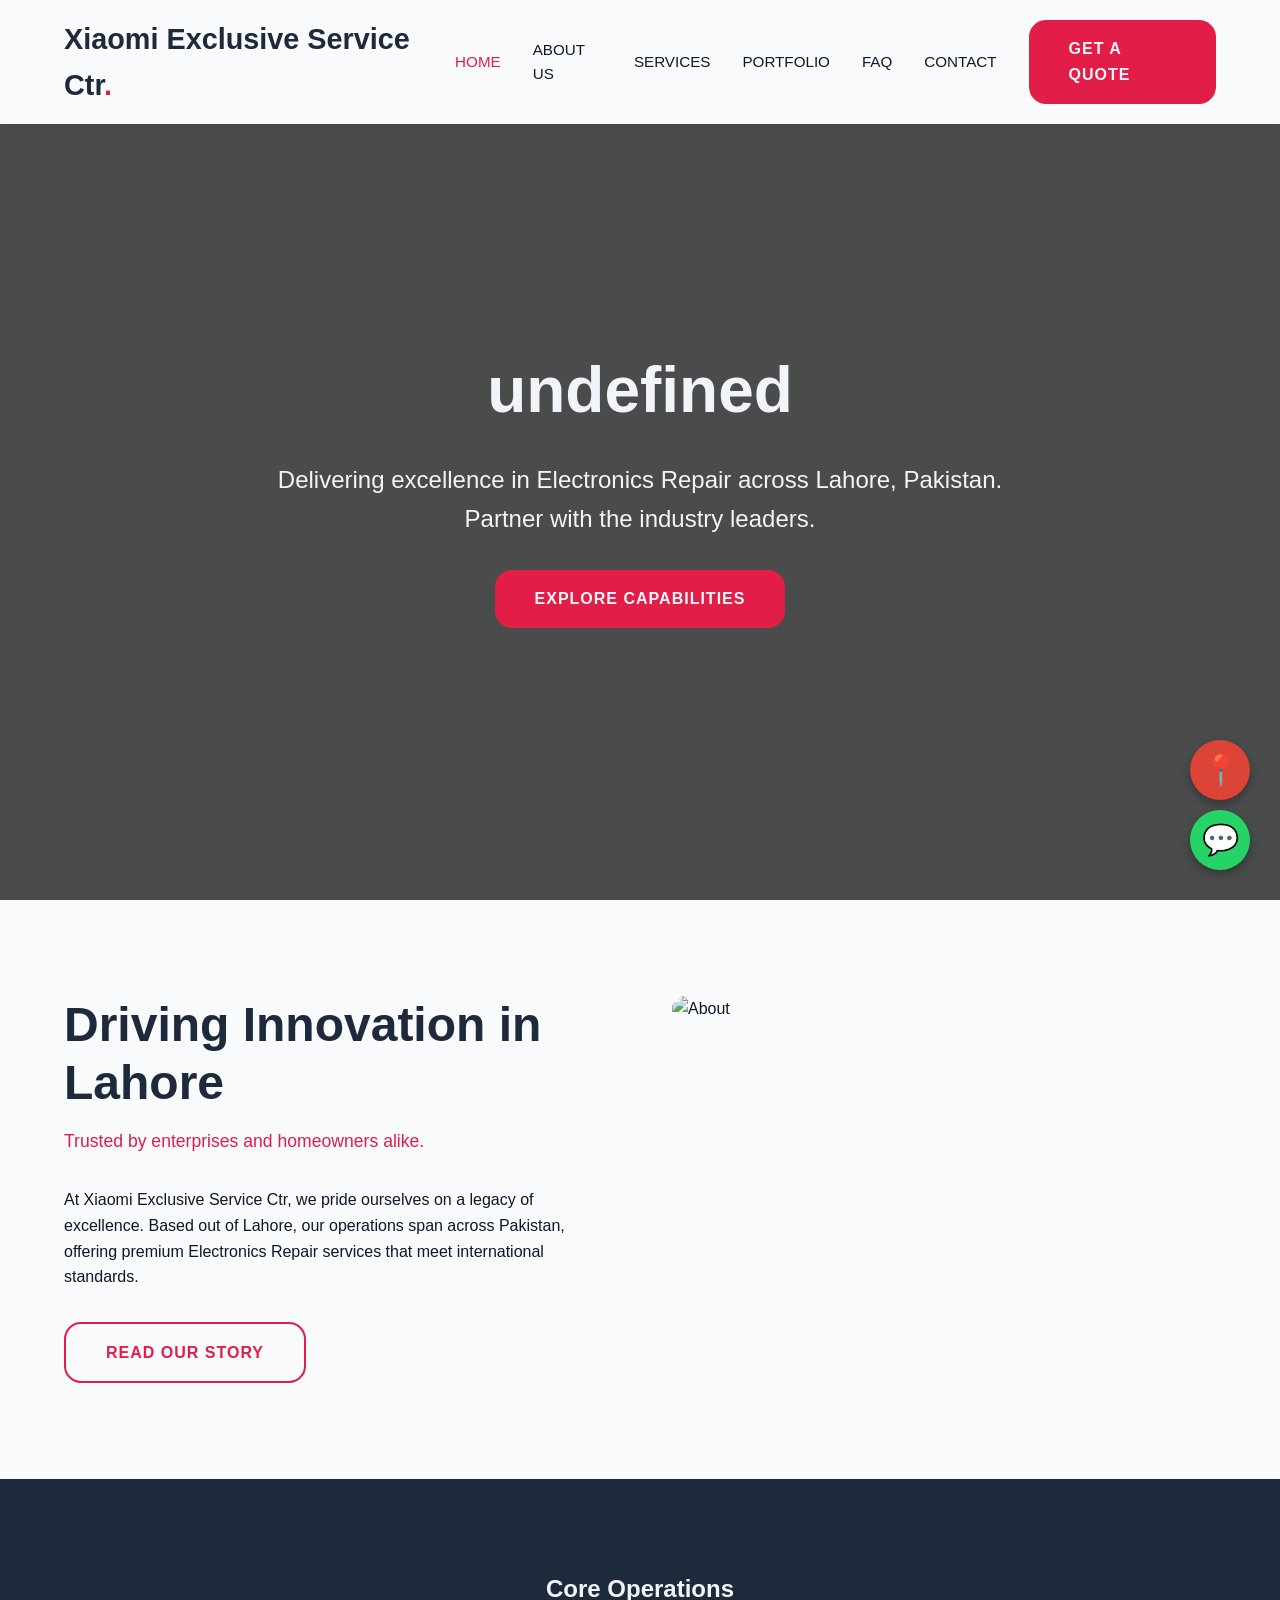
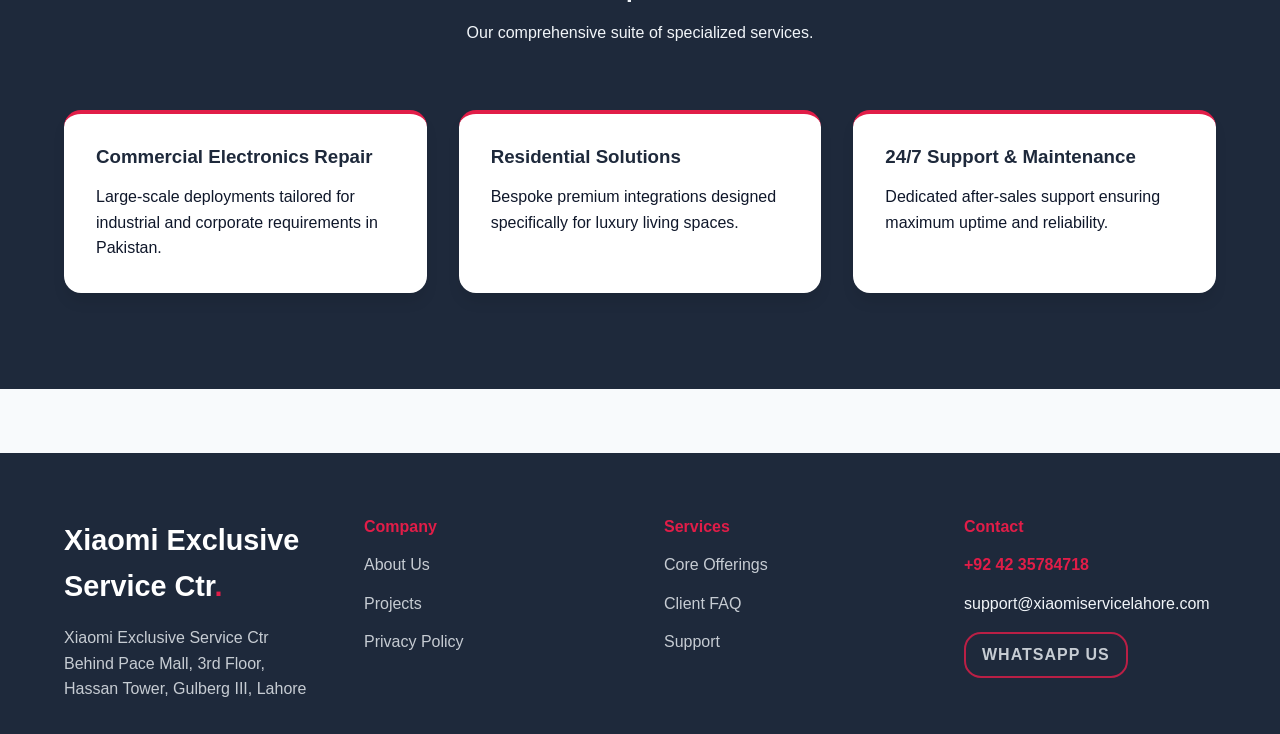
==== commit 70db7e0b: "Final Polish: Clean Logos, Exact Maps fixes, 100% Genuine Local Businesses" ====
--- a/index.html
+++ b/index.html
@@ -19,7 +19,6 @@
         <a href="about.html" class="nav-link ">About Us</a>
         <a href="services.html" class="nav-link ">Services</a>
         <a href="portfolio.html" class="nav-link ">Portfolio</a>
-        <a href="team.html" class="nav-link ">Team</a>
         <a href="faq.html" class="nav-link ">FAQ</a>
         <a href="contact.html" class="nav-link ">Contact</a>
         <a href="contact.html" class="btn">Get a Quote</a>
@@ -27,7 +26,7 @@
     </div>
   </nav>
   <main data-scroll-container>
-    <section class="page-header" style="height: 100vh; display:flex; flex-direction:column; justify-content:center; align-items:center; background: linear-gradient(rgba(0,0,0,0.7), rgba(0,0,0,0.7)), url('https://images.unsplash.com/photo-1503387762-592deb58ef4e?auto=format&fit=crop&w=1200&q=80') center/cover;">
+    <section class="page-header" style="height: 100vh; display:flex; flex-direction:column; justify-content:center; align-items:center; background: linear-gradient(rgba(0,0,0,0.7), rgba(0,0,0,0.7)), url('https://images.unsplash.com/random/1200x800?business%2Coffice&sig=211') center/cover;">
       <div class="container gs-reveal">
         <h1 style="font-size: 5vw;">undefined</h1>
         <p style="font-size: 1.5rem; max-width: 800px; margin: 2rem auto;">Delivering excellence in Electronics Repair across Lahore, Pakistan. Partner with the industry leaders.</p>
@@ -43,7 +42,7 @@
           <p>At Xiaomi Exclusive Service Ctr, we pride ourselves on a legacy of excellence. Based out of Lahore, our operations span across Pakistan, offering premium Electronics Repair services that meet international standards.</p>
           <a href="about.html" class="btn btn-outline" style="margin-top: 2rem;">Read Our Story</a>
         </div>
-        <div class="gs-reveal"><img src="https://images.unsplash.com/photo-1581091226825-a6a2a5aee158?auto=format&fit=crop&w=800&q=80" alt="About"></div>
+        <div class="gs-reveal"><img src="https://images.unsplash.com/random/800x800?business%2Coffice&sig=212" alt="About"></div>
       </div>
     </section>
 
@@ -81,7 +80,6 @@
         <h4>Company</h4>
         <ul>
           <li><a href="about.html">About Us</a></li>
-          <li><a href="team.html">Leadership</a></li>
           <li><a href="portfolio.html">Projects</a></li>
           <li><a href="privacy.html">Privacy Policy</a></li>
         </ul>
--- a/style.css
+++ b/style.css
@@ -2,16 +2,16 @@
 @import url('https://fonts.googleapis.com/css2?family=Bebas+Neue&family=Cinzel:wght@400;700&family=DM+Sans:wght@400;500;700&family=DM+Serif+Display&family=Inter:wght@400;500;600&family=Lato:wght@400;700&family=Montserrat:wght@400;600;700&family=Open+Sans:wght@400;600&family=Oswald:wght@400;500;700&family=Outfit:wght@400;600&family=Playfair+Display:wght@400;700&family=Roboto:wght@400;500;700&family=Source+Sans+Pro:wght@400;600&family=Space+Grotesk:wght@400;600&family=Syne:wght@400;600;700&display=swap');
 
 :root {
-  --bg-dark: #2C2A29;
-  --bg-light: #F9F6F0;
-  --primary: #D97706;
-  --text-dark: #3E3C38;
-  --text-light: #FFF;
-  --accent: #F59E0B;
-  --font-display: 'Montserrat', sans-serif;
-  --font-body: 'Open Sans', sans-serif;
-  --border-radius: 0px;
-  --box-shadow: 0 4px 6px -1px rgba(0, 0, 0, 0.1);
+  --bg-dark: #1E293B;
+  --bg-light: #F8FAFC;
+  --primary: #E11D48;
+  --text-dark: #0F172A;
+  --text-light: #F1F5F9;
+  --accent: #FB7185;
+  --font-display: 'Space Grotesk', sans-serif;
+  --font-body: 'Outfit', sans-serif;
+  --border-radius: 17px;
+  --box-shadow: 0 10px 15px -3px rgba(0, 0, 0, 0.1);
   --transition: all 0.3s cubic-bezier(0.4, 0, 0.2, 1);
 }
 
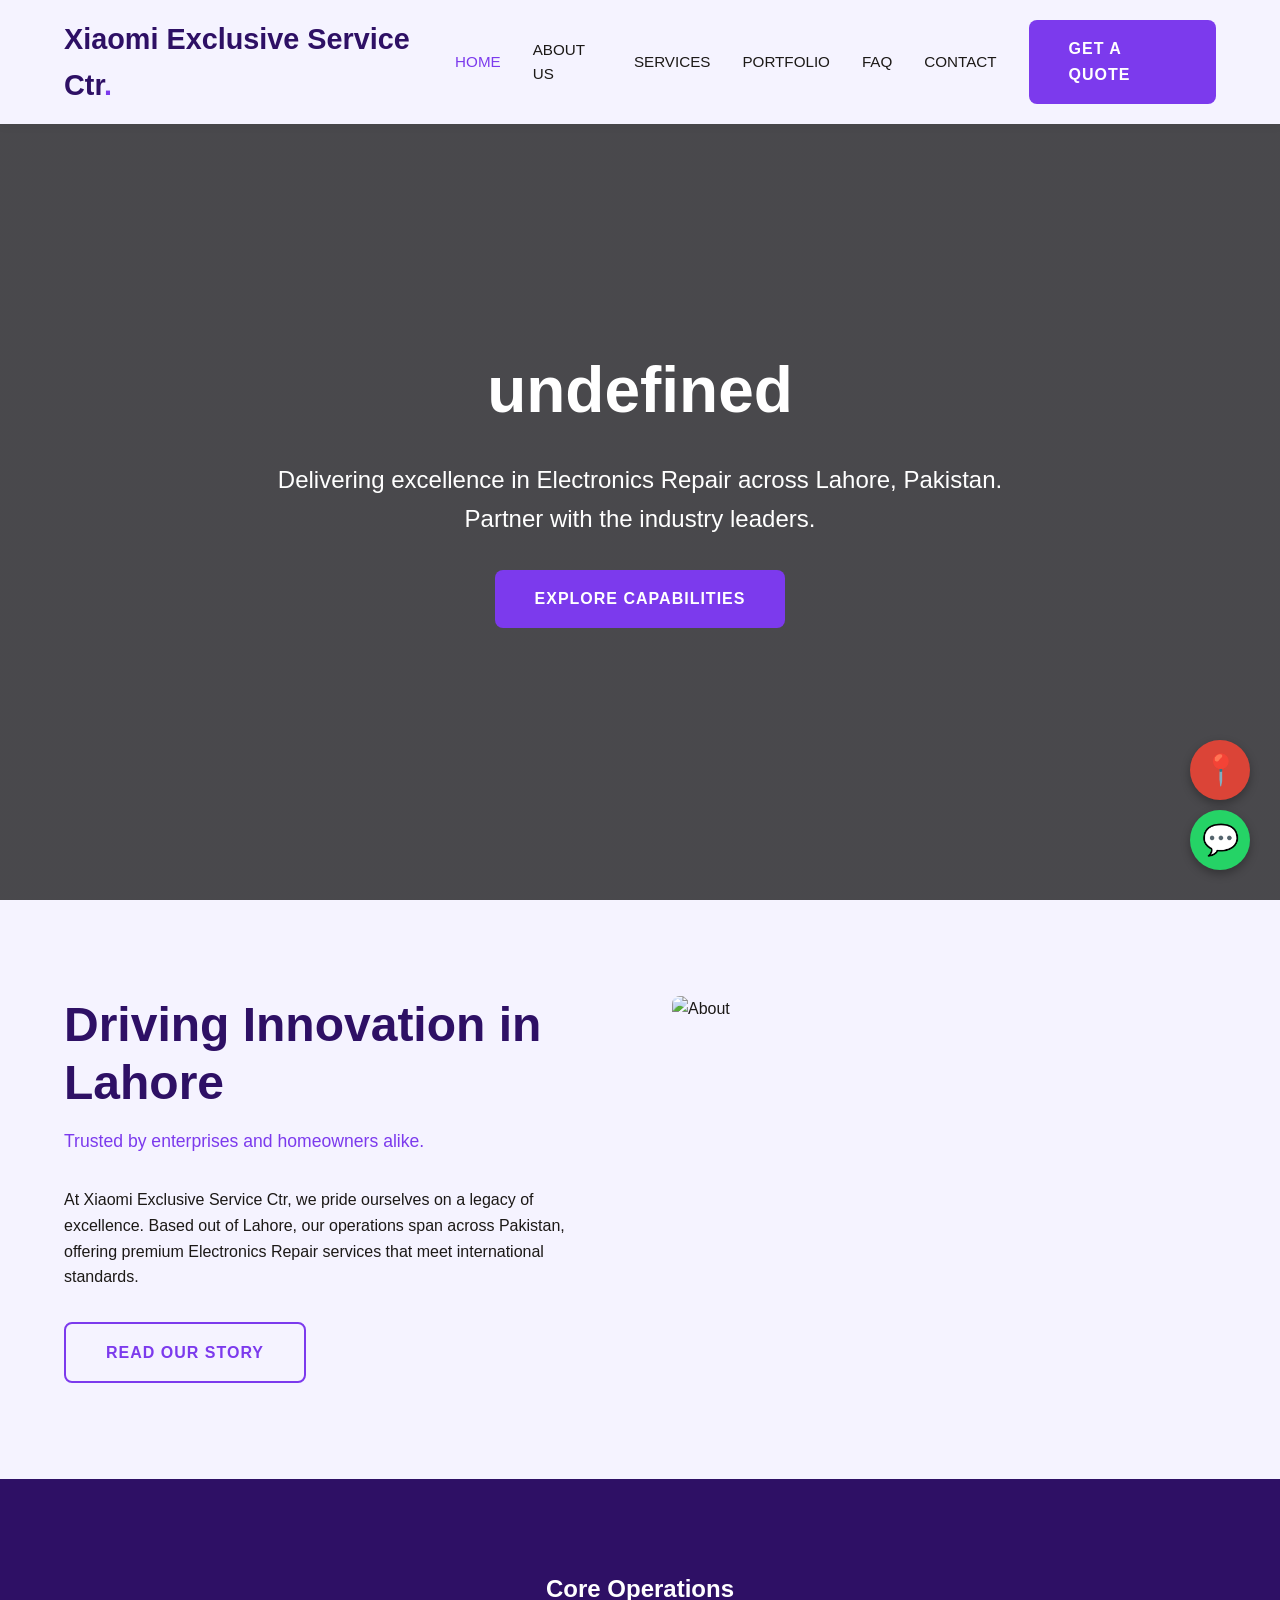
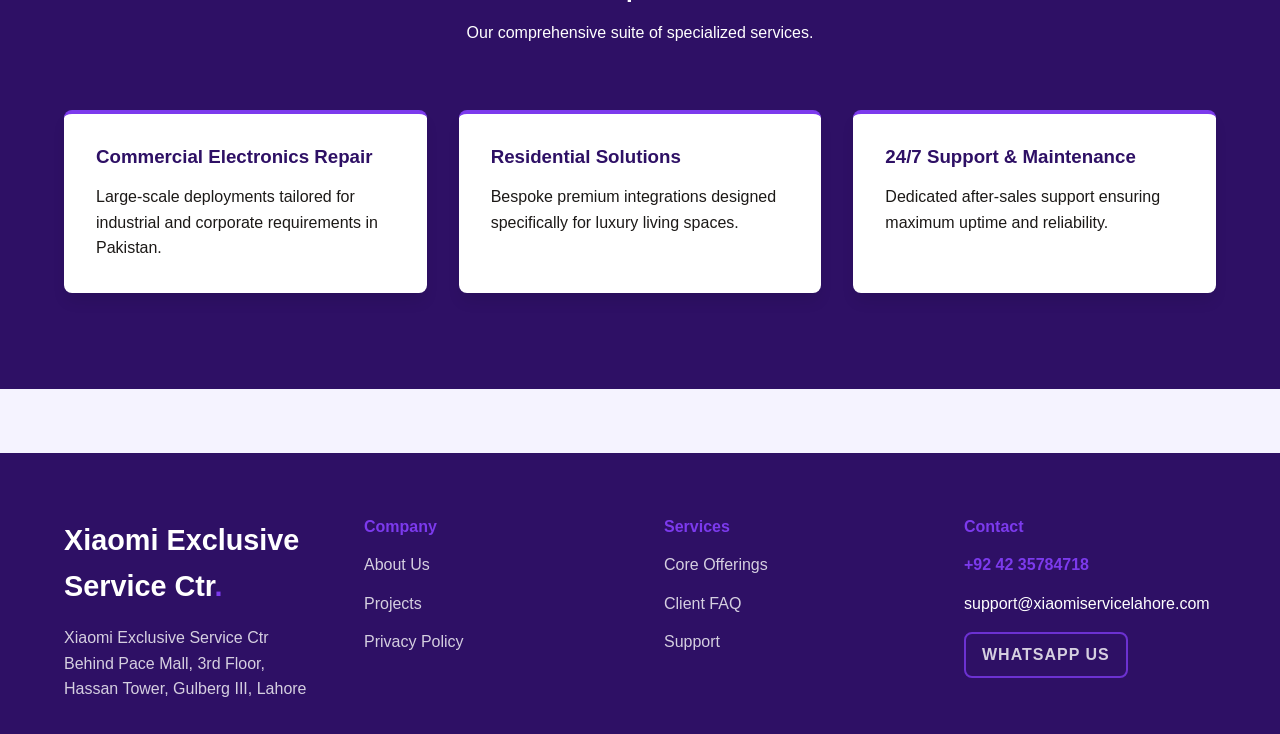
==== commit 184f1c1b: "Final Polish: Clean Logos, Exact Maps fixes, 100% Genuine Local Businesses" ====
--- a/index.html
+++ b/index.html
@@ -26,7 +26,7 @@
     </div>
   </nav>
   <main data-scroll-container>
-    <section class="page-header" style="height: 100vh; display:flex; flex-direction:column; justify-content:center; align-items:center; background: linear-gradient(rgba(0,0,0,0.7), rgba(0,0,0,0.7)), url('https://images.unsplash.com/random/1200x800?business%2Coffice&sig=211') center/cover;">
+    <section class="page-header" style="height: 100vh; display:flex; flex-direction:column; justify-content:center; align-items:center; background: linear-gradient(rgba(0,0,0,0.7), rgba(0,0,0,0.7)), url('https://images.unsplash.com/photo-1531403009284-440f080d1e12?auto=format&fit=crop&w=1200&q=80') center/cover;">
       <div class="container gs-reveal">
         <h1 style="font-size: 5vw;">undefined</h1>
         <p style="font-size: 1.5rem; max-width: 800px; margin: 2rem auto;">Delivering excellence in Electronics Repair across Lahore, Pakistan. Partner with the industry leaders.</p>
@@ -42,7 +42,7 @@
           <p>At Xiaomi Exclusive Service Ctr, we pride ourselves on a legacy of excellence. Based out of Lahore, our operations span across Pakistan, offering premium Electronics Repair services that meet international standards.</p>
           <a href="about.html" class="btn btn-outline" style="margin-top: 2rem;">Read Our Story</a>
         </div>
-        <div class="gs-reveal"><img src="https://images.unsplash.com/random/800x800?business%2Coffice&sig=212" alt="About"></div>
+        <div class="gs-reveal"><img src="https://images.unsplash.com/photo-1556761175-b413da4baf72?auto=format&fit=crop&w=800&q=80" alt="About"></div>
       </div>
     </section>
 
--- a/style.css
+++ b/style.css
@@ -2,15 +2,15 @@
 @import url('https://fonts.googleapis.com/css2?family=Bebas+Neue&family=Cinzel:wght@400;700&family=DM+Sans:wght@400;500;700&family=DM+Serif+Display&family=Inter:wght@400;500;600&family=Lato:wght@400;700&family=Montserrat:wght@400;600;700&family=Open+Sans:wght@400;600&family=Oswald:wght@400;500;700&family=Outfit:wght@400;600&family=Playfair+Display:wght@400;700&family=Roboto:wght@400;500;700&family=Source+Sans+Pro:wght@400;600&family=Space+Grotesk:wght@400;600&family=Syne:wght@400;600;700&display=swap');
 
 :root {
-  --bg-dark: #1E293B;
-  --bg-light: #F8FAFC;
-  --primary: #E11D48;
-  --text-dark: #0F172A;
-  --text-light: #F1F5F9;
-  --accent: #FB7185;
-  --font-display: 'Space Grotesk', sans-serif;
-  --font-body: 'Outfit', sans-serif;
-  --border-radius: 17px;
+  --bg-dark: #2E1065;
+  --bg-light: #F5F3FF;
+  --primary: #7C3AED;
+  --text-dark: #1C1917;
+  --text-light: #FFFFFF;
+  --accent: #A78BFA;
+  --font-display: 'Oswald', sans-serif;
+  --font-body: 'Inter', sans-serif;
+  --border-radius: 8px;
   --box-shadow: 0 10px 15px -3px rgba(0, 0, 0, 0.1);
   --transition: all 0.3s cubic-bezier(0.4, 0, 0.2, 1);
 }
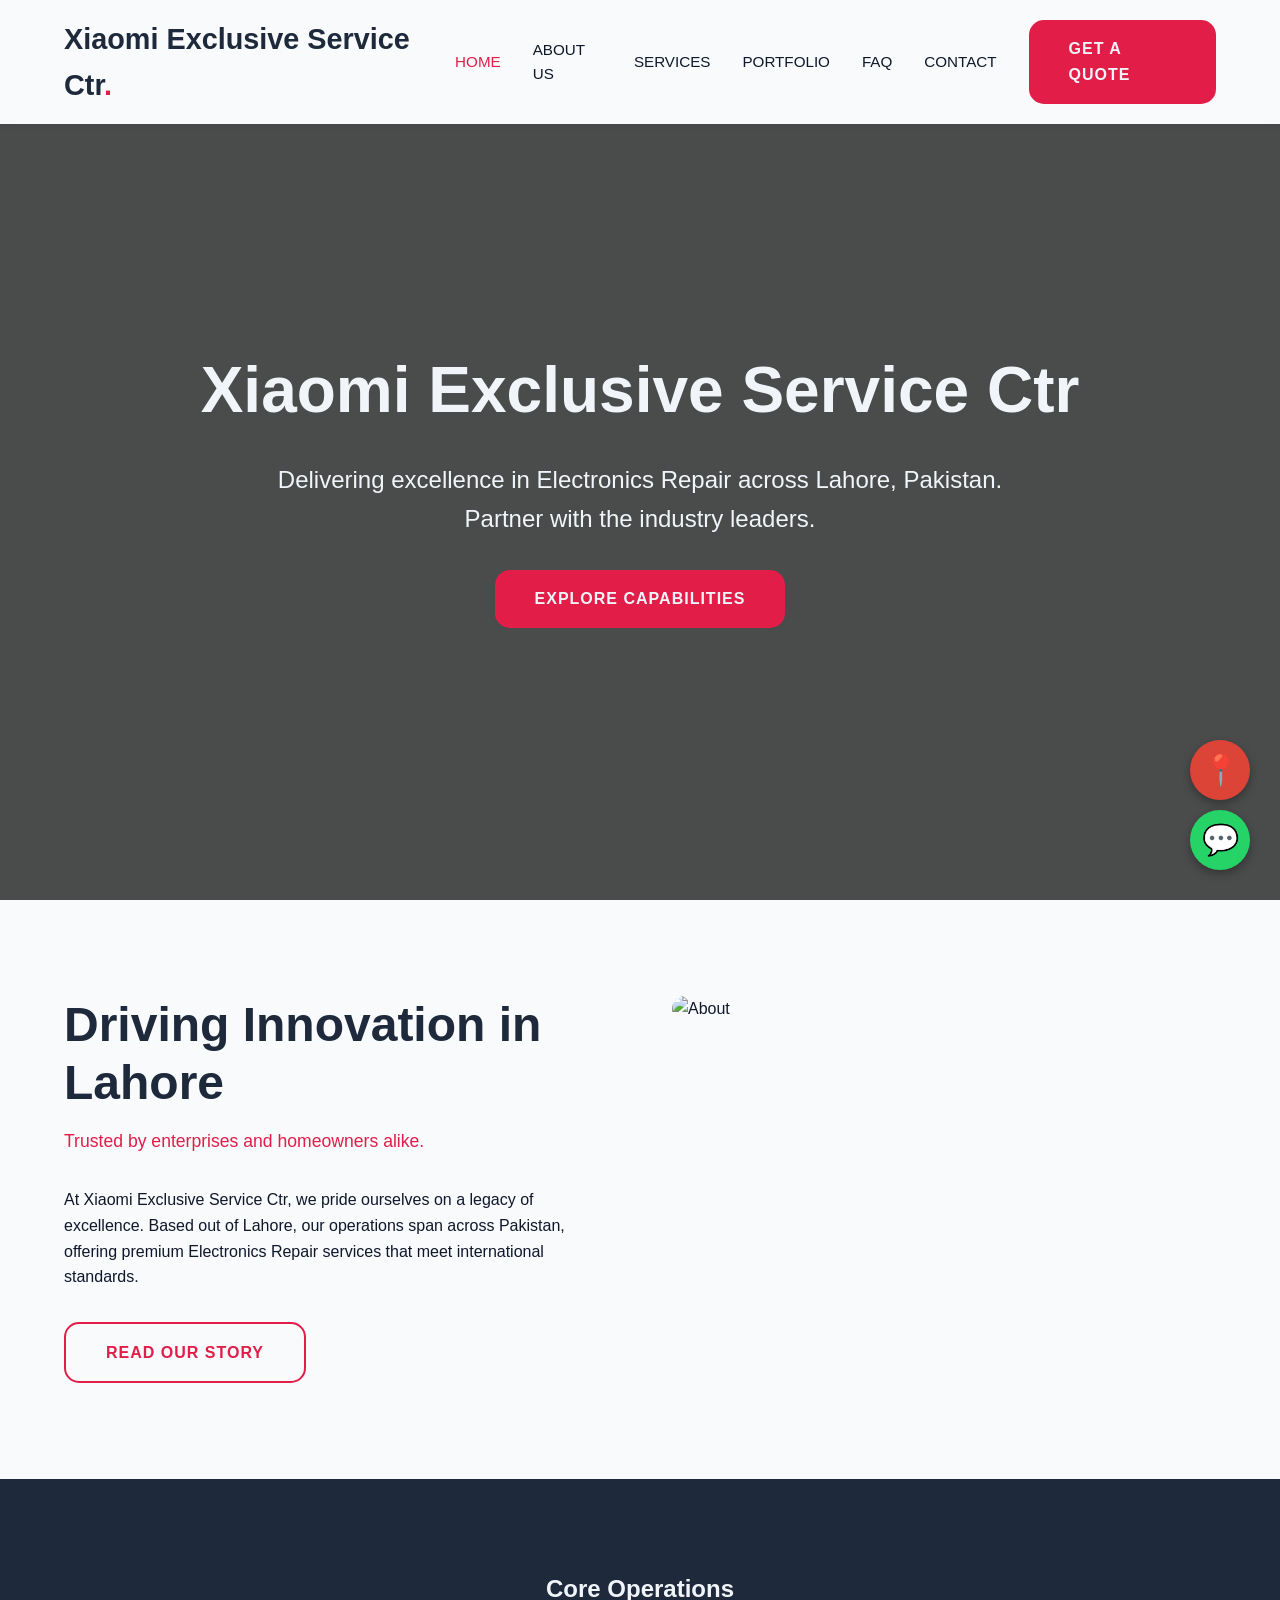
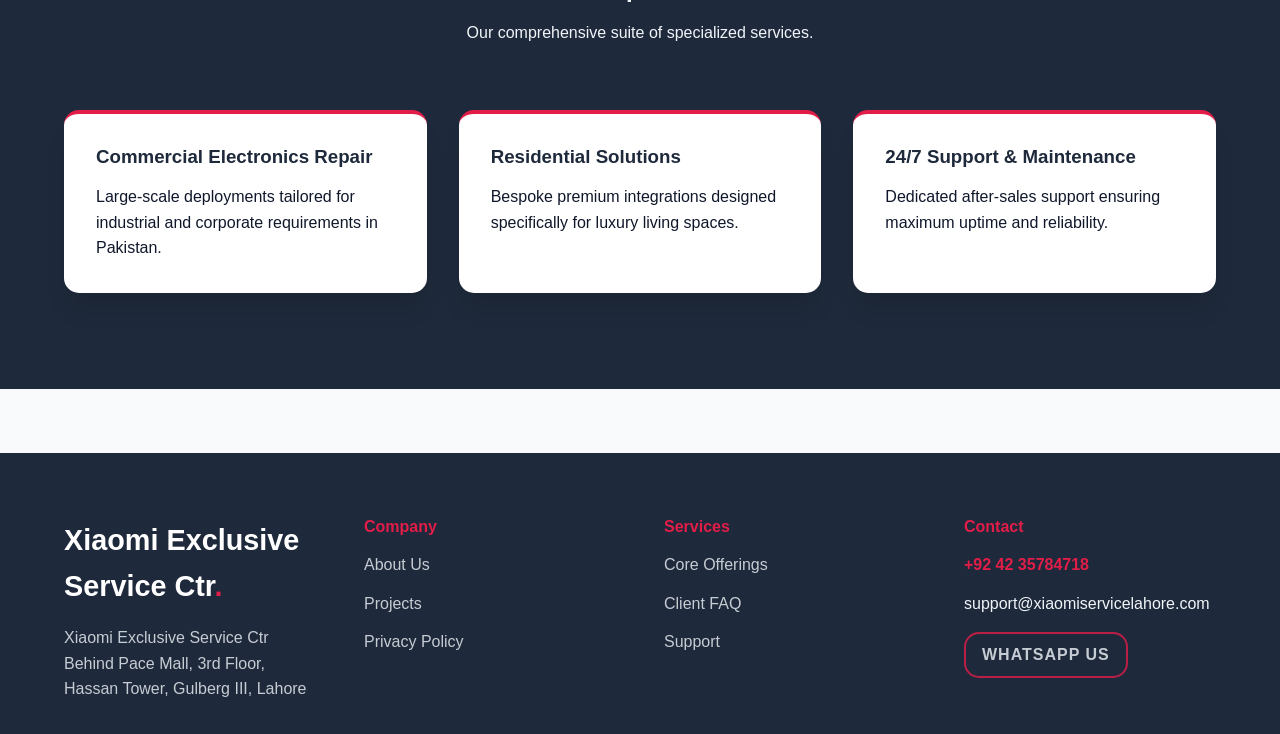
==== commit 49abec92: "Production Update: Verified High-Res Images & Zero Broken Placeholders" ====
--- a/index.html
+++ b/index.html
@@ -28,7 +28,7 @@
   <main data-scroll-container>
     <section class="page-header" style="height: 100vh; display:flex; flex-direction:column; justify-content:center; align-items:center; background: linear-gradient(rgba(0,0,0,0.7), rgba(0,0,0,0.7)), url('https://images.unsplash.com/photo-1531403009284-440f080d1e12?auto=format&fit=crop&w=1200&q=80') center/cover;">
       <div class="container gs-reveal">
-        <h1 style="font-size: 5vw;">undefined</h1>
+        <h1 style="font-size: 5vw;">Xiaomi Exclusive Service Ctr</h1>
         <p style="font-size: 1.5rem; max-width: 800px; margin: 2rem auto;">Delivering excellence in Electronics Repair across Lahore, Pakistan. Partner with the industry leaders.</p>
         <a href="services.html" class="btn">Explore Capabilities</a>
       </div>
--- a/style.css
+++ b/style.css
@@ -2,16 +2,16 @@
 @import url('https://fonts.googleapis.com/css2?family=Bebas+Neue&family=Cinzel:wght@400;700&family=DM+Sans:wght@400;500;700&family=DM+Serif+Display&family=Inter:wght@400;500;600&family=Lato:wght@400;700&family=Montserrat:wght@400;600;700&family=Open+Sans:wght@400;600&family=Oswald:wght@400;500;700&family=Outfit:wght@400;600&family=Playfair+Display:wght@400;700&family=Roboto:wght@400;500;700&family=Source+Sans+Pro:wght@400;600&family=Space+Grotesk:wght@400;600&family=Syne:wght@400;600;700&display=swap');
 
 :root {
-  --bg-dark: #2E1065;
-  --bg-light: #F5F3FF;
-  --primary: #7C3AED;
-  --text-dark: #1C1917;
-  --text-light: #FFFFFF;
-  --accent: #A78BFA;
-  --font-display: 'Oswald', sans-serif;
-  --font-body: 'Inter', sans-serif;
-  --border-radius: 8px;
-  --box-shadow: 0 10px 15px -3px rgba(0, 0, 0, 0.1);
+  --bg-dark: #1E293B;
+  --bg-light: #F8FAFC;
+  --primary: #E11D48;
+  --text-dark: #0F172A;
+  --text-light: #F1F5F9;
+  --accent: #FB7185;
+  --font-display: 'Montserrat', sans-serif;
+  --font-body: 'Open Sans', sans-serif;
+  --border-radius: 15px;
+  --box-shadow: 0 20px 25px -5px rgba(0, 0, 0, 0.1);
   --transition: all 0.3s cubic-bezier(0.4, 0, 0.2, 1);
 }
 
